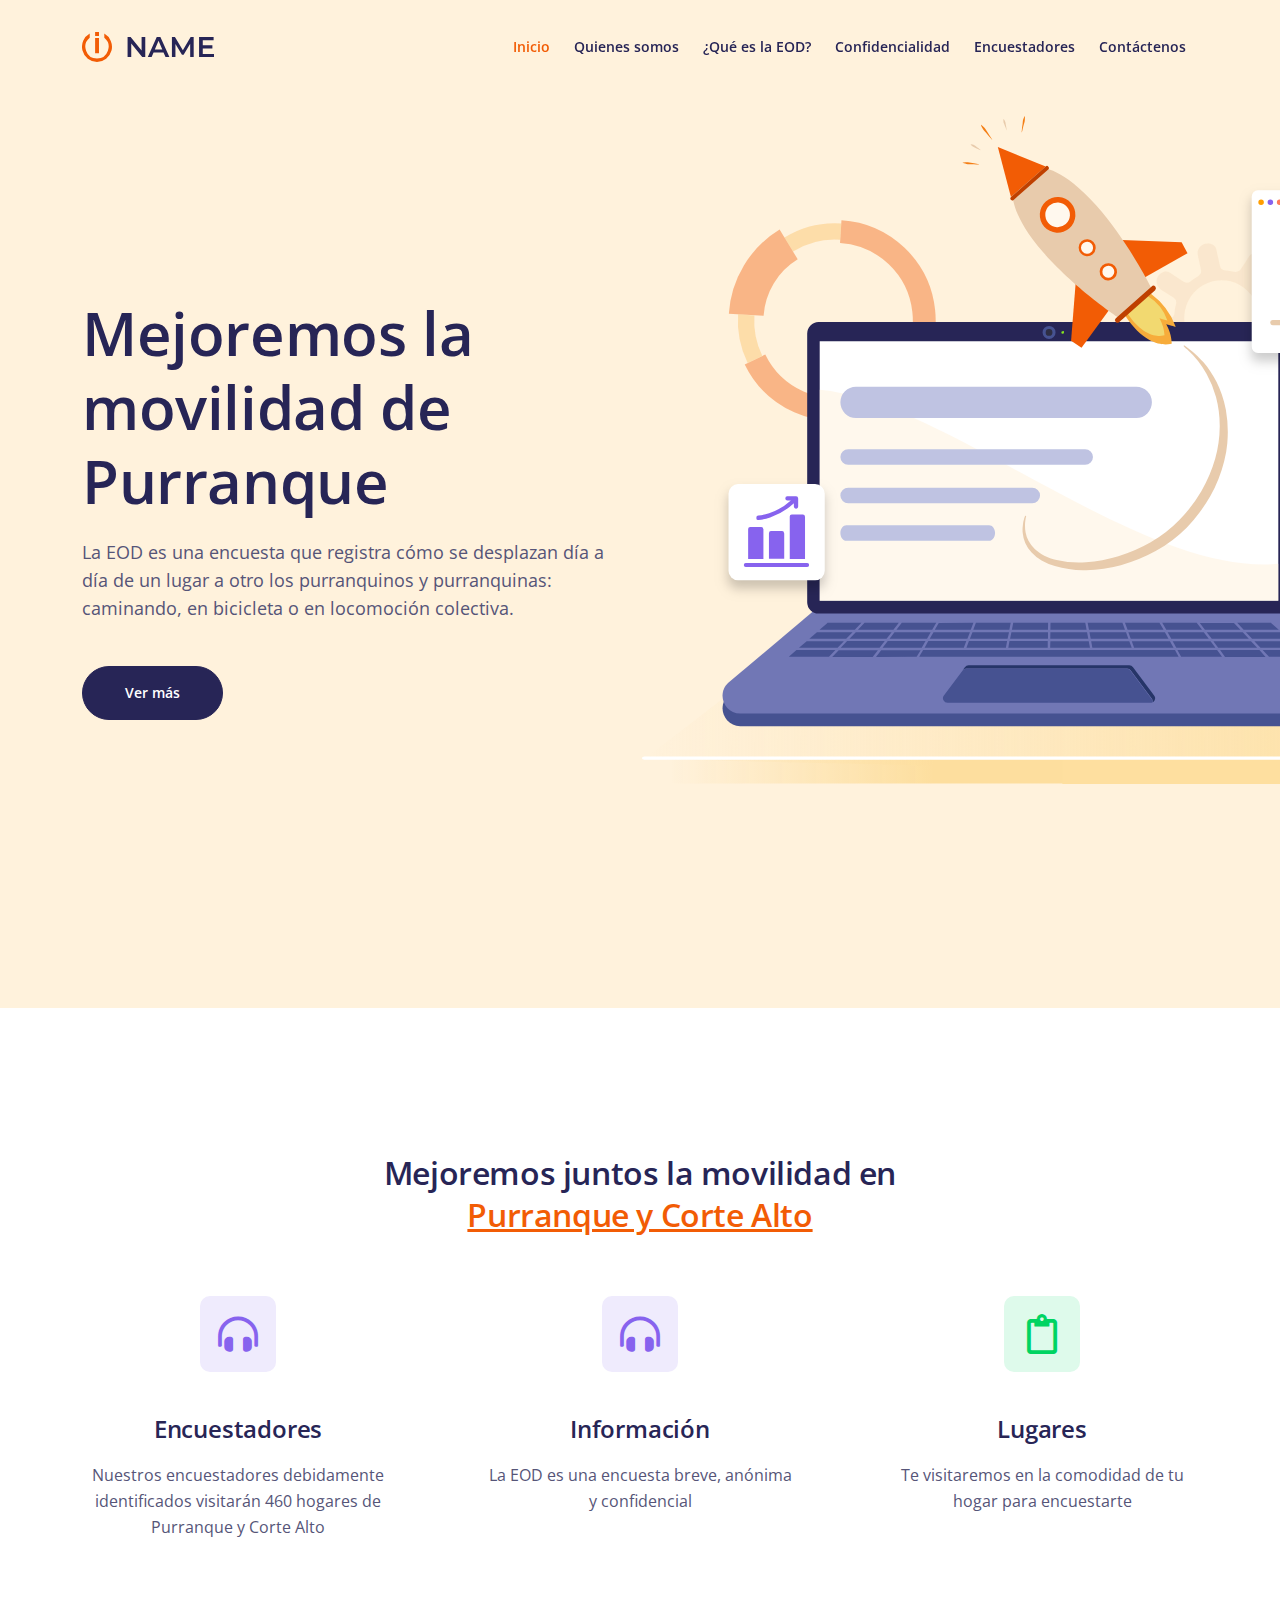
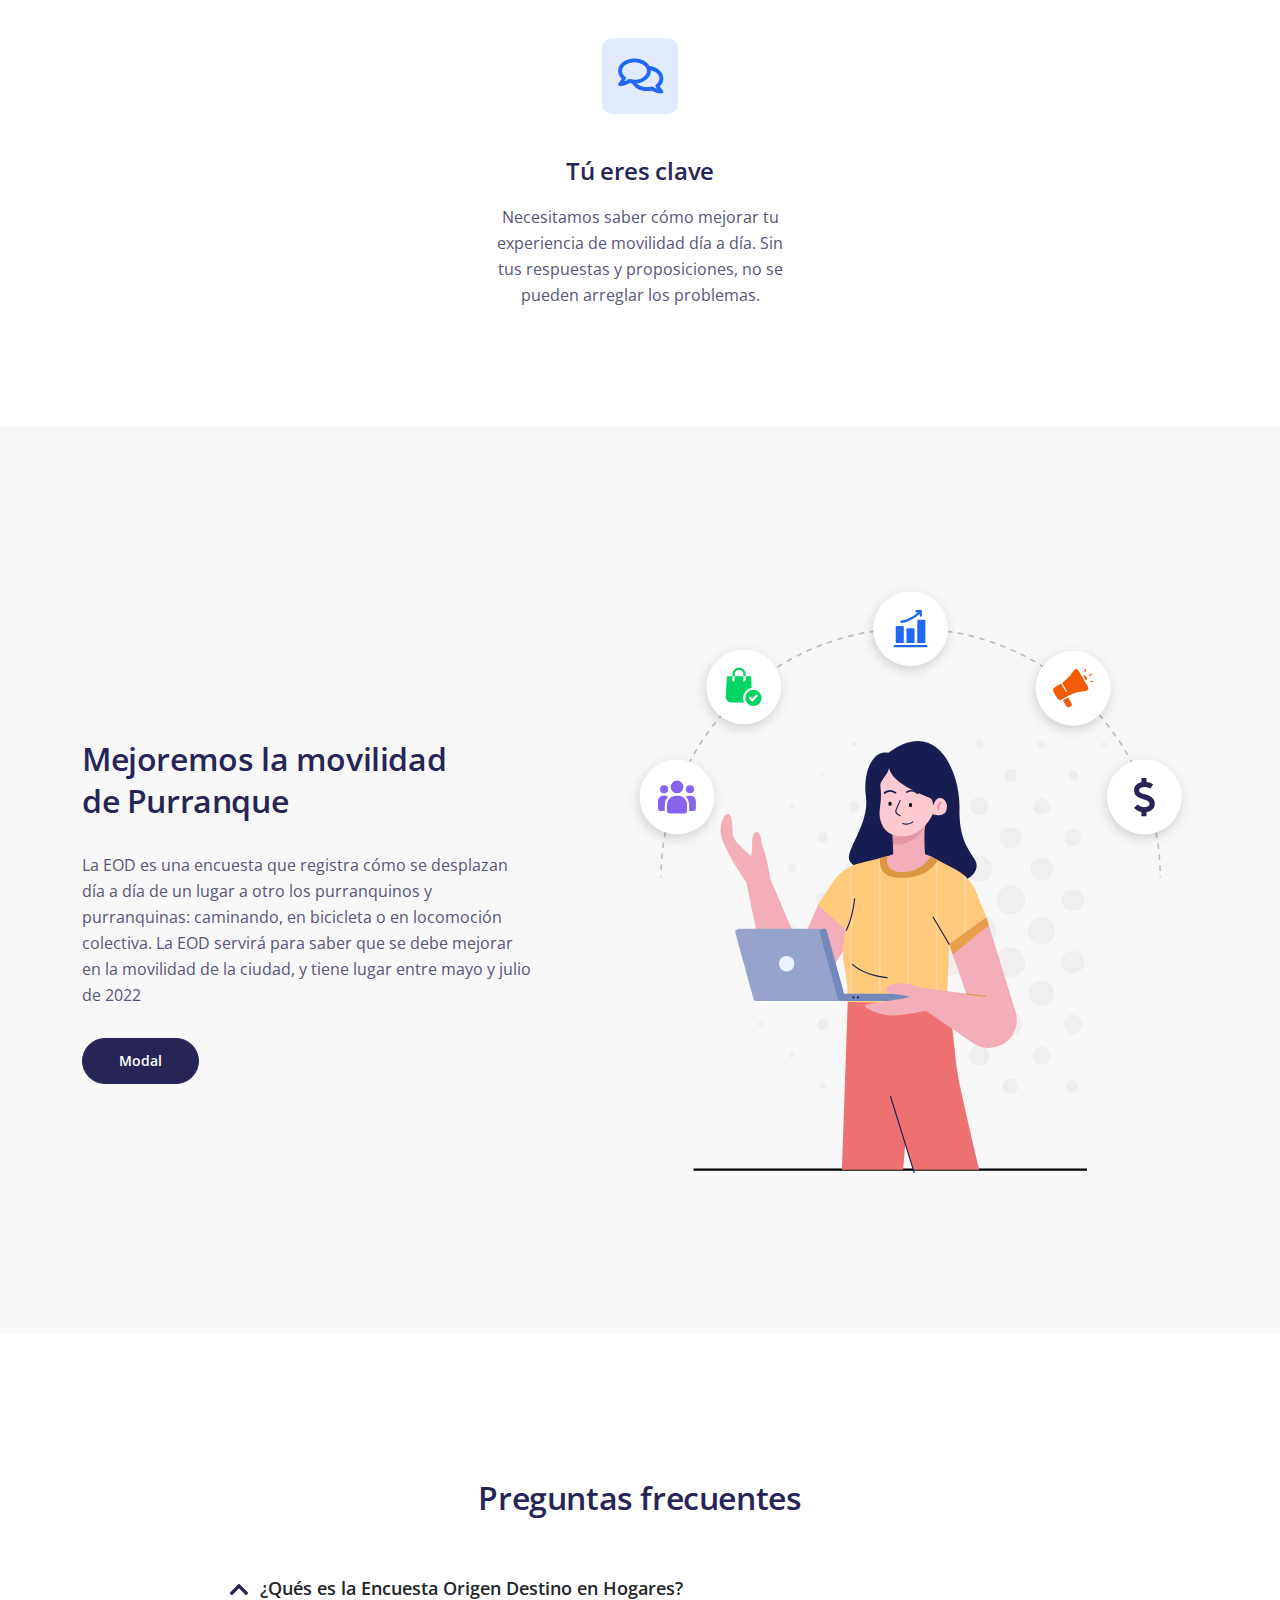
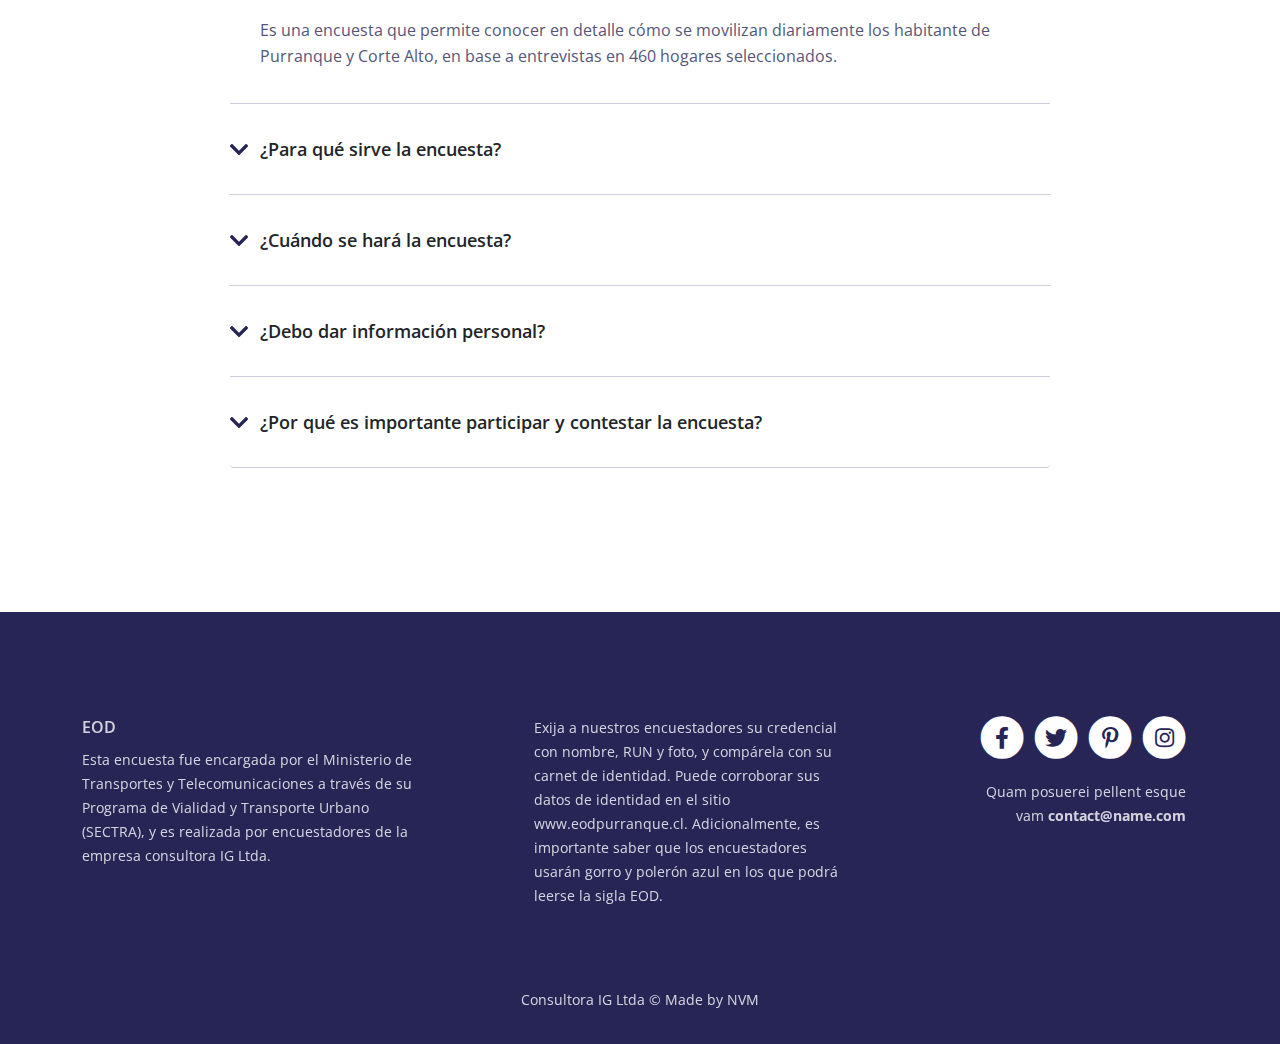
==== index.html @ 3f478d82 "init" ====
<!DOCTYPE html>
<html lang="en">
    <head>
        <meta charset="utf-8">
        <meta name="viewport" content="width=device-width, initial-scale=1, shrink-to-fit=no">
        
        <!-- SEO Meta Tags -->
        <meta name="description" content="Your description">
        <meta name="author" content="Your name">

        <!-- OG Meta Tags to improve the way the post looks when you share the page on Facebook, Twitter, LinkedIn -->
        <meta property="og:site_name" content="" /> <!-- website name -->
        <meta property="og:site" content="" /> <!-- website link -->
        <meta property="og:title" content=""/> <!-- title shown in the actual shared post -->
        <meta property="og:description" content="" /> <!-- description shown in the actual shared post -->
        <meta property="og:image" content="" /> <!-- image link, make sure it's jpg -->
        <meta property="og:url" content="" /> <!-- where do you want your post to link to -->
        <meta name="twitter:card" content="summary_large_image"> <!-- to have large image post format in Twitter -->

        <!-- Webpage Title -->
        <title>Encuesta Origen Destino Purranque Corte Alto</title>
        
        <!-- Styles -->
        <link href="https://fonts.googleapis.com/css2?family=Open+Sans:ital,wght@0,400;0,600;1,400&display=swap" rel="stylesheet">
        <link href="css/bootstrap.min.css" rel="stylesheet">
        <link href="css/fontawesome-all.min.css" rel="stylesheet">
        <link href="css/swiper.css" rel="stylesheet">
        <link href="css/styles.css" rel="stylesheet">
        
        <!-- Favicon  -->
        <link rel="icon" href="images/favicon.png">
    </head>
    <body data-bs-spy="scroll" data-bs-target="#navbarExample">
        
        <!-- Navigation -->
        <nav id="navbarExample" class="navbar navbar-expand-lg fixed-top navbar-light" aria-label="Main navigation">
            <div class="container">

                <!-- Image Logo -->
                <a class="navbar-brand logo-image" href="index.html"><img src="images/logo.svg" alt="alternative"></a> 

                <!-- Text Logo - Use this if you don't have a graphic logo -->
                <!-- <a class="navbar-brand logo-text" href="index.html">Name</a> -->

                <button class="navbar-toggler p-0 border-0" type="button" id="navbarSideCollapse" aria-label="Toggle navigation">
                    <span class="navbar-toggler-icon"></span>
                </button>

                <div class="navbar-collapse offcanvas-collapse" id="navbarsExampleDefault">
                    <ul class="navbar-nav ms-auto navbar-nav-scroll">
                        <li class="nav-item">
                            <a class="nav-link active" aria-current="page" href="#">Inicio</a>
                        </li>
                        <li class="nav-item">
                            <a class="nav-link" href="./quienes-somos.html">Quienes somos</a>
                        </li>
                        <li class="nav-item">
                            <a class="nav-link" href="./que-es-la-eod.html">¿Qué es la EOD?</a>
                        </li>
                        <li class="nav-item">
                            <a class="nav-link" href="./confidencialidad.html">Confidencialidad</a>
                        </li>
                        <li class="nav-item">
                            <a class="nav-link" href="./encuestadores.html">Encuestadores</a>
                        </li>
                        <li class="nav-item">
                            <a class="nav-link" href="./contacto.html">Contáctenos</a>
                        </li>
                    </ul>
                </div> <!-- end of navbar-collapse -->
            </div> <!-- end of container -->
        </nav> <!-- end of navbar -->
        <!-- end of navigation -->

        
        <!-- Header -->
        <header id="header" class="header">
            <div class="container">
                <div class="row">
                    <div class="col-lg-6">
                        <div class="text-container">
                            <h1 class="h1-large">Mejoremos la movilidad de Purranque</h1>
                            <p class="p-large">La EOD es una encuesta que registra cómo se desplazan día a día de un lugar a otro los purranquinos y purranquinas: caminando, en bicicleta o en locomoción colectiva.</p>
                            <a class="btn-solid-lg" href="#">Ver más</a>
                        </div> <!-- end of text-container -->
                    </div> <!-- end of col -->
                    <div class="col-lg-6">
                        <div class="image-container">
                            <img class="img-fluid" src="images/header-illustration.svg" alt="alternative">
                        </div> <!-- end of image-container -->
                    </div> <!-- end of col -->
                </div> <!-- end of row -->
            </div> <!-- end of container -->
        </header> <!-- end of header -->
        <!-- end of header -->


        <!-- Features -->
        <div id="features" class="cards-1">
            <div class="container">
                <div class="row">
                    <div class="col-lg-12">
                        <h2 class="h2-heading">Mejoremos juntos la movilidad en <span>Purranque y Corte Alto</span></h2>
                    </div> <!-- end of col -->
                </div> <!-- end of row -->
                <div class="row">
                    <div class="col-lg-12">
                        
                        <!-- Card -->
                        <div class="card">
                            <div class="card-icon">
                                <span class="fas fa-headphones-alt"></span>
                            </div>
                            <div class="card-body">
                                <h4 class="card-title">Encuestadores</h4>
                                <p>Nuestros encuestadores debidamente identificados visitarán 460 hogares de Purranque y Corte Alto</p>
                            </div>
                        </div>
                        <!-- end of card -->
                        <!-- Card -->
                        <div class="card">
                            <div class="card-icon">
                                <span class="fas fa-headphones-alt"></span>
                            </div>
                            <div class="card-body">
                                <h4 class="card-title">Información</h4>
                                <p>La EOD es una encuesta breve, anónima y confidencial</p>
                            </div>
                        </div>
                        <!-- end of card -->
                        <!-- Card -->
                        <div class="card">
                            <div class="card-icon green">
                                <span class="far fa-clipboard"></span>
                            </div>
                            <div class="card-body">
                                <h4 class="card-title">Lugares</h4>
                                <p>Te visitaremos en la comodidad de tu hogar para encuestarte</p>
                            </div>
                        </div>
                        <!-- end of card -->

                        <!-- Card -->
                        <div class="card">
                            <div class="card-icon blue">
                                <span class="far fa-comments"></span>
                            </div>
                            <div class="card-body">
                                <h4 class="card-title">Tú eres clave</h4>
                                <p>Necesitamos saber cómo mejorar tu experiencia de movilidad día a día. Sin tus respuestas y proposiciones, no se pueden arreglar los problemas.</p>
                            </div>
                        </div>
                        <!-- end of card -->

                    </div> <!-- end of col -->
                </div> <!-- end of row -->
            </div> <!-- end of container -->
        </div> <!-- end of cards-1 -->
        <!-- end of services -->


        <!-- Details 1 -->
        <div id="details" class="basic-1 bg-gray">
            <div class="container">
                <div class="row">
                    <div class="col-lg-6 col-xl-5">
                        <div class="text-container">
                            <h2>Mejoremos la movilidad de Purranque</h2>
                            <p>La EOD es una encuesta que registra cómo se desplazan día a día de un lugar a otro los purranquinos y purranquinas: caminando, en bicicleta o en locomoción colectiva. La EOD servirá para saber que se debe mejorar en la movilidad de la ciudad, y tiene lugar entre mayo y julio de 2022</p>
                            <a class="btn-solid-reg" data-bs-toggle="modal" data-bs-target="#staticBackdrop">Modal</a>
                        </div> <!-- end of text-container -->
                    </div> <!-- end of col -->
                    <div class="col-lg-6 col-xl-7">
                        <div class="image-container">
                            <img class="img-fluid" src="images/details-1.svg" alt="alternative">
                        </div> <!-- end of image-container -->
                    </div> <!-- end of col -->
                </div> <!-- end of row -->
            </div> <!-- end of container -->
        </div> <!-- end of basic-1 -->
        <!-- end of details 1 -->


        <!-- Questions -->
        <div class="accordion-1">
            <div class="container">
                <div class="row">
                    <div class="col-lg-12">
                        <h2 class="h2-heading">Preguntas frecuentes</h2>
                    </div> <!-- end of col -->
                </div> <!-- end of row -->   
                <div class="row">
                    <div class="col-lg-12">
                        <div class="accordion" id="accordionExample">
                            
                            <!-- Accordion Item -->
                            <div class="accordion-item">
                                <h2 class="accordion-header" id="headingOne">
                                    <button class="accordion-button" type="button" data-bs-toggle="collapse" data-bs-target="#collapseOne" aria-expanded="true" aria-controls="collapseOne">¿Qués es la Encuesta Origen Destino en Hogares?</button>
                                </h2>
                                <div id="collapseOne" class="accordion-collapse collapse show" aria-labelledby="headingOne" data-bs-parent="#accordionExample">
                                    <div class="accordion-body">Es una encuesta que permite conocer en detalle cómo se movilizan diariamente los habitante de Purranque y Corte Alto, en base a entrevistas en 460 hogares seleccionados.</div>
                                </div>
                            </div>
                            <!-- end of accordion-item -->

                            <!-- Accordion Item -->
                            <div class="accordion-item">
                                <h2 class="accordion-header" id="headingTwo">
                                    <button class="accordion-button collapsed" type="button" data-bs-toggle="collapse" data-bs-target="#collapseTwo" aria-expanded="false" aria-controls="collapseTwo">¿Para qué sirve la encuesta?</button>
                                </h2>
                                <div id="collapseTwo" class="accordion-collapse collapse" aria-labelledby="headingTwo" data-bs-parent="#accordionExample">
                                    <div class="accordion-body">Al saber cómo se movilizan purranquinos y purranquinas y los problemas que enfrentan a diario, se podrán definir proyectos de movilidad que mejorarán sustantivamente dicha experiencia, desde ciclovías, nuevas señalizaciones y mejores espacios para la circulación peatonal, hasta mejoras en el transporte público y privado.</div>
                                </div>
                            </div>
                            <!-- end of accordion-item -->

                            <!-- Accordion Item -->
                            <div class="accordion-item">
                                <h2 class="accordion-header" id="headingThree">
                                    <button class="accordion-button collapsed" type="button" data-bs-toggle="collapse" data-bs-target="#collapseThree" aria-expanded="false" aria-controls="collapseThree">¿Cuándo se hará la encuesta?</button>
                                </h2>
                                <div id="collapseThree" class="accordion-collapse collapse" aria-labelledby="headingThree" data-bs-parent="#accordionExample">
                                    <div class="accordion-body">La EOD-H se lleva a cabo en Purranque y Corte Alto desde mayo a julio de 2022.</div>
                                </div>
                            </div>

                            <div class="accordion-item">
                                <h2 class="accordion-header" id="headingFour">
                                    <button class="accordion-button collapsed" type="button" data-bs-toggle="collapse" data-bs-target="#collapseFour" aria-expanded="false" aria-controls="collapseFour">¿Debo dar información personal?</button>
                                </h2>
                                <div id="collapseFour" class="accordion-collapse collapse" aria-labelledby="headingFour" data-bs-parent="#accordionExample">
                                    <div class="accordion-body">La información que te pediremos es una identificación básica y nos centraremos en la forma en que te movilizas en la ciudad. Toda esta información es confidencial, y podemos garantizarte - ya que lo hemos hecho antes en muchas ciudades chilenas - el completo anonimato de los datos finales agregados y la no identificación de ninguna persona.</div>
                                </div>
                            </div>

                            <div class="accordion-item">
                                <h2 class="accordion-header" id="headingFive">
                                    <button class="accordion-button collapsed" type="button" data-bs-toggle="collapse" data-bs-target="#collapseFive" aria-expanded="false" aria-controls="collapseFive">¿Por qué es importante participar y contestar la encuesta?</button>
                                </h2>
                                <div id="collapseFive" class="accordion-collapse collapse" aria-labelledby="headingFive" data-bs-parent="#accordionExample">
                                    <div class="accordion-body">Porque sin la información precisa que nos darán los hogares purranquinos, es imposible establecer cuáles son los proyectos adecuados para una efectiva mejora de la movilidad en la ciudad.</div>
                                </div>
                            </div>
                            <!-- end of accordion-item -->

                        </div> <!-- end of accordion -->
                    </div> <!-- end of col -->
                </div> <!-- end of row -->
            </div> <!-- end of container -->
        </div> <!-- end of accordion-1 -->
        <!-- end of questions -->


        <!-- Footer -->
        <div class="footer">
            <div class="container">
                <div class="row">
                    <div class="col-lg-12">
                        <div class="footer-col first">
                            <h6>EOD</h6>
                            <p class="p-small">Esta encuesta fue encargada por el Ministerio de Transportes y Telecomunicaciones a través de su Programa de Vialidad y Transporte Urbano (SECTRA), y es realizada por encuestadores de la empresa consultora IG Ltda.</p>
                        </div> <!-- end of footer-col -->
                        <div class="footer-col second">
                            <p class="p-small">Exija a nuestros encuestadores su credencial con nombre, RUN y foto, y compárela con su carnet de identidad. Puede corroborar sus datos de identidad en el sitio www.eodpurranque.cl. Adicionalmente, es importante saber que los encuestadores usarán gorro y polerón azul en los que podrá leerse la sigla EOD.</p>
                        </div> <!-- end of footer-col -->
                        <div class="footer-col third">
                            <span class="fa-stack">
                                <a href="#your-link">
                                    <i class="fas fa-circle fa-stack-2x"></i>
                                    <i class="fab fa-facebook-f fa-stack-1x"></i>
                                </a>
                            </span>
                            <span class="fa-stack">
                                <a href="#your-link">
                                    <i class="fas fa-circle fa-stack-2x"></i>
                                    <i class="fab fa-twitter fa-stack-1x"></i>
                                </a>
                            </span>
                            <span class="fa-stack">
                                <a href="#your-link">
                                    <i class="fas fa-circle fa-stack-2x"></i>
                                    <i class="fab fa-pinterest-p fa-stack-1x"></i>
                                </a>
                            </span>
                            <span class="fa-stack">
                                <a href="#your-link">
                                    <i class="fas fa-circle fa-stack-2x"></i>
                                    <i class="fab fa-instagram fa-stack-1x"></i>
                                </a>
                            </span>
                            <p class="p-small">Quam posuerei pellent esque vam <a href="mailto:contact@name.com"><strong>contact@name.com</strong></a></p>
                        </div> <!-- end of footer-col -->
                    </div> <!-- end of col -->
                </div> <!-- end of row -->
            </div> <!-- end of container -->
        </div> <!-- end of footer -->  
        <!-- end of footer -->


        <!-- Copyright -->
        <div class="copyright">
            <div class="container">
                <div class="row">
                    <div class="col-lg-12">
                        <p class="p-small">Consultora IG Ltda © Made by NVM</p>
                    </div> <!-- end of col -->
                </div> <!-- enf of row -->
            </div> <!-- end of container -->
        </div> <!-- end of copyright --> 
        <!-- end of copyright -->
        

        <!-- Back To Top Button -->
        <button onclick="topFunction()" id="myBtn">
            <img src="images/up-arrow.png" alt="alternative">
        </button>
        <!-- end of back to top button -->
            
        <!-- Scripts -->
        <script src="js/bootstrap.min.js"></script> <!-- Bootstrap framework -->
        <script src="js/swiper.min.js"></script> <!-- Swiper for image and text sliders -->
        <script src="js/purecounter.min.js"></script> <!-- Purecounter counter for statistics numbers -->
        <script src="js/replaceme.min.js"></script> <!-- ReplaceMe for rotating text -->
        <script src="js/scripts.js"></script> <!-- Custom scripts -->
    </body>
</html>
---- css/styles.css ----
/* Description: Master CSS file */

/*****************************************
Table Of Contents:
- General Styles
- Navigation
- Header
- Features
- Details 1
- Details Modal
- Details 2
- Testimonials
- Invitation
- Pricing
- Questions
- Footer
- Copyright
- Back To Top Button
- Extra Pages
- Media Queries
******************************************/

/*****************************************
Colors:
- Backgrounds - light gray #f9f8f8
- Buttons - navy blue #272556
- Buttons - orange #f25c05
- Headings text - navy blue #272556
- Body text - dark gray #565578
******************************************/


/**************************/
/*     General Styles     */
/**************************/
body,
html {
    width: 100%;
	height: 100%;
}

body, p {
	color: #565578; 
	font: 400 1rem/1.625rem "Open Sans", sans-serif;
}

h1 {
	color: #272556;
	font-weight: 600;
	font-size: 2.5rem;
	line-height: 3.25rem;
	letter-spacing: -0.4px;
}

h2 {
	color: #272556;
	font-weight: 600;
	font-size: 2rem;
	line-height: 2.625rem;
	letter-spacing: -0.4px;
}

h3 {
	color: #272556;
	font-weight: 600;
	font-size: 1.75rem;
	line-height: 2.25rem;
	letter-spacing: -0.2px;
}

h4 {
	color: #272556;
	font-weight: 600;
	font-size: 1.5rem;
	line-height: 2.125rem;
	letter-spacing: -0.2px;
}

h5 {
	color: #272556;
	font-weight: 600;
	font-size: 1.25rem;
	line-height: 1.625rem;
}

h6 {
	color: #272556;
	font-weight: 600;
	font-size: 1rem;
	line-height: 1.375rem;
}

.p-large {
	font-size: 1.125rem;
	line-height: 1.75rem;
}

.p-small {
	font-size: 0.875rem;
	line-height: 1.5rem;
}

.testimonial-text {
	font-style: italic;
}

.testimonial-author {
	font-weight: 600;
	font-size: 1.125rem;
	line-height: 1.625rem;
}

.li-space-lg li {
	margin-bottom: 0.5rem;
}

a {
	color: #565578;
	text-decoration: underline;
}

a:hover {
	color: #565578;
	text-decoration: underline;
}

.no-line {
	text-decoration: none;
}

.no-line:hover {
	text-decoration: none;
}

.blue {
	color: #6168ff;
}

.bg-gray {
	background-color: #f9f8f8;
}

.btn-solid-reg {
	display: inline-block;
	padding: 1.375rem 2.25rem 1.375rem 2.25rem;
	border: 1px solid #272556;
	border-radius: 30px;
	background-color: #272556;
	color: #ffffff;
	font-weight: 600;
	font-size: 0.875rem;
	line-height: 0;
	text-decoration: none;
	transition: all 0.2s;
}

.btn-solid-reg:hover {
	background-color: transparent;
	color: #272556; /* needs to stay here because of the color property of a tag */
	text-decoration: none;
}

.btn-solid-lg {
	display: inline-block;
	padding: 1.625rem 2.625rem 1.625rem 2.625rem;
	border: 1px solid #272556;
	border-radius: 30px;
	background-color: #272556;
	color: #ffffff;
	font-weight: 600;
	font-size: 0.875rem;
	line-height: 0;
	text-decoration: none;
	transition: all 0.2s;
}

.btn-solid-lg:hover {
	background-color: transparent;
	color: #272556; /* needs to stay here because of the color property of a tag */
	text-decoration: none;
}

.btn-solid-sm {
	display: inline-block;
	padding: 1rem 1.5rem 1rem 1.5rem;
	border: 1px solid #272556;
	border-radius: 30px;
	background-color: #272556;
	color: #ffffff;
	font-weight: 600;
	font-size: 0.875rem;
	line-height: 0;
	text-decoration: none;
	transition: all 0.2s;
}

.btn-solid-sm:hover {
	background-color: transparent;
	color: #272556; /* needs to stay here because of the color property of a tag */
	text-decoration: none;
}

.btn-outline-reg {
	display: inline-block;
	padding: 1.375rem 2.25rem 1.375rem 2.25rem;
	border: 1px solid #f25c05;
	border-radius: 30px;
	background-color: transparent;
	color: #f25c05;
	font-weight: 600;
	font-size: 0.875rem;
	line-height: 0;
	text-decoration: none;
	transition: all 0.2s;
}

.btn-outline-reg:hover {
	background-color: #f25c05;
	color: #ffffff;
	text-decoration: none;
}

.btn-outline-lg {
	display: inline-block;
	padding: 1.625rem 2.625rem 1.625rem 2.625rem;
	border: 1px solid #f25c05;
	border-radius: 30px;
	background-color: transparent;
	color: #f25c05;
	font-weight: 600;
	font-size: 0.875rem;
	line-height: 0;
	text-decoration: none;
	transition: all 0.2s;
}

.btn-outline-lg:hover {
	background-color: #565578;
	color: #ffffff;
	text-decoration: none;
}

.btn-outline-sm {
	display: inline-block;
	padding: 1rem 1.5rem 1rem 1.5rem;
	border: 1px solid #f25c05;
	border-radius: 30px;
	background-color: transparent;
	color: #f25c05;
	font-weight: 600;
	font-size: 0.875rem;
	line-height: 0;
	text-decoration: none;
	transition: all 0.2s;
}

.btn-outline-sm:hover {
	background-color: #f25c05;
	color: #ffffff;
	text-decoration: none;
}

.form-floating label {
	margin-left: 0.5rem;
	color: #72719b;
}

.form-floating .form-control {
	padding-left: 1.25rem;
}

.form-control-submit-button {
	display: inline-block;
	width: 100%;
	height: 3.25rem;
	border: 1px solid #f25c05;
	border-radius: 30px;
	background-color: #f25c05;
	color: #ffffff;
	font-weight: 600;
	font-size: 0.875rem;
	line-height: 0;
	cursor: pointer;
	transition: all 0.2s;
}

.form-control-submit-button:hover {
	border: 1px solid #f25c05;
	background-color: transparent;
	color: #f25c05;
}

/* Fade Animation For Rotating Text - ReplaceMe  */
@-webkit-keyframes fadeIn {
	from {
		opacity: 0;
	}
	to {
		opacity: 1;
	}
}

@keyframes fadeIn {
	from {
		opacity: 0;
	}
	to {
		opacity: 1;
	}
}

.fadeIn {
	-webkit-animation: fadeIn 0.6s;
	animation: fadeIn 0.6s;
}

@-webkit-keyframes fadeOut {
	from {
		opacity: 1;
	}
	to {
		opacity: 0;
	}
}

@keyframes fadeOut {
	from {
		opacity: 1;
	}
	to {
		opacity: 0;
	}
}
/* end of fade animation for rotating text - replaceme */


/**********************/
/*     Navigation     */
/**********************/
.navbar {
	background-color: #fff2dc;
	font-weight: 600;
	font-size: 0.875rem;
	line-height: 0.875rem;
}

.navbar .navbar-brand {
	padding-top: 0.25rem;
	padding-bottom: 0.25rem;
}

.navbar .logo-image img {
    width: 132px;
	height: 30px;
}

.navbar .logo-text {
	color: #272556;
	font-weight: 600;
	font-size: 1.875rem;
	line-height: 1rem;
	text-decoration: none;
}

.offcanvas-collapse {
	position: fixed;
	top: 3.25rem; /* adjusts the height between the top of the page and the offcanvas menu */
	bottom: 0;
	left: 100%;
	width: 100%;
	padding-right: 1rem;
	padding-left: 1rem;
	overflow-y: auto;
	visibility: hidden;
	background-color: #fff2dc;
	transition: visibility .3s ease-in-out, -webkit-transform .3s ease-in-out;
	transition: transform .3s ease-in-out, visibility .3s ease-in-out;
	transition: transform .3s ease-in-out, visibility .3s ease-in-out, -webkit-transform .3s ease-in-out;
}

.offcanvas-collapse.open {
	visibility: visible;
	-webkit-transform: translateX(-100%);
	transform: translateX(-100%);
}

.navbar .navbar-nav {
	margin-top: 0.75rem;
	margin-bottom: 0.5rem;
}

.navbar .nav-item .nav-link {
	padding-top: 0.625rem;
	padding-bottom: 0.625rem;
	color: #272556;
	text-decoration: none;
	transition: all 0.2s ease;
}

.navbar .nav-item.dropdown.show .nav-link,
.navbar .nav-item .nav-link:hover,
.navbar .nav-item .nav-link.active {
	color: #f25c05;
}

/* Dropdown Menu */
.navbar .dropdown .dropdown-menu {
	animation: fadeDropdown 0.2s; /* required for the fade animation */
}

@keyframes fadeDropdown {
    0% {
        opacity: 0;
    }

    100% {
        opacity: 1;
	}
}

.navbar .dropdown-menu {
	margin-top: 0.25rem;
	margin-bottom: 0.25rem;
	border: none;
	background-color: #fff2dc;
}

.navbar .dropdown-item {
	padding-top: 0.625rem;
	padding-bottom: 0.625rem;
	color: #272556;
	font-weight: 600;
	font-size: 0.875rem;
	line-height: 0.875rem;
	text-decoration: none;
}

.navbar .dropdown-item:hover {
	background-color: #fff2dc;
	color: #f25c05;
}

.navbar .dropdown-divider {
	width: 100%;
	height: 1px;
	margin: 0.5rem auto 0.5rem auto;
	border: none;
	background-color: #d1d1d1;
}
/* end of dropdown menu */

.navbar .navbar-toggler {
	padding: 0;
	border: none;
	font-size: 1.25rem;
}


/******************/
/*     Header     */
/******************/
.header {
	padding-top: 8rem;
	padding-bottom: 9rem;
	background-color: #fff2dc;
	text-align: center;
}

.header .h1-large {
	margin-bottom: 1.25rem;
}

.header .replace-me {
	color: #f25c05;
}

.header .replace-me span {
	text-decoration: underline;
}

.header .p-large {
	margin-bottom: 2.75rem;
}

.header .btn-solid-lg {
	display: block;
	margin-bottom: 1.75rem;
}

.header .text-container {
	margin-bottom: 5rem;
}


/********************/
/*     Features     */
/********************/
.cards-1 {
	padding-top: 9rem;
	padding-bottom: 1.25em;
	text-align: center;
}

.cards-1 .h2-heading {
	margin-bottom: 3.75rem;
}

.cards-1 .h2-heading span {
	color: #f25c05;
	text-decoration: underline;
}

.cards-1 .card {
	margin-bottom: 5rem;
	border: none;
	background-color: transparent;
}

.cards-1 .card-icon {
	width: 76px;
	height: 76px;
	margin-right: auto;
	margin-bottom: 2.5rem;
	margin-left: auto;
	border-radius: 10px;
	background-color: #efebfd;
}

.cards-1 .card-icon .fas,
.cards-1 .card-icon .far {
	color: #8763ee;
	font-size: 2.5rem;
	line-height: 76px;
}

.cards-1 .card-icon.green {
	background-color: #defaeb;
}

.cards-1 .card-icon.green .fas,
.cards-1 .card-icon.green .far {
	color: #00d462;
}

.cards-1 .card-icon.blue {
	background-color: #e2ebfd;
}

.cards-1 .card-icon.blue .fas,
.cards-1 .card-icon.blue .far {
	color: #1f68f3;
}

.cards-1 .card-body {
	padding: 0;
}

.cards-1 .card-title {
	margin-bottom: 1rem;
}

.cards-1 .card-body p {
	margin-bottom: 1.125rem;
}


/*********************/
/*     Details 1     */
/*********************/
.basic-1 {
	padding-top: 9.5rem;
	padding-bottom: 10rem;
}

.basic-1 .text-container {
	margin-bottom: 4rem;
}

.basic-1 h2 {
	margin-bottom: 1.875rem;
}

.basic-1 p {
	margin-bottom: 1.875rem;
}

.basic-1 .btn-solid-reg {
	cursor: pointer;
}


/*************************/
/*     Details Modal     */
/*************************/
.modal-dialog {
	max-width: 1150px;
	margin-right: 1rem;
	margin-left: 1rem;
	pointer-events: all;
}

.modal-content {
	padding: 2.75rem 1.25rem;
}

.modal-content .btn-close {
	position: absolute;
	right: 10px;
	top: 10px;
}

.modal-content .image-container {
	margin-bottom: 3rem;
}

.modal-content img {
	border-radius: 6px;
}

.modal-content h3 {
	margin-bottom: 0.5rem;
}

.modal-content hr {
	width: 44px;
	margin-top: 0.125rem;
	margin-bottom: 1.25rem;
	margin-left: 0;
	height: 2px;
	border: none;
	background-color: #53575a;
}

.modal-content h4 {
	margin-top: 2rem;
	margin-bottom: 0.625rem;
}

.modal-content .list-unstyled {
	margin-bottom: 2rem;
}

.modal-content .list-unstyled .fas {
	font-size: 0.75rem;
	line-height: 1.75rem;
}

.modal-content .list-unstyled .flex-grow-1 {
	margin-left: 0.5rem;
}

.modal-content .btn-solid-reg {
	margin-right: 0.5rem;
}

.modal-content .btn-outline-reg {
	cursor: pointer;
}


/*********************/
/*     Details 2     */
/*********************/
.basic-2 {
	padding-top: 9.5rem;
	padding-bottom: 9rem;
}

.basic-2 .image-container {
	margin-bottom: 5rem;
}

.basic-2 h2 {
	margin-bottom: 1.875rem;
}

.basic-2 .list-unstyled .fas {
	font-size: 0.375rem;
	line-height: 1.625rem;
}

.basic-2 .list-unstyled .flex-grow-1 {
	margin-left: 0.5rem;
}


/************************/
/*     Testimonials     */
/************************/
.slider-1 {
	padding-top: 9.25rem;
	padding-bottom: 9.75rem;
}

.slider-1 .section-title {
	text-align: center;
}

.slider-1 .h2-heading {
	margin-bottom: 3rem;
	text-align: center;
}

.slider-1 .slider-container {
	position: relative;
}

.slider-1 .swiper-container {
	position: static;
	width: 86%;
	text-align: center;
}

.slider-1 .swiper-button-prev:focus,
.slider-1 .swiper-button-next:focus {
	/* even if you can't see it chrome you can see it on mobile device */
	outline: none;
}

.slider-1 .swiper-button-prev {
	left: -12px;
	background-image: url("data:image/svg+xml;charset=utf-8,%3Csvg%20xmlns%3D'http%3A%2F%2Fwww.w3.org%2F2000%2Fsvg'%20viewBox%3D'0%200%2028%2044'%3E%3Cpath%20d%3D'M0%2C22L22%2C0l2.1%2C2.1L4.2%2C22l19.9%2C19.9L22%2C44L0%2C22L0%2C22L0%2C22z'%20fill%3D'%23707375'%2F%3E%3C%2Fsvg%3E");
	background-size: 18px 28px;
}

.slider-1 .swiper-button-next {
	right: -12px;
	background-image: url("data:image/svg+xml;charset=utf-8,%3Csvg%20xmlns%3D'http%3A%2F%2Fwww.w3.org%2F2000%2Fsvg'%20viewBox%3D'0%200%2028%2044'%3E%3Cpath%20d%3D'M27%2C22L27%2C22L5%2C44l-2.1-2.1L22.8%2C22L2.9%2C2.1L5%2C0L27%2C22L27%2C22z'%20fill%3D'%23707375'%2F%3E%3C%2Fsvg%3E");
	background-size: 18px 28px;
}

.slider-1 .card {
	position: relative;
	border: none;
	background-color: transparent;
}

.slider-1 .card-image {
	width: 80px;
	height: 80px;
	margin-right: auto;
	margin-bottom: 1.25rem;
	margin-left: auto;
	border-radius: 50%;
}

.slider-1 .card-body {
	padding: 0;
}

.slider-1 .testimonial-text {
	margin-bottom: 1rem;
}

.slider-1 .testimonial-author {
	margin-bottom: 0;
	color: #181c3b;
}


/**********************/
/*     Invitation     */
/**********************/
.basic-3 {
	padding-top: 9rem;
	padding-bottom: 9rem;
	background-color: #272556;
	text-align: center;
}

.basic-3 h4 {
	margin-bottom: 2.375rem;
	color: #ffffff;
}

.basic-3 .btn-outline-lg {
	border-color: #ffffff;
	color: #ffffff;
}

.basic-3 .btn-outline-lg:hover {
	background-color: #ffffff;
	color: #272556;
}


/*******************/
/*     Pricing     */
/*******************/
.cards-2 {
	padding-top: 9rem;
	padding-bottom: 5.25em;
}

.cards-2 .h2-heading {
	margin-bottom: 3.75rem;
	text-align: center;
}

.cards-2 .card {
	margin-bottom: 5rem;
	padding: 4rem 1rem;
	border: 1px solid #9fa3ae;
	border-radius: 20px;
	background-color: #ffffff;
	text-align: center;
}

.cards-2 .card-body {
	padding: 0;
}

.cards-2 .card-title {
	margin-bottom: 2rem;
}

.cards-2 .card-title .decoration-lines {
	width: 30px;
	margin-bottom: 0.25rem;
}

.cards-2 .card-title .decoration-lines.flipped {
	transform: scaleX(-1);
}

.cards-2 .card-title span {
	margin-right: 0.75rem;
	margin-left: 0.75rem;
	color: #272556;
	font-weight: 600;
	font-size: 1.75rem;
	line-height: 2rem;
	letter-spacing: -0.2px;
}

.cards-2 .card-body .list-unstyled {
	margin-bottom: 3rem;
}

.cards-2 .card-body .list-unstyled li {
	margin-bottom: 0.625rem;
}

.cards-2 .card-body .price {
	margin-bottom: 3rem;
	color: #272556;
	font-weight: 600;
	font-size: 3.5rem;
	line-height: 2rem;
	letter-spacing: -0.2px;
}

.cards-2 .card-body .price span {
	font-weight: 400;
	font-size: 1rem;
	line-height: 0;
}


/*********************/
/*     Questions     */
/*********************/
.accordion-1 {
	padding-top: 9rem;
	padding-bottom: 9rem;
}

.accordion-1 .h2-heading {
	margin-bottom: 1.5rem;
	text-align: center;
}

.accordion-1 .accordion-item {
	padding-bottom: 1rem;
	border: none;
	border-bottom: 1px solid #cdcedd;
}

.accordion-1 .accordion-header {
	width: 100%;
}

.accordion-1 .accordion-button {
	width: auto;
	padding-top: 2rem;
	padding-left: 0;
	background: none;
	box-shadow: none;
	font-weight: 600;
	font-size: 1.15rem;
	line-height: 1.625rem;
}

.accordion-1 .accordion-button:not(.collapsed) {
	color: #212529;
}

.accordion-1 .accordion-button::after,
.accordion-1 .accordion-button:not(.collapsed)::after {
	display: none;
}

.accordion-1 .accordion-button:not(.collapsed)::before {
	background-image: url("data:image/svg+xml;charset=UTF-8,%3csvg xmlns='http://www.w3.org/2000/svg' viewBox='0 0 436.686 265.011'%3e%3cdefs%3e%3cstyle%3e.cls-1%7bfill:%23272556;%7d%3c/style%3e%3c/defs%3e%3ctitle%3echevron-down-solid-1%3c/title%3e%3cpath class='cls-1' d='M201.373,257.982L7.03,63.638a24,24,0,0,1,0-33.941L29.7,7.03a24,24,0,0,1,33.9-.04L218.344,161.011,373.089,6.99a24,24,0,0,1,33.9.04L429.657,29.7a24,24,0,0,1,0,33.941L235.315,257.982a24,24,0,0,1-33.942,0h0Z'/%3e%3c/svg%3e");
	transform: rotate(-180deg);
}

.accordion-1 .accordion-button::before {
	align-self: flex-start;
	flex-shrink: 0;
	width: 1.125rem;
	height: 0.75rem;
	margin-top: 0.5rem;
	margin-right: 0.75rem;
	margin-left: auto;
	content: "";
	background-image: url("data:image/svg+xml;charset=UTF-8,%3csvg xmlns='http://www.w3.org/2000/svg' viewBox='0 0 436.686 265.011'%3e%3cdefs%3e%3cstyle%3e.cls-1%7bfill:%23272556;%7d%3c/style%3e%3c/defs%3e%3ctitle%3echevron-down-solid-1%3c/title%3e%3cpath class='cls-1' d='M201.373,257.982L7.03,63.638a24,24,0,0,1,0-33.941L29.7,7.03a24,24,0,0,1,33.9-.04L218.344,161.011,373.089,6.99a24,24,0,0,1,33.9.04L429.657,29.7a24,24,0,0,1,0,33.941L235.315,257.982a24,24,0,0,1-33.942,0h0Z'/%3e%3c/svg%3e");
	background-repeat: no-repeat;
	background-size: 1.125rem;
	transition: transform 0.2s ease-in-out;
}

.accordion-1 .accordion-body {
	padding-top: 0;
	padding-left: 1.875rem;
	padding-bottom: 1.125rem;
}


/******************/
/*     Footer     */
/******************/
.footer {
	padding-top: 6.5rem;
	padding-bottom: 2rem;
	background-color: #272556;
}

.footer a {
	color: #ffffff;
	text-decoration: none;
}

.footer .footer-col {
	margin-bottom: 3rem;
}

.footer h6 {
	margin-bottom: 0.625rem;
	color: #ffffff;
	opacity: 0.8;
}

.footer p,
.footer ul {
	color: #ffffff;
	opacity: 0.8;
}

.footer .li-space-lg li {
	margin-bottom: 0.375rem;
}

.footer .footer-col.third .fa-stack {
	width: 2em;
	margin-bottom: 1.25rem;
	margin-right: 0.375rem;
	font-size: 1.375rem;
}

.footer .footer-col.third .fa-stack .fa-stack-2x {
	color: #ffffff;
	transition: all 0.2s ease;
}

.footer .footer-col.third .fa-stack .fa-stack-1x {
	color: #272556;
	transition: all 0.2s ease;
}

.footer .footer-col.third .fa-stack:hover .fa-stack-2x {
	color: #272556;
}

.footer .footer-col.third .fa-stack:hover .fa-stack-1x {
	color: #ffffff;
}


/*********************/
/*     Copyright     */
/*********************/
.copyright {
	padding-bottom: 1rem;
	background-color: #272556;
	text-align: center;
}

.copyright p,
.copyright a {
	color: #ffffff;
	text-decoration: none;
}

.copyright p {
	opacity: 0.8;
}


/******************************/
/*     Back To Top Button     */
/******************************/
#myBtn {
	position: fixed; 
  	z-index: 99; 
	bottom: 20px; 
	right: 20px; 
	display: none; 
	width: 52px;
	height: 52px;
	border: none; 
	border-radius: 50%; 
	outline: none; 
	background-color: #44434a; 
	cursor: pointer; 
}

#myBtn:hover {
	background-color: #1d1d21;
}

#myBtn img {
	margin-bottom: 0.25rem;
	width: 18px;
}


/***********************/
/*     Extra Pages     */
/***********************/
.ex-header {
	padding-top: 9rem;
	padding-bottom: 5rem;
	background-color: #fff2dc;
}

.ex-basic-1 .list-unstyled .fas {
	font-size: 0.375rem;
	line-height: 1.625rem;
}

.ex-basic-1 .list-unstyled .flex-grow-1 {
	margin-left: 0.5rem;
}

.ex-basic-1 .text-box {
	padding: 1.25rem 1.25rem 0.5rem 1.25rem;
	background-color: #f9f8f8;
}

.ex-cards-1 .card {
	border: none;
	background-color: transparent;
}

.ex-cards-1 .card .fa-stack {
	width: 2em;
	font-size: 1.125rem;
}

.ex-cards-1 .card .fa-stack-2x {
	color: #f25c05;
}

.ex-cards-1 .card .fa-stack-1x {
	width: 2em;
	color: #ffffff;
	font-weight: 600;
	line-height: 2.125rem;
}

.ex-cards-1 .card .list-unstyled .flex-grow-1 {
	margin-left: 2.25rem;
}

.ex-cards-1 .card .list-unstyled .flex-grow-1 h5 {
	margin-top: 0.125rem;
	margin-bottom: 0.5rem;
}


/*************************/
/*     Media Queries     */
/*************************/	
/* Min-width 768px */
@media (min-width: 768px) {

	/* Header */
	.header {
		padding-top: 9rem;
	}

	.header .h1-large {
		font-size: 3.75rem;
		line-height: 4.625rem;
	}
	/* end of header */


	/* Extra Pages */
	.ex-basic-1 .text-box {
		padding: 1.75rem 2rem 0.875rem 2rem;
	}
	/* end of extra pages */
}
/* end of min-width 768px */


/* Min-width 992px */
@media (min-width: 992px) {
	
	/* General Styles */
	.h2-heading {
		width: 33rem;
		margin-right: auto;
		margin-left: auto;
	}

	.p-heading {
		width: 46rem;
		margin-right: auto;
		margin-left: auto;
	}
	/* end of general styles */


	/* Navigation */
	.navbar {
		padding-top: 1.75rem;
		background-color: transparent;
		box-shadow: none;
		transition: all 0.2s;
	}

	.navbar.extra-page {
		padding-top: 0.5rem;
	}

	.navbar.top-nav-collapse {
		padding-top: 0.5rem;
		padding-bottom: 0.5rem;
		background-color: #fff2dc;
	}

	.offcanvas-collapse {
		position: static;
		top: auto;
		bottom: auto;
		left: auto;
		width: auto;
		padding-right: 0;
		padding-left: 0;
		background-color: transparent;
		overflow-y: visible;
		visibility: visible;
	}

	.offcanvas-collapse.open {
		-webkit-transform: none;
		transform: none;
	}

	.navbar .navbar-nav {
		margin-top: 0;
		margin-bottom: 0;
	}
	
	.navbar .nav-item .nav-link {
		padding-right: 0.75rem;
		padding-left: 0.75rem;
	}

	.navbar .dropdown-menu {
		padding-top: 0.75rem;
		padding-bottom: 0.75rem;
		box-shadow: 0 3px 3px 1px rgba(0, 0, 0, 0.08);
	}

	.navbar .dropdown-divider {
		width: 90%;
	}

	.navbar .nav-item .btn-outline-sm {
		margin-top: 0;
		margin-left: 0.625rem;
	}
	/* end of navigation */


	/* Header */
	.header {
		padding-top: 12rem;
		padding-bottom: 12rem;
		text-align: left;
	}

	.header .text-container {
		margin-bottom: 0;
	}

	.header .btn-solid-lg {
		display: inline-block;
		margin-bottom: 0;
	}
	/* end of header */


	/* Features */
	.cards-1 .card {
		display: inline-block;
		width: 286px;
		vertical-align: top;
	}
	
	.cards-1 .card:nth-of-type(3n+2) {
		margin-right: 2rem;
		margin-left: 2rem;
	}
	/* end of features */


	/* Details 1 */
	.basic-1 .text-container {
		margin-bottom: 0;
	}
	/* end of details 1 */

	
	/* Details Modal */
	/* Stops body and navbar shift on modal open */
	body.modal-open {
		overflow-y: scroll !important;
		padding-right: 0 !important;
	}

	body.modal-open .navbar {
		padding-right: 0 !important;
	}
	/* end of stops body and navbar shift on modal open */

	.modal {
		padding-right: 0 !important;
	}

	.modal-dialog {
		margin-top: 120px;
		margin-right: auto;
		margin-left: auto;
	}
	
	.modal-content .image-container {
		margin-bottom: 0;
	}
	/* end of details modal */


	/* Details 2 */
	.basic-2 {
		padding-bottom: 10rem;
	}

	.basic-2 .image-container {
		margin-bottom: 0;
	}
	/* end of details 2 */


	/* Testimonials */
	.slider-1 .swiper-container {
		width: 92%;
	}

	.slider-1 .swiper-button-prev {
		left: -16px;
		width: 22px;
		background-size: 22px 34px;
	}
	
	.slider-1 .swiper-button-next {
		right: -16px;
		width: 22px;
		background-size: 22px 34px;
	}
	/* end of testimonials */


	/* Invitation */
	.basic-3 h4 {
		width: 44rem;
		margin-right: auto;
		margin-left: auto;
	}
	/* end of invitation */


	/* Pricing */
	.cards-2 .card {
		display: inline-block;
		width: 298px;
		vertical-align: top;
	}
	
	.cards-2 .card:nth-of-type(3n+2) {
		margin-right: 1rem;
		margin-left: 1rem;
	}
	/* end of pricing */


	/* Questions */
	.accordion-1 .accordion {
		width: 820px;
		margin-right: auto;
		margin-left: auto;
	}
	/* end of questions */
	
	
	/* Footer */
	.footer .footer-col {
		margin-bottom: 2rem;
	}

	.footer .footer-col.first {
		display: inline-block;
		width: 320px;
		margin-right: 1.75rem;
		vertical-align: top;
	}
	
	.footer .footer-col.second {
		display: inline-block;
		width: 320px;
		margin-right: 1.75rem;
		vertical-align: top;
	}
	
	.footer .footer-col.third {
		display: inline-block;
		width: 224px;
		text-align: right;
		vertical-align: top;
	}

	.footer .footer-col.third .fa-stack {
		margin-right: 0;
		margin-left: 0.375rem;
	}
	/* end of footer */


	/* Extra Pages */
	.ex-cards-1 .card {
		display: inline-block;
		width: 296px;
		vertical-align: top;
	}

	.ex-cards-1 .card:nth-of-type(3n+2) {
		margin-right: 1rem;
		margin-left: 1rem;
	}
	/* end of extra pages */
}
/* end of min-width 992px */


/* Min-width 1200px */
@media (min-width: 1200px) {
	
	/* General Styles */
	.container {
		max-width: 1140px;
	}
	/* end of general styles */
	

	/* Header */
	.header {
		overflow: hidden;
		padding-top: 18.5rem;
		padding-bottom: 18rem;
	}

	.header .image-container {
		position: relative;
	}
	
	.header .image-container img {
		position: absolute;
		top: -180px;
		left: -10px;
		width: 840px;
		max-width: none;
	}
	/* end of header */


	/* Features */
	.cards-1 .card {
		width: 310px;
	}
	
	.cards-1 .card:nth-of-type(3n+2) {
		margin-right: 5.5rem;
		margin-left: 5.5rem;
	}
	/* end of features */


	/* Details 1 */
	.basic-1 .text-container {
		margin-top: 10rem;
	}

	.basic-1 h2 {
		margin-right: 4rem;
	}

	.basic-1 .image-container {
		margin-left: 4rem;
	}
	/* end of details 1 */


	/* Details Modal */
	.modal-content {
		padding-right: 2rem;
		padding-left: 2rem;
	}
	/* end of details modal */


	/* Details 2 */
	.basic-2 .text-container {
		margin-top: 8rem;
		margin-left: 5rem;
	}

	.basic-2 h2 {
		margin-right: 4rem;
	}
	/* end of details 2 */


	/* Testimonials */
	.slider-1 .swiper-container {
		width: 96%;
	}

	.slider-1 .swiper-button-prev {
		left: -28px;
	}
	
	.slider-1 .swiper-button-next {
		right: -28px;
	}
	/* end of testimonials */


	/* Pricing */
	.cards-2 .card {
		width: 342px;
	}
	
	.cards-2 .card:nth-of-type(3n+2) {
		margin-right: 2.5rem;
		margin-left: 2.5rem;
	}
	/* end of pricing */


	/* Footer */
	.footer .footer-col.first {
		width: 352px;
		margin-right: 6rem;
	}
	
	.footer .footer-col.second {
		margin-right: 6.5rem;
	}
	
	.footer .footer-col.third {
		text-align: right;
	}
	/* end of footer */


	/* Extra Pages */
	.ex-cards-1 .card {
		width: 336px;
	}

	.ex-cards-1 .card:nth-of-type(3n+2) {
		margin-right: 2.875rem;
		margin-left: 2.875rem;
	}
	/* end of extra pages */
}
/* end of min-width 1200px */
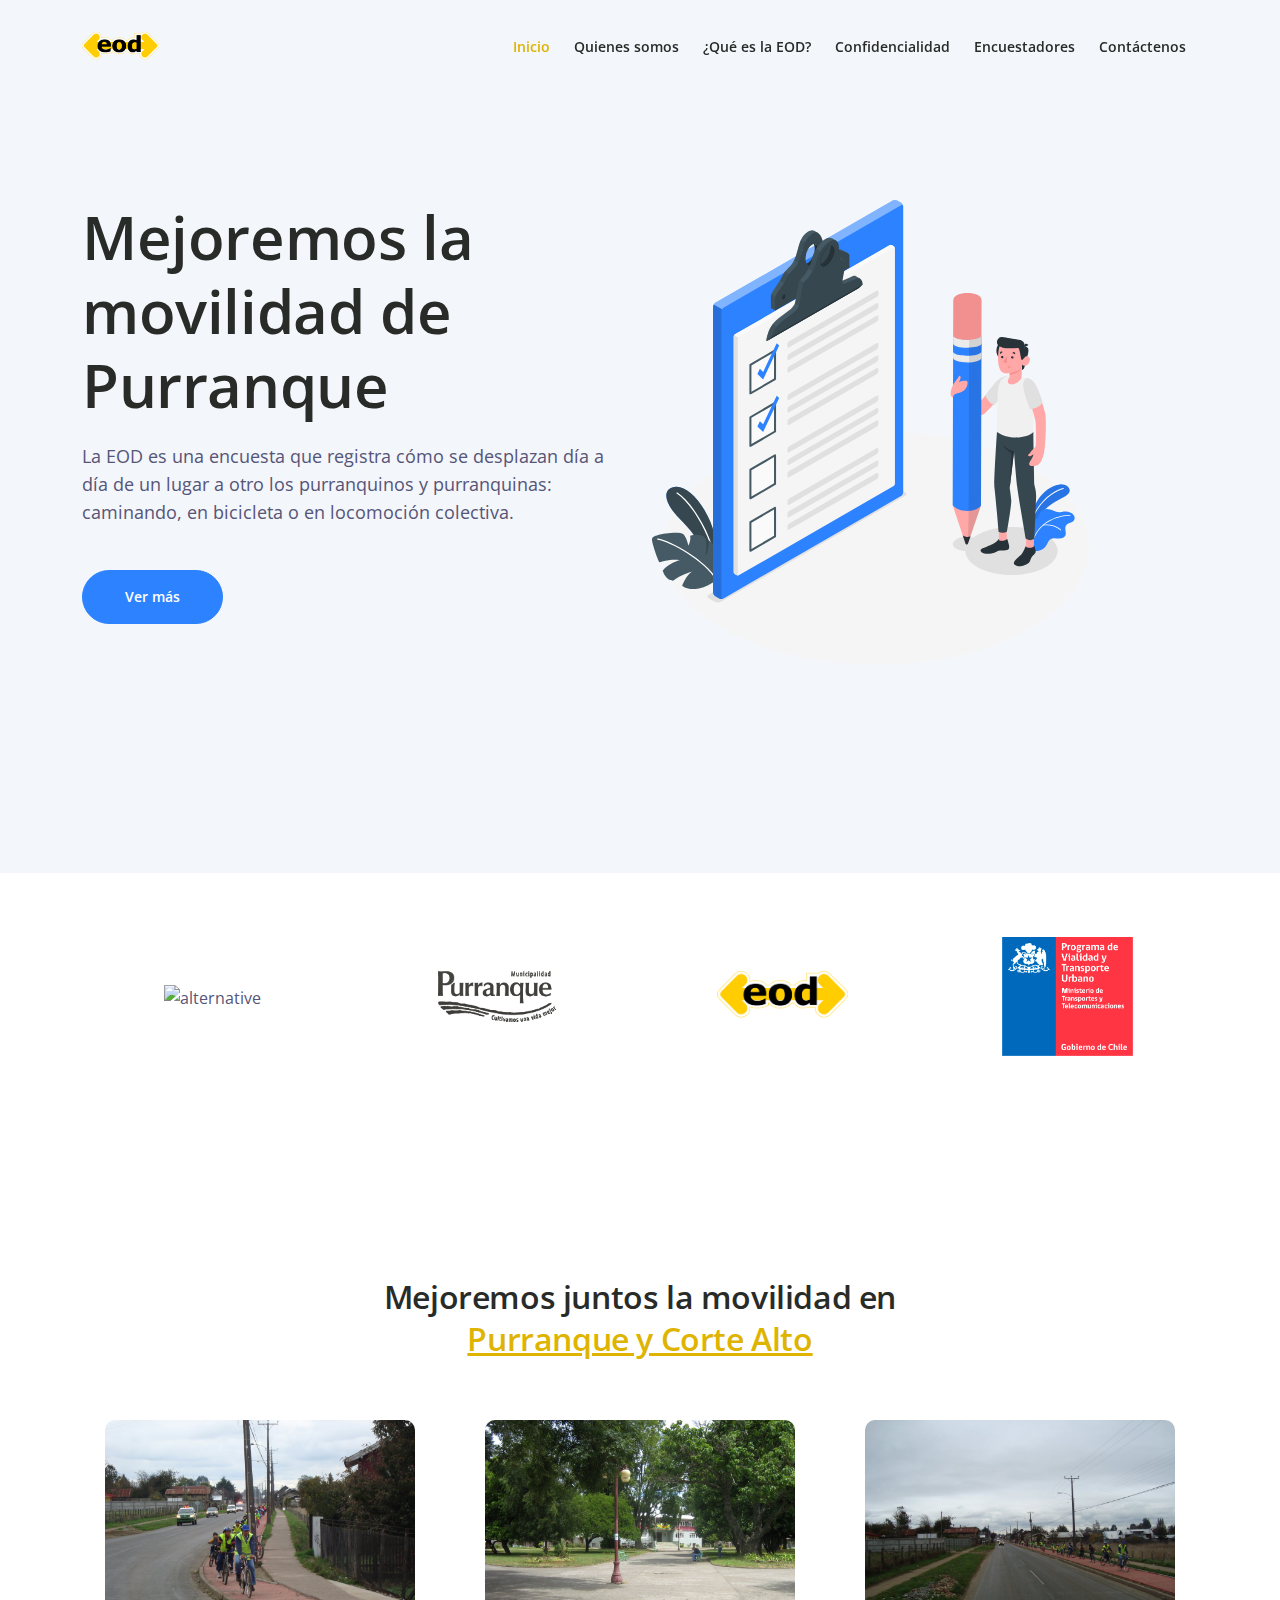
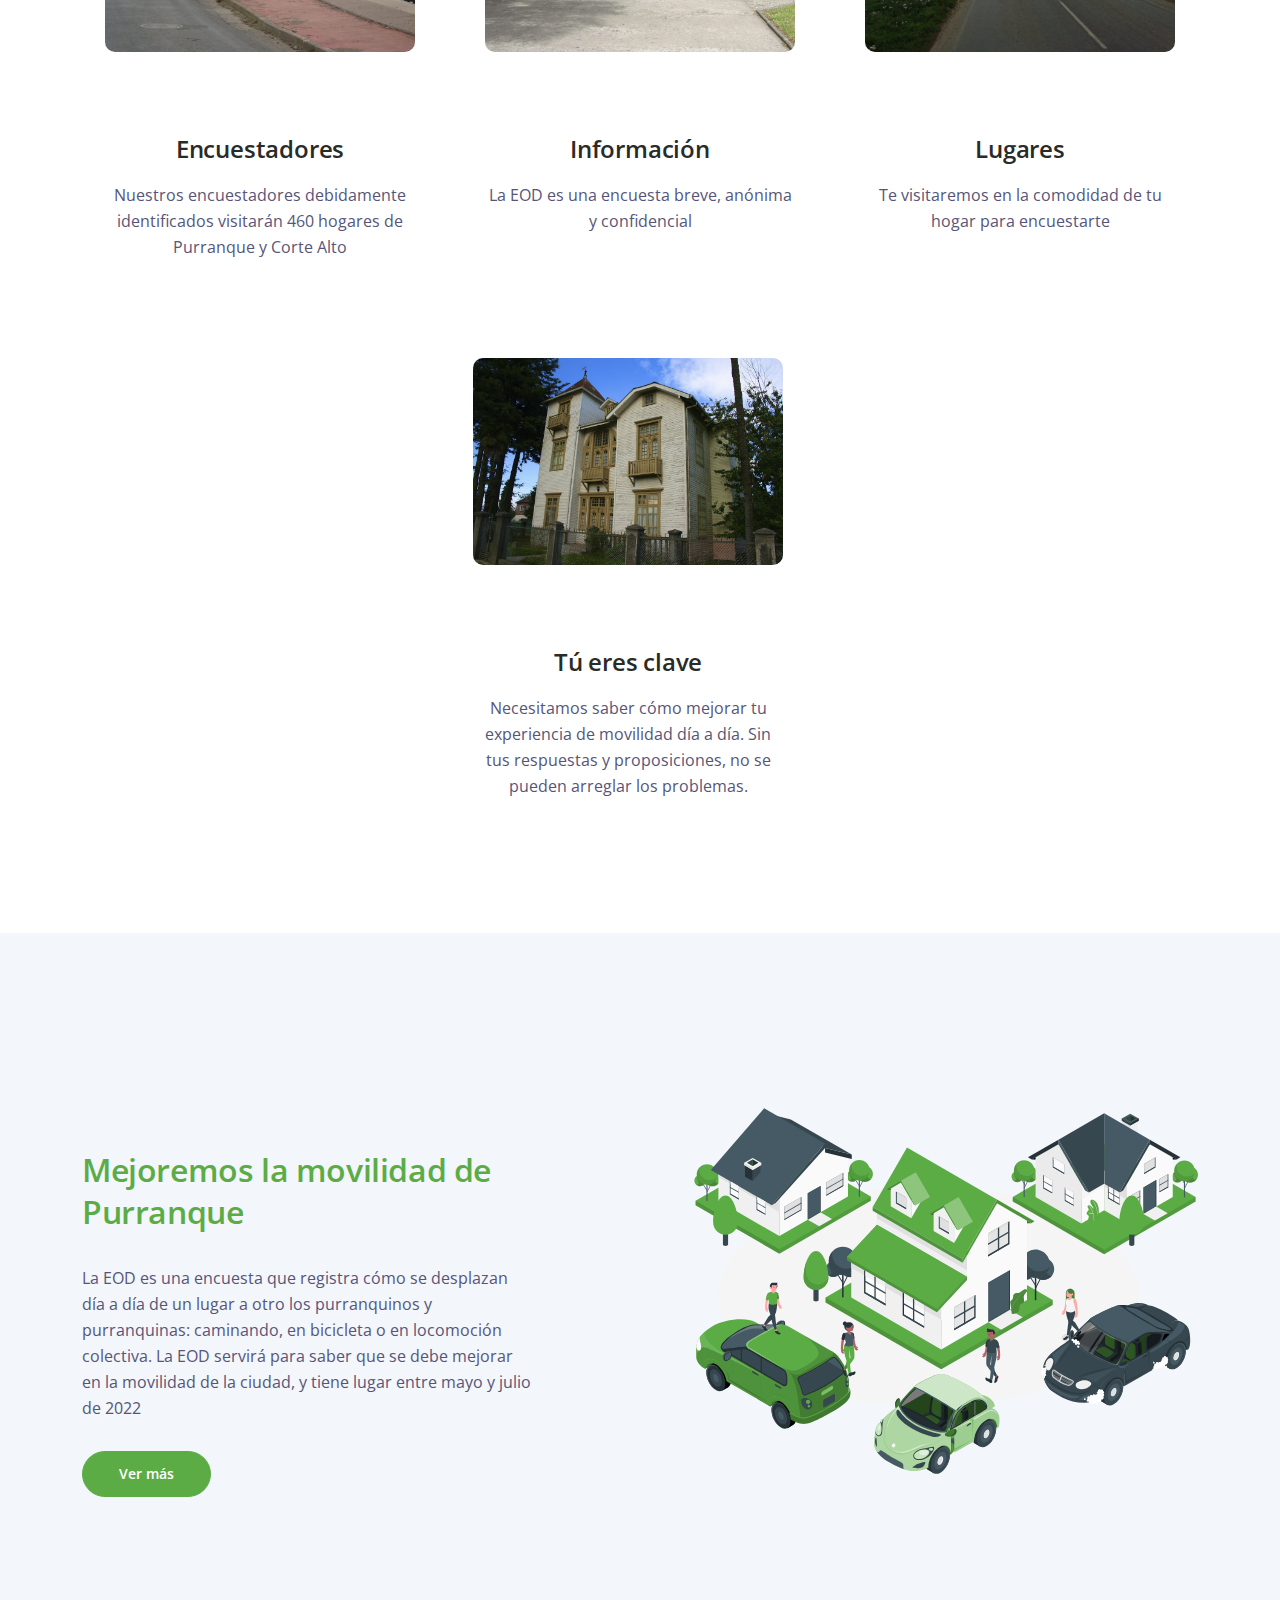
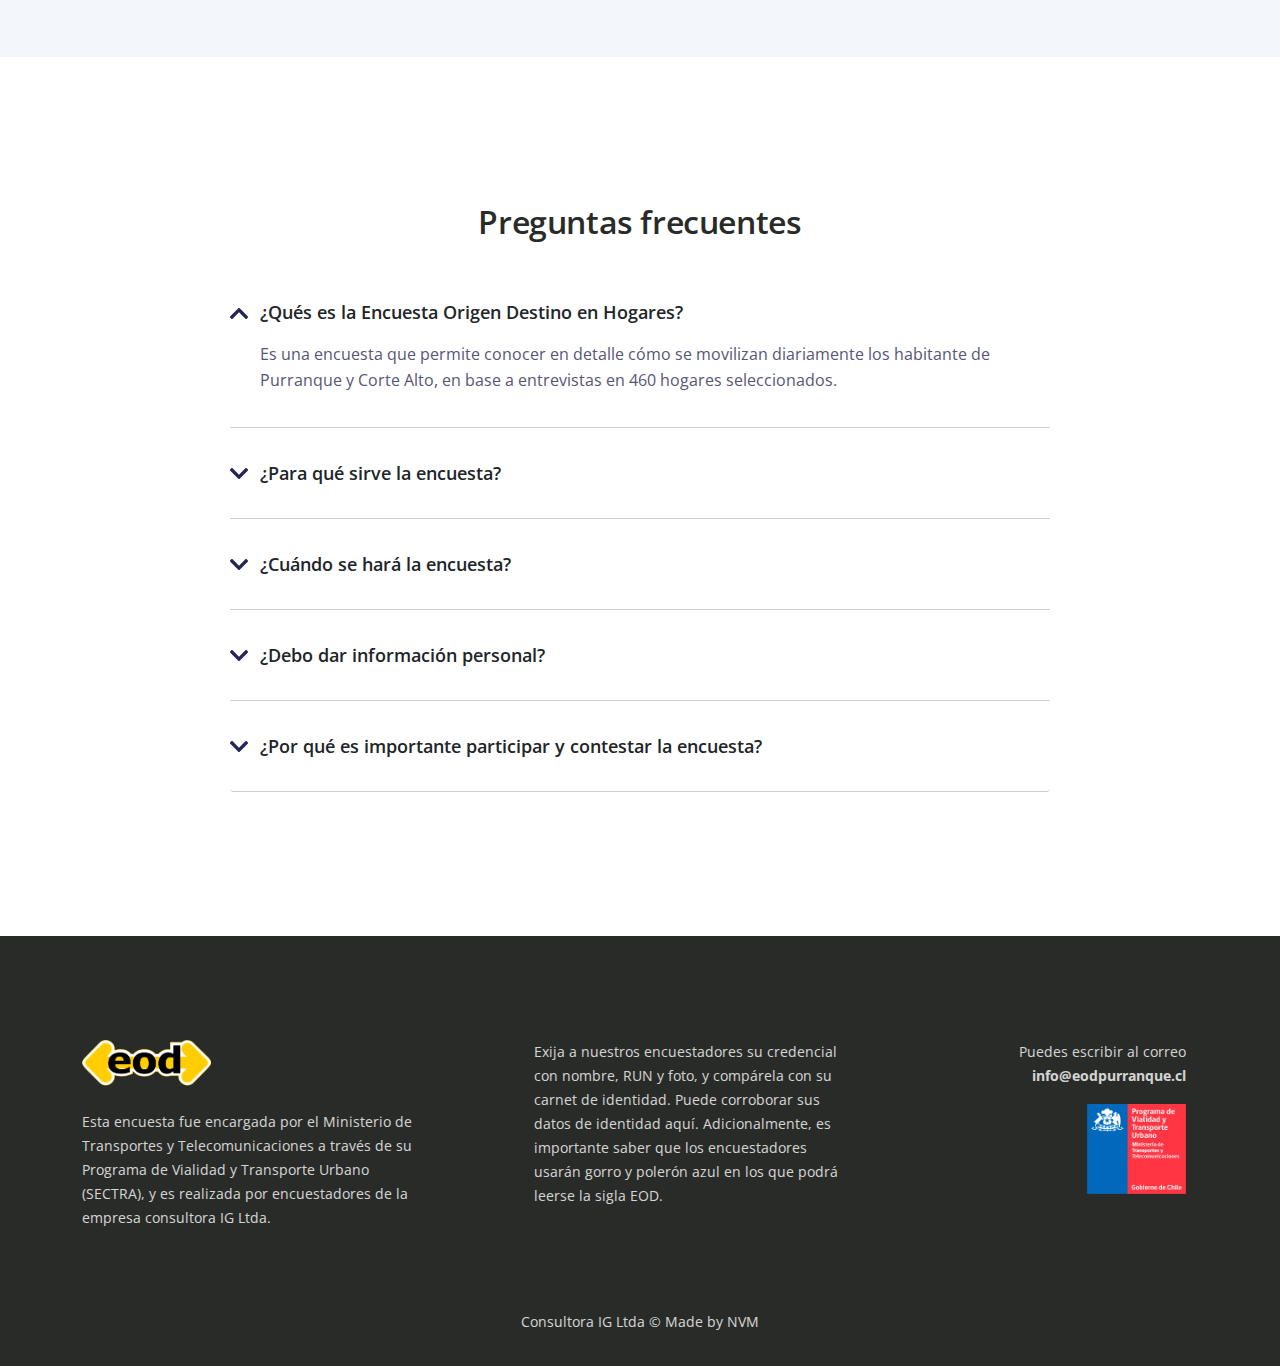
==== commit 6be67c56: "style" ====
--- a/index.html
+++ b/index.html
@@ -28,7 +28,7 @@
         <link href="css/styles.css" rel="stylesheet">
         
         <!-- Favicon  -->
-        <link rel="icon" href="images/favicon.png">
+        <link rel="icon" href="images/eod.png">
     </head>
     <body data-bs-spy="scroll" data-bs-target="#navbarExample">
         
@@ -37,7 +37,7 @@
             <div class="container">
 
                 <!-- Image Logo -->
-                <a class="navbar-brand logo-image" href="index.html"><img src="images/logo.svg" alt="alternative"></a> 
+                <a class="navbar-brand logo-image" href="index.html"><img src="images/eod.png" alt="alternative"></a> 
 
                 <!-- Text Logo - Use this if you don't have a graphic logo -->
                 <!-- <a class="navbar-brand logo-text" href="index.html">Name</a> -->
@@ -86,7 +86,7 @@
                     </div> <!-- end of col -->
                     <div class="col-lg-6">
                         <div class="image-container">
-                            <img class="img-fluid" src="images/header-illustration.svg" alt="alternative">
+                            <img class="img-fluid" src="images/amico.svg" alt="alternative">
                         </div> <!-- end of image-container -->
                     </div> <!-- end of col -->
                 </div> <!-- end of row -->
@@ -94,6 +94,46 @@
         </header> <!-- end of header -->
         <!-- end of header -->
 
+        <!-- Social proof -->
+        <div id="social-proof" class="cards-1">
+            <div class="container">
+                <div class="row">
+                    <div class="col-lg-3" style="align-self: center;">
+                        <!-- Card -->
+                        <div class="card" style="width:100%">
+                            <div class="card-icon" style="width:50%;background-color:transparent">
+                                <img class="img-fluid" src="images/escudo.png" alt="alternative">
+                            </div>    
+                        </div>
+                    </div> <!-- end of col -->
+                    <div class="col-lg-3" style="align-self: center;">
+                        <!-- Card -->
+                        <div class="card" style="width:100%">
+                            <div class="card-icon" style="width:50%;background-color:transparent">
+                                <img class="img-fluid" src="images/logo-purra-2.png" alt="alternative">
+                            </div>    
+                        </div>
+                    </div> <!-- end of col -->
+                    <div class="col-lg-3" style="align-self: center;">
+                        <!-- Card -->
+                        <div class="card" style="width:100%">
+                            <div class="card-icon" style="width:50%;background-color:transparent">
+                                <img class="img-fluid" src="images/eod.png" alt="alternative">
+                            </div>    
+                        </div>
+                    </div> <!-- end of col -->
+                    <div class="col-lg-3" style="align-self: center;">
+                        <!-- Card -->
+                        <div class="card" style="width:100%">
+                            <div class="card-icon" style="width:50%;background-color:transparent">
+                                <img class="img-fluid" src="images/gobierno.png" alt="alternative">
+                            </div>    
+                        </div>
+                    </div> <!-- end of col -->
+                </div> <!-- end of row -->
+            </div> <!-- end of container -->
+        </div> <!-- end of cards-1 -->
+        <!-- end of services -->
 
         <!-- Features -->
         <div id="features" class="cards-1">
@@ -104,12 +144,11 @@
                     </div> <!-- end of col -->
                 </div> <!-- end of row -->
                 <div class="row">
-                    <div class="col-lg-12">
-                        
+                    <div class="col-lg-4">
                         <!-- Card -->
                         <div class="card">
-                            <div class="card-icon">
-                                <span class="fas fa-headphones-alt"></span>
+                            <div class="card">
+                                <img class="img-fluid" style="border-radius:10px" src="images/2.jpg" alt="alternative">
                             </div>
                             <div class="card-body">
                                 <h4 class="card-title">Encuestadores</h4>
@@ -117,42 +156,42 @@
                             </div>
                         </div>
                         <!-- end of card -->
-                        <!-- Card -->
+                    </div>
+                    <div class="col-lg-4">
                         <div class="card">
-                            <div class="card-icon">
-                                <span class="fas fa-headphones-alt"></span>
+                            <div class="card">
+                                <img class="img-fluid" style="border-radius:10px" src="images/4.jpg" alt="alternative">
                             </div>
                             <div class="card-body">
                                 <h4 class="card-title">Información</h4>
                                 <p>La EOD es una encuesta breve, anónima y confidencial</p>
                             </div>
                         </div>
-                        <!-- end of card -->
-                        <!-- Card -->
+                    </div>
+                    <div class="col-lg-4">
                         <div class="card">
-                            <div class="card-icon green">
-                                <span class="far fa-clipboard"></span>
+                            <div class="card">
+                                <img class="img-fluid" style="border-radius:10px" src="images/3.jpg" alt="alternative">
                             </div>
                             <div class="card-body">
                                 <h4 class="card-title">Lugares</h4>
                                 <p>Te visitaremos en la comodidad de tu hogar para encuestarte</p>
                             </div>
                         </div>
-                        <!-- end of card -->
-
-                        <!-- Card -->
-                        <div class="card">
-                            <div class="card-icon blue">
-                                <span class="far fa-comments"></span>
-                            </div>
-                            <div class="card-body">
-                                <h4 class="card-title">Tú eres clave</h4>
-                                <p>Necesitamos saber cómo mejorar tu experiencia de movilidad día a día. Sin tus respuestas y proposiciones, no se pueden arreglar los problemas.</p>
-                            </div>
-                        </div>
-                        <!-- end of card -->
-
-                    </div> <!-- end of col -->
+                    </div>
+                    <div class="row">
+                        <div class="col-lg-12">
+                            <div class="card">
+                                <div class="card">
+                                    <img class="img-fluid" style="border-radius:10px" src="images/1.jpg" alt="alternative">
+                                </div>
+                                <div class="card-body">
+                                    <h4 class="card-title">Tú eres clave</h4>
+                                    <p>Necesitamos saber cómo mejorar tu experiencia de movilidad día a día. Sin tus respuestas y proposiciones, no se pueden arreglar los problemas.</p>
+                                </div>
+                            </div>
+                        </div> <!-- end of col -->
+                    </div>
                 </div> <!-- end of row -->
             </div> <!-- end of container -->
         </div> <!-- end of cards-1 -->
@@ -165,14 +204,14 @@
                 <div class="row">
                     <div class="col-lg-6 col-xl-5">
                         <div class="text-container">
-                            <h2>Mejoremos la movilidad de Purranque</h2>
-                            <p>La EOD es una encuesta que registra cómo se desplazan día a día de un lugar a otro los purranquinos y purranquinas: caminando, en bicicleta o en locomoción colectiva. La EOD servirá para saber que se debe mejorar en la movilidad de la ciudad, y tiene lugar entre mayo y julio de 2022</p>
-                            <a class="btn-solid-reg" data-bs-toggle="modal" data-bs-target="#staticBackdrop">Modal</a>
+                            <h2-green>Mejoremos la movilidad de Purranque</h2-green>
+                            <p style="margin-top: 2em;">La EOD es una encuesta que registra cómo se desplazan día a día de un lugar a otro los purranquinos y purranquinas: caminando, en bicicleta o en locomoción colectiva. La EOD servirá para saber que se debe mejorar en la movilidad de la ciudad, y tiene lugar entre mayo y julio de 2022</p>
+                            <a class="btn-solid-reg" data-bs-toggle="modal" data-bs-target="#staticBackdrop">Ver más</a>
                         </div> <!-- end of text-container -->
                     </div> <!-- end of col -->
                     <div class="col-lg-6 col-xl-7">
                         <div class="image-container">
-                            <img class="img-fluid" src="images/details-1.svg" alt="alternative">
+                            <img class="img-fluid" src="images/amico2.svg" alt="alternative">
                         </div> <!-- end of image-container -->
                     </div> <!-- end of col -->
                 </div> <!-- end of row -->
@@ -258,38 +297,19 @@
                 <div class="row">
                     <div class="col-lg-12">
                         <div class="footer-col first">
-                            <h6>EOD</h6>
+                            <ahref="index.html"><img src="images/eod.png" style="height:50px;margin-bottom:20px;" alt="alternative"></a> 
                             <p class="p-small">Esta encuesta fue encargada por el Ministerio de Transportes y Telecomunicaciones a través de su Programa de Vialidad y Transporte Urbano (SECTRA), y es realizada por encuestadores de la empresa consultora IG Ltda.</p>
                         </div> <!-- end of footer-col -->
                         <div class="footer-col second">
-                            <p class="p-small">Exija a nuestros encuestadores su credencial con nombre, RUN y foto, y compárela con su carnet de identidad. Puede corroborar sus datos de identidad en el sitio www.eodpurranque.cl. Adicionalmente, es importante saber que los encuestadores usarán gorro y polerón azul en los que podrá leerse la sigla EOD.</p>
+                            <p class="p-small">Exija a nuestros encuestadores su credencial con nombre, RUN y foto, y compárela con su carnet de identidad. Puede corroborar sus datos de identidad aquí. Adicionalmente, es importante saber que los encuestadores usarán gorro y polerón azul en los que podrá leerse la sigla EOD.</p>
                         </div> <!-- end of footer-col -->
                         <div class="footer-col third">
-                            <span class="fa-stack">
-                                <a href="#your-link">
-                                    <i class="fas fa-circle fa-stack-2x"></i>
-                                    <i class="fab fa-facebook-f fa-stack-1x"></i>
-                                </a>
-                            </span>
-                            <span class="fa-stack">
-                                <a href="#your-link">
-                                    <i class="fas fa-circle fa-stack-2x"></i>
-                                    <i class="fab fa-twitter fa-stack-1x"></i>
-                                </a>
-                            </span>
-                            <span class="fa-stack">
-                                <a href="#your-link">
-                                    <i class="fas fa-circle fa-stack-2x"></i>
-                                    <i class="fab fa-pinterest-p fa-stack-1x"></i>
-                                </a>
-                            </span>
-                            <span class="fa-stack">
-                                <a href="#your-link">
-                                    <i class="fas fa-circle fa-stack-2x"></i>
-                                    <i class="fab fa-instagram fa-stack-1x"></i>
-                                </a>
-                            </span>
-                            <p class="p-small">Quam posuerei pellent esque vam <a href="mailto:contact@name.com"><strong>contact@name.com</strong></a></p>
+                            <p class="p-small">Puedes escribir al correo <a href="mailto:contact@name.com"><strong>info@eodpurranque.cl</strong></a></p>
+                            <div class="row">
+                                <div class="col-lg-12">
+                                    <ahref="index.html"><img src="images/gobierno.png" style="height:90px;" alt="alternative"></a> 
+                                </div>
+                            </div>
                         </div> <!-- end of footer-col -->
                     </div> <!-- end of col -->
                 </div> <!-- end of row -->
--- a/css/styles.css
+++ b/css/styles.css
@@ -23,9 +23,9 @@
 /*****************************************
 Colors:
 - Backgrounds - light gray #f9f8f8
-- Buttons - navy blue #272556
-- Buttons - orange #f25c05
-- Headings text - navy blue #272556
+- Buttons - navy blue #292B28
+- Buttons - orange #deb400ff
+- Headings text - navy blue #292B28
 - Body text - dark gray #565578
 ******************************************/
 
@@ -45,7 +45,7 @@
 }
 
 h1 {
-	color: #272556;
+	color: #292B28;
 	font-weight: 600;
 	font-size: 2.5rem;
 	line-height: 3.25rem;
@@ -53,15 +53,23 @@
 }
 
 h2 {
-	color: #272556;
+	color: #292B28;
 	font-weight: 600;
 	font-size: 2rem;
 	line-height: 2.625rem;
 	letter-spacing: -0.4px;
 }
 
+h2-green {
+	color: #5cac46ff;
+	font-weight: 600;
+	font-size: 2rem;
+	line-height: 2.625rem;
+	letter-spacing: -0.4px;
+}
+
 h3 {
-	color: #272556;
+	color: #292B28;
 	font-weight: 600;
 	font-size: 1.75rem;
 	line-height: 2.25rem;
@@ -69,7 +77,7 @@
 }
 
 h4 {
-	color: #272556;
+	color: #292B28;
 	font-weight: 600;
 	font-size: 1.5rem;
 	line-height: 2.125rem;
@@ -77,14 +85,14 @@
 }
 
 h5 {
-	color: #272556;
+	color: #292B28;
 	font-weight: 600;
 	font-size: 1.25rem;
 	line-height: 1.625rem;
 }
 
 h6 {
-	color: #272556;
+	color: #292B28;
 	font-weight: 600;
 	font-size: 1rem;
 	line-height: 1.375rem;
@@ -114,6 +122,11 @@
 	margin-bottom: 0.5rem;
 }
 
+.img-fluid {
+    width: 100%;
+    /* height: auto; */
+}
+
 a {
 	color: #565578;
 	text-decoration: underline;
@@ -137,15 +150,15 @@
 }
 
 .bg-gray {
-	background-color: #f9f8f8;
+	background-color: #F3F6FA;
 }
 
 .btn-solid-reg {
 	display: inline-block;
 	padding: 1.375rem 2.25rem 1.375rem 2.25rem;
-	border: 1px solid #272556;
+	border: 1px solid #5cac46ff;
 	border-radius: 30px;
-	background-color: #272556;
+	background-color: #5cac46ff;
 	color: #ffffff;
 	font-weight: 600;
 	font-size: 0.875rem;
@@ -156,16 +169,16 @@
 
 .btn-solid-reg:hover {
 	background-color: transparent;
-	color: #272556; /* needs to stay here because of the color property of a tag */
+	color: #5cac46ff; /* needs to stay here because of the color property of a tag */
 	text-decoration: none;
 }
 
 .btn-solid-lg {
 	display: inline-block;
 	padding: 1.625rem 2.625rem 1.625rem 2.625rem;
-	border: 1px solid #272556;
+	border: 1px solid #2d82ffff;
 	border-radius: 30px;
-	background-color: #272556;
+	background-color: #2d82ffff;
 	color: #ffffff;
 	font-weight: 600;
 	font-size: 0.875rem;
@@ -176,16 +189,16 @@
 
 .btn-solid-lg:hover {
 	background-color: transparent;
-	color: #272556; /* needs to stay here because of the color property of a tag */
+	color: #2d82ffff; /* needs to stay here because of the color property of a tag */
 	text-decoration: none;
 }
 
 .btn-solid-sm {
 	display: inline-block;
 	padding: 1rem 1.5rem 1rem 1.5rem;
-	border: 1px solid #272556;
+	border: 1px solid #292B28;
 	border-radius: 30px;
-	background-color: #272556;
+	background-color: #292B28;
 	color: #ffffff;
 	font-weight: 600;
 	font-size: 0.875rem;
@@ -196,17 +209,17 @@
 
 .btn-solid-sm:hover {
 	background-color: transparent;
-	color: #272556; /* needs to stay here because of the color property of a tag */
+	color: #292B28; /* needs to stay here because of the color property of a tag */
 	text-decoration: none;
 }
 
 .btn-outline-reg {
 	display: inline-block;
 	padding: 1.375rem 2.25rem 1.375rem 2.25rem;
-	border: 1px solid #f25c05;
+	border: 1px solid #deb400ff;
 	border-radius: 30px;
 	background-color: transparent;
-	color: #f25c05;
+	color: #deb400ff;
 	font-weight: 600;
 	font-size: 0.875rem;
 	line-height: 0;
@@ -215,7 +228,7 @@
 }
 
 .btn-outline-reg:hover {
-	background-color: #f25c05;
+	background-color: #deb400ff;
 	color: #ffffff;
 	text-decoration: none;
 }
@@ -223,10 +236,10 @@
 .btn-outline-lg {
 	display: inline-block;
 	padding: 1.625rem 2.625rem 1.625rem 2.625rem;
-	border: 1px solid #f25c05;
+	border: 1px solid #deb400ff;
 	border-radius: 30px;
 	background-color: transparent;
-	color: #f25c05;
+	color: #deb400ff;
 	font-weight: 600;
 	font-size: 0.875rem;
 	line-height: 0;
@@ -243,10 +256,10 @@
 .btn-outline-sm {
 	display: inline-block;
 	padding: 1rem 1.5rem 1rem 1.5rem;
-	border: 1px solid #f25c05;
+	border: 1px solid #deb400ff;
 	border-radius: 30px;
 	background-color: transparent;
-	color: #f25c05;
+	color: #deb400ff;
 	font-weight: 600;
 	font-size: 0.875rem;
 	line-height: 0;
@@ -255,7 +268,7 @@
 }
 
 .btn-outline-sm:hover {
-	background-color: #f25c05;
+	background-color: #deb400ff;
 	color: #ffffff;
 	text-decoration: none;
 }
@@ -273,9 +286,9 @@
 	display: inline-block;
 	width: 100%;
 	height: 3.25rem;
-	border: 1px solid #f25c05;
+	border: 1px solid #deb400ff;
 	border-radius: 30px;
-	background-color: #f25c05;
+	background-color: #deb400ff;
 	color: #ffffff;
 	font-weight: 600;
 	font-size: 0.875rem;
@@ -285,9 +298,9 @@
 }
 
 .form-control-submit-button:hover {
-	border: 1px solid #f25c05;
+	border: 1px solid #deb400ff;
 	background-color: transparent;
-	color: #f25c05;
+	color: #deb400ff;
 }
 
 /* Fade Animation For Rotating Text - ReplaceMe  */
@@ -338,7 +351,7 @@
 /*     Navigation     */
 /**********************/
 .navbar {
-	background-color: #fff2dc;
+	background-color: #ffffff;
 	font-weight: 600;
 	font-size: 0.875rem;
 	line-height: 0.875rem;
@@ -350,12 +363,12 @@
 }
 
 .navbar .logo-image img {
-    width: 132px;
+    width: 100%;
 	height: 30px;
 }
 
 .navbar .logo-text {
-	color: #272556;
+	color: #292B28;
 	font-weight: 600;
 	font-size: 1.875rem;
 	line-height: 1rem;
@@ -372,7 +385,7 @@
 	padding-left: 1rem;
 	overflow-y: auto;
 	visibility: hidden;
-	background-color: #fff2dc;
+	background-color: #ffffff;
 	transition: visibility .3s ease-in-out, -webkit-transform .3s ease-in-out;
 	transition: transform .3s ease-in-out, visibility .3s ease-in-out;
 	transition: transform .3s ease-in-out, visibility .3s ease-in-out, -webkit-transform .3s ease-in-out;
@@ -392,7 +405,7 @@
 .navbar .nav-item .nav-link {
 	padding-top: 0.625rem;
 	padding-bottom: 0.625rem;
-	color: #272556;
+	color: #292B28;
 	text-decoration: none;
 	transition: all 0.2s ease;
 }
@@ -400,7 +413,7 @@
 .navbar .nav-item.dropdown.show .nav-link,
 .navbar .nav-item .nav-link:hover,
 .navbar .nav-item .nav-link.active {
-	color: #f25c05;
+	color: #deb400ff;
 }
 
 /* Dropdown Menu */
@@ -422,13 +435,13 @@
 	margin-top: 0.25rem;
 	margin-bottom: 0.25rem;
 	border: none;
-	background-color: #fff2dc;
+	background-color: #ffffff;
 }
 
 .navbar .dropdown-item {
 	padding-top: 0.625rem;
 	padding-bottom: 0.625rem;
-	color: #272556;
+	color: #292B28;
 	font-weight: 600;
 	font-size: 0.875rem;
 	line-height: 0.875rem;
@@ -436,8 +449,8 @@
 }
 
 .navbar .dropdown-item:hover {
-	background-color: #fff2dc;
-	color: #f25c05;
+	background-color: #ffffff;
+	color: #deb400ff;
 }
 
 .navbar .dropdown-divider {
@@ -445,7 +458,7 @@
 	height: 1px;
 	margin: 0.5rem auto 0.5rem auto;
 	border: none;
-	background-color: #d1d1d1;
+	background-color: #ffffff;
 }
 /* end of dropdown menu */
 
@@ -462,7 +475,7 @@
 .header {
 	padding-top: 8rem;
 	padding-bottom: 9rem;
-	background-color: #fff2dc;
+	background-color: #F3F6FA;
 	text-align: center;
 }
 
@@ -471,7 +484,7 @@
 }
 
 .header .replace-me {
-	color: #f25c05;
+	color: #deb400ff;
 }
 
 .header .replace-me span {
@@ -496,8 +509,8 @@
 /*     Features     */
 /********************/
 .cards-1 {
-	padding-top: 9rem;
-	padding-bottom: 1.25em;
+	padding-top: 4rem;
+	padding-bottom: 2.25em;
 	text-align: center;
 }
 
@@ -506,7 +519,7 @@
 }
 
 .cards-1 .h2-heading span {
-	color: #f25c05;
+	color: #deb400ff;
 	text-decoration: underline;
 }
 
@@ -518,7 +531,7 @@
 
 .cards-1 .card-icon {
 	width: 76px;
-	height: 76px;
+	
 	margin-right: auto;
 	margin-bottom: 2.5rem;
 	margin-left: auto;
@@ -764,7 +777,7 @@
 .basic-3 {
 	padding-top: 9rem;
 	padding-bottom: 9rem;
-	background-color: #272556;
+	background-color: #292B28;
 	text-align: center;
 }
 
@@ -780,7 +793,7 @@
 
 .basic-3 .btn-outline-lg:hover {
 	background-color: #ffffff;
-	color: #272556;
+	color: #292B28;
 }
 
 
@@ -826,7 +839,7 @@
 .cards-2 .card-title span {
 	margin-right: 0.75rem;
 	margin-left: 0.75rem;
-	color: #272556;
+	color: #292B28;
 	font-weight: 600;
 	font-size: 1.75rem;
 	line-height: 2rem;
@@ -843,7 +856,7 @@
 
 .cards-2 .card-body .price {
 	margin-bottom: 3rem;
-	color: #272556;
+	color: #292B28;
 	font-weight: 600;
 	font-size: 3.5rem;
 	line-height: 2rem;
@@ -933,7 +946,7 @@
 .footer {
 	padding-top: 6.5rem;
 	padding-bottom: 2rem;
-	background-color: #272556;
+	background-color: #292B28;
 }
 
 .footer a {
@@ -974,12 +987,12 @@
 }
 
 .footer .footer-col.third .fa-stack .fa-stack-1x {
-	color: #272556;
+	color: #292B28;
 	transition: all 0.2s ease;
 }
 
 .footer .footer-col.third .fa-stack:hover .fa-stack-2x {
-	color: #272556;
+	color: #292B28;
 }
 
 .footer .footer-col.third .fa-stack:hover .fa-stack-1x {
@@ -992,7 +1005,7 @@
 /*********************/
 .copyright {
 	padding-bottom: 1rem;
-	background-color: #272556;
+	background-color: #292B28;
 	text-align: center;
 }
 
@@ -1069,7 +1082,7 @@
 }
 
 .ex-cards-1 .card .fa-stack-2x {
-	color: #f25c05;
+	color: #deb400ff;
 }
 
 .ex-cards-1 .card .fa-stack-1x {
@@ -1149,7 +1162,7 @@
 	.navbar.top-nav-collapse {
 		padding-top: 0.5rem;
 		padding-bottom: 0.5rem;
-		background-color: #fff2dc;
+		background-color: #ffffff;
 	}
 
 	.offcanvas-collapse {
@@ -1219,7 +1232,7 @@
 	.cards-1 .card {
 		display: inline-block;
 		width: 286px;
-		vertical-align: top;
+		/*vertical-align: top;*/
 	}
 	
 	.cards-1 .card:nth-of-type(3n+2) {
@@ -1388,8 +1401,8 @@
 	/* Header */
 	.header {
 		overflow: hidden;
-		padding-top: 18.5rem;
-		padding-bottom: 18rem;
+		padding-top: 12.5rem;
+		padding-bottom: 13rem;
 	}
 
 	.header .image-container {
@@ -1397,11 +1410,7 @@
 	}
 	
 	.header .image-container img {
-		position: absolute;
-		top: -180px;
-		left: -10px;
-		width: 840px;
-		max-width: none;
+		width: 80%;
 	}
 	/* end of header */
 
@@ -1420,7 +1429,7 @@
 
 	/* Details 1 */
 	.basic-1 .text-container {
-		margin-top: 10rem;
+		margin-top: 4rem;
 	}
 
 	.basic-1 h2 {
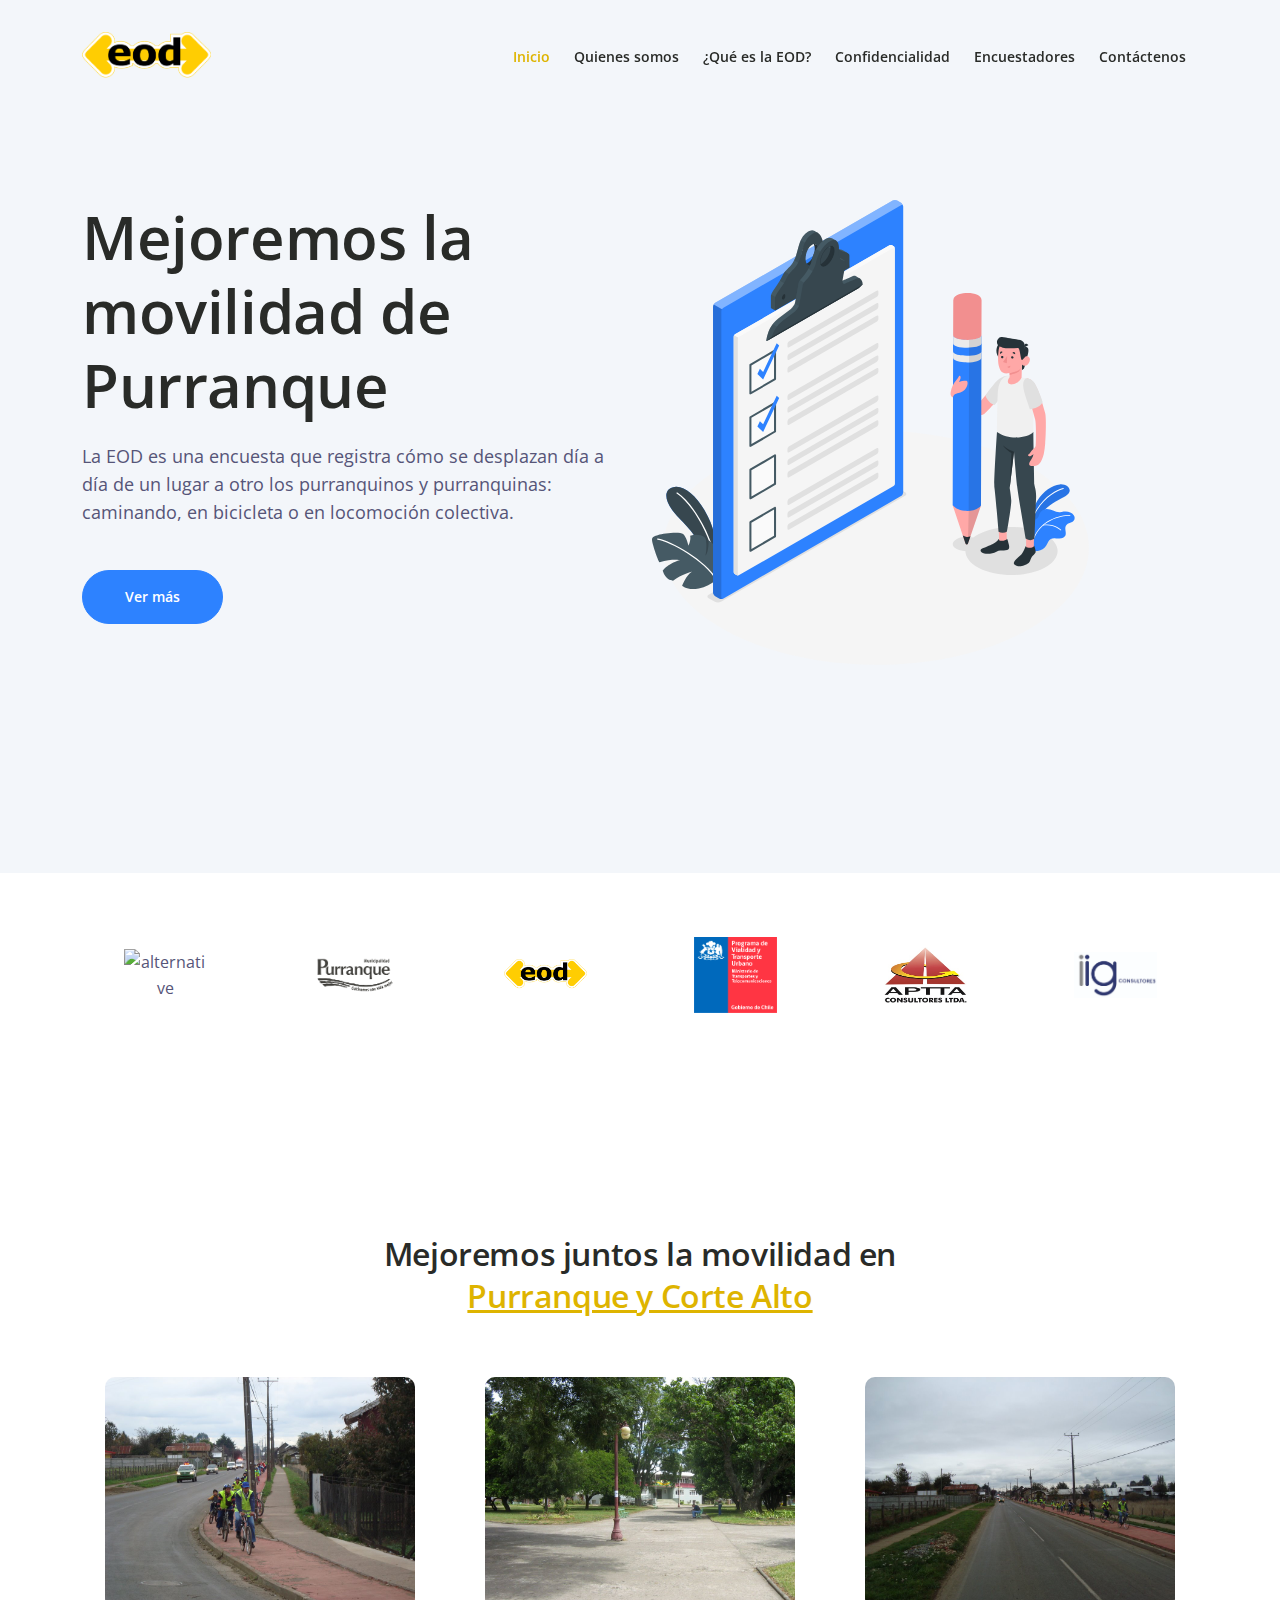
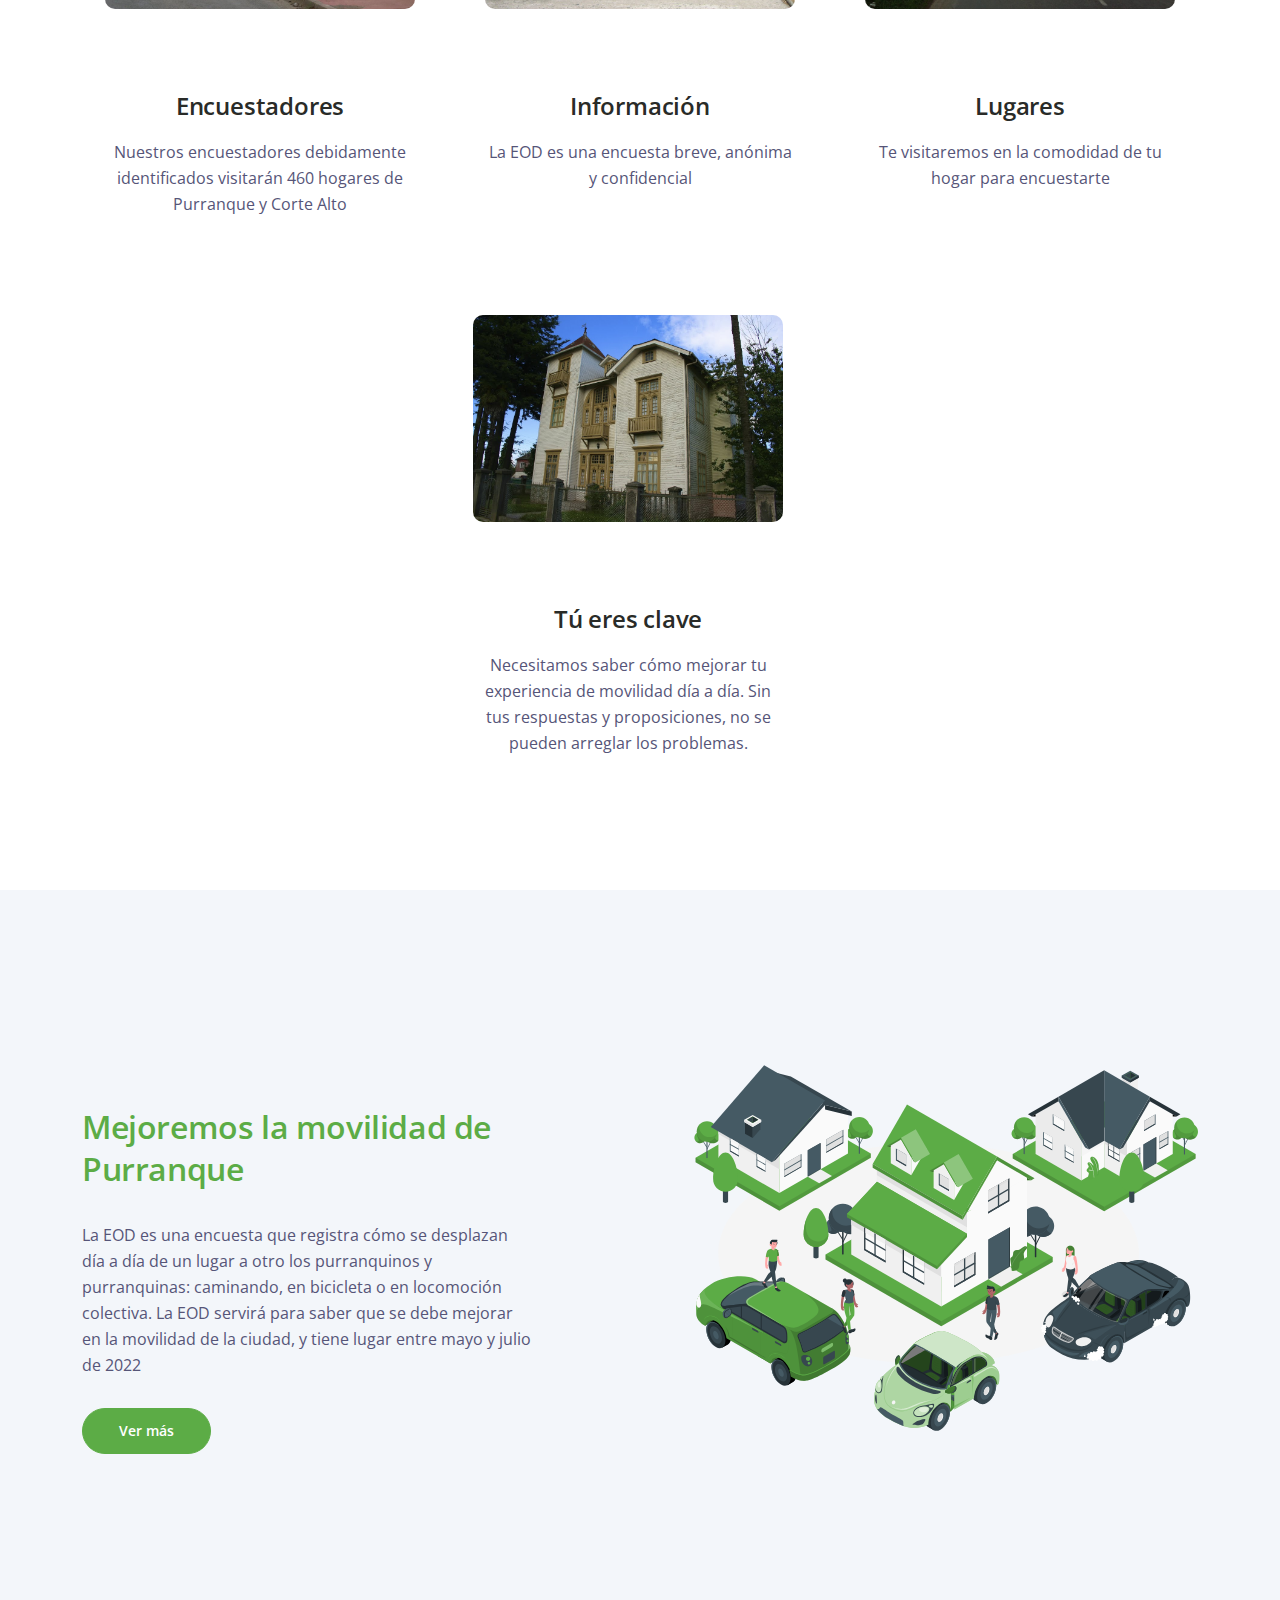
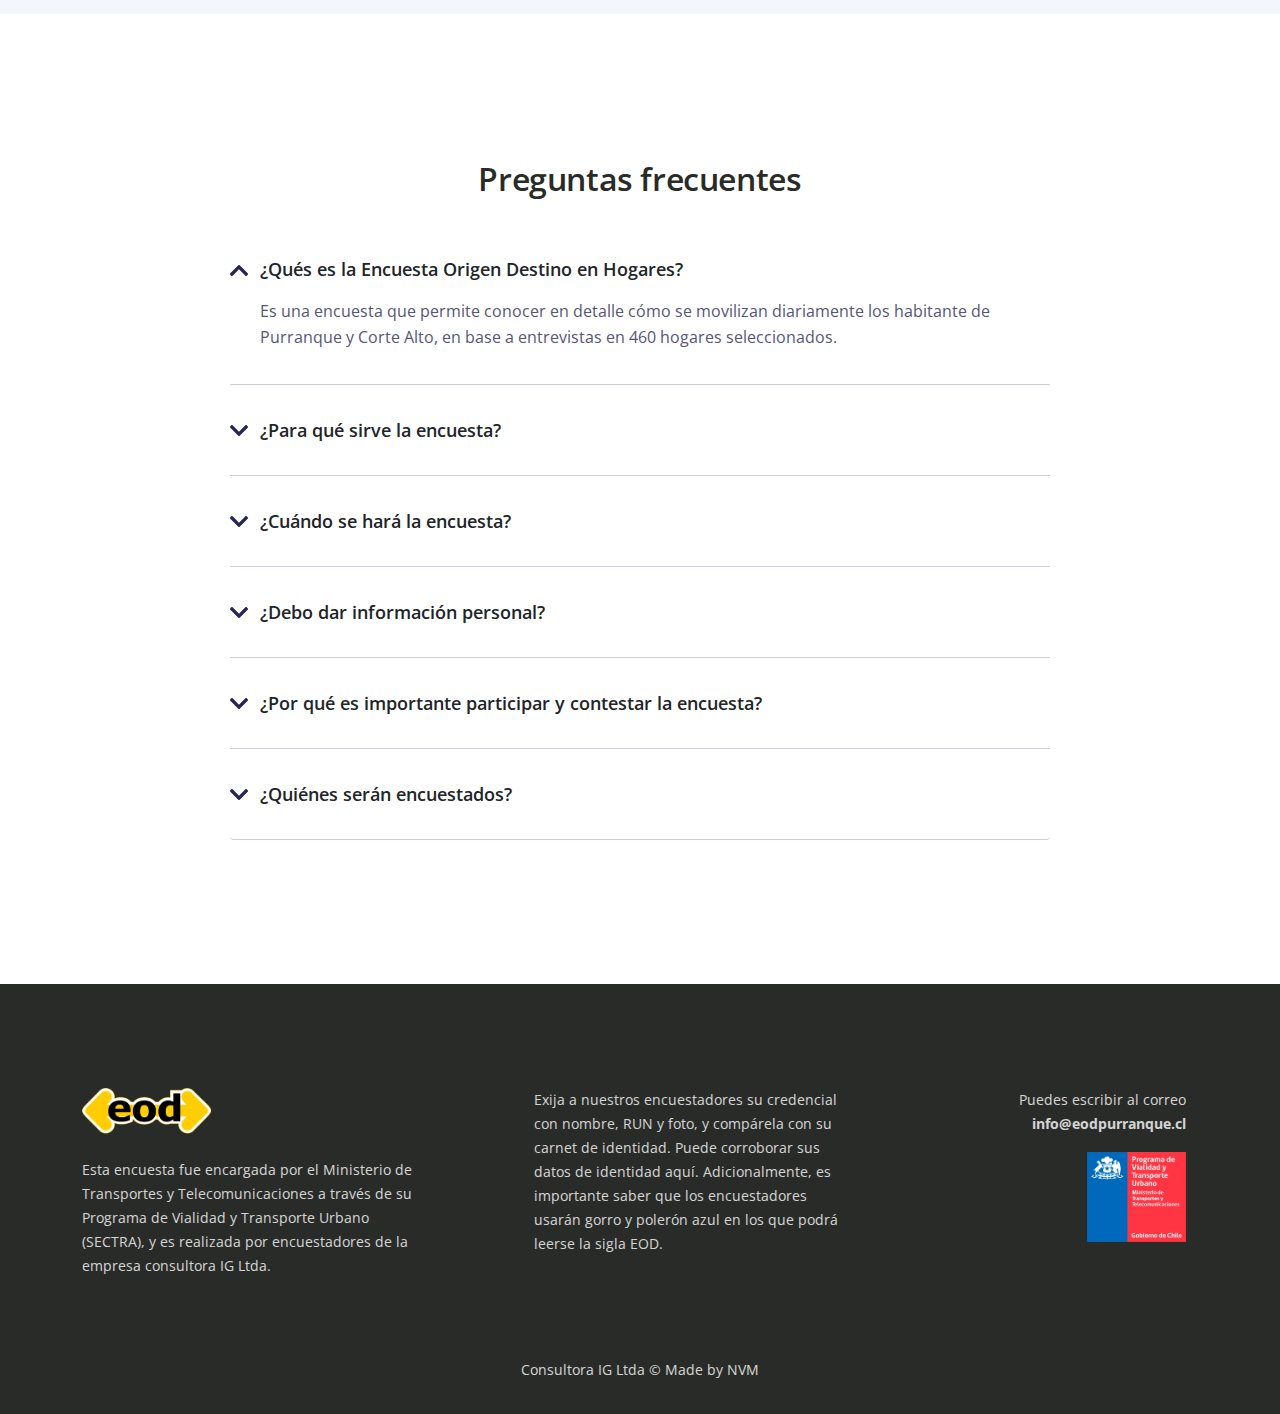
==== commit 481ed226: "changes" ====
--- a/index.html
+++ b/index.html
@@ -16,6 +16,8 @@
         <meta property="og:image" content="" /> <!-- image link, make sure it's jpg -->
         <meta property="og:url" content="" /> <!-- where do you want your post to link to -->
         <meta name="twitter:card" content="summary_large_image"> <!-- to have large image post format in Twitter -->
+        
+
 
         <!-- Webpage Title -->
         <title>Encuesta Origen Destino Purranque Corte Alto</title>
@@ -81,7 +83,7 @@
                         <div class="text-container">
                             <h1 class="h1-large">Mejoremos la movilidad de Purranque</h1>
                             <p class="p-large">La EOD es una encuesta que registra cómo se desplazan día a día de un lugar a otro los purranquinos y purranquinas: caminando, en bicicleta o en locomoción colectiva.</p>
-                            <a class="btn-solid-lg" href="#">Ver más</a>
+                            <a class="btn-solid-lg" href="#features">Ver más</a>
                         </div> <!-- end of text-container -->
                     </div> <!-- end of col -->
                     <div class="col-lg-6">
@@ -98,7 +100,7 @@
         <div id="social-proof" class="cards-1">
             <div class="container">
                 <div class="row">
-                    <div class="col-lg-3" style="align-self: center;">
+                    <div class="col-lg-2" style="align-self: center;">
                         <!-- Card -->
                         <div class="card" style="width:100%">
                             <div class="card-icon" style="width:50%;background-color:transparent">
@@ -106,7 +108,7 @@
                             </div>    
                         </div>
                     </div> <!-- end of col -->
-                    <div class="col-lg-3" style="align-self: center;">
+                    <div class="col-lg-2" style="align-self: center;">
                         <!-- Card -->
                         <div class="card" style="width:100%">
                             <div class="card-icon" style="width:50%;background-color:transparent">
@@ -114,7 +116,7 @@
                             </div>    
                         </div>
                     </div> <!-- end of col -->
-                    <div class="col-lg-3" style="align-self: center;">
+                    <div class="col-lg-2" style="align-self: center;">
                         <!-- Card -->
                         <div class="card" style="width:100%">
                             <div class="card-icon" style="width:50%;background-color:transparent">
@@ -122,11 +124,27 @@
                             </div>    
                         </div>
                     </div> <!-- end of col -->
-                    <div class="col-lg-3" style="align-self: center;">
+                    <div class="col-lg-2" style="align-self: center;">
                         <!-- Card -->
                         <div class="card" style="width:100%">
                             <div class="card-icon" style="width:50%;background-color:transparent">
                                 <img class="img-fluid" src="images/gobierno.png" alt="alternative">
+                            </div>    
+                        </div>
+                    </div> <!-- end of col -->
+                    <div class="col-lg-2" style="align-self: center;">
+                        <!-- Card -->
+                        <div class="card" style="width:100%">
+                            <div class="card-icon" style="width:50%;background-color:transparent">
+                                <img class="img-fluid" src="images/aptta.jpg" alt="alternative">
+                            </div>    
+                        </div>
+                    </div> <!-- end of col -->
+                    <div class="col-lg-2" style="align-self: center;">
+                        <!-- Card -->
+                        <div class="card" style="width:100%">
+                            <div class="card-icon" style="width:50%;background-color:transparent">
+                                <img class="img-fluid" src="images/ig.jpg" alt="alternative">
                             </div>    
                         </div>
                     </div> <!-- end of col -->
@@ -206,7 +224,8 @@
                         <div class="text-container">
                             <h2-green>Mejoremos la movilidad de Purranque</h2-green>
                             <p style="margin-top: 2em;">La EOD es una encuesta que registra cómo se desplazan día a día de un lugar a otro los purranquinos y purranquinas: caminando, en bicicleta o en locomoción colectiva. La EOD servirá para saber que se debe mejorar en la movilidad de la ciudad, y tiene lugar entre mayo y julio de 2022</p>
-                            <a class="btn-solid-reg" data-bs-toggle="modal" data-bs-target="#staticBackdrop">Ver más</a>
+                            <a class="btn-solid-reg" href="#accordion-1">Ver más</a>
+                            
                         </div> <!-- end of text-container -->
                     </div> <!-- end of col -->
                     <div class="col-lg-6 col-xl-7">
@@ -221,7 +240,7 @@
 
 
         <!-- Questions -->
-        <div class="accordion-1">
+        <div class="accordion-1" id="accordion-1">
             <div class="container">
                 <div class="row">
                     <div class="col-lg-12">
@@ -279,6 +298,15 @@
                                 </h2>
                                 <div id="collapseFive" class="accordion-collapse collapse" aria-labelledby="headingFive" data-bs-parent="#accordionExample">
                                     <div class="accordion-body">Porque sin la información precisa que nos darán los hogares purranquinos, es imposible establecer cuáles son los proyectos adecuados para una efectiva mejora de la movilidad en la ciudad.</div>
+                                </div>
+                            </div>
+
+                            <div class="accordion-item">
+                                <h2 class="accordion-header" id="headingSix">
+                                    <button class="accordion-button collapsed" type="button" data-bs-toggle="collapse" data-bs-target="#collapseSix" aria-expanded="false" aria-controls="collapseSix">¿Quiénes serán encuestados?</button>
+                                </h2>
+                                <div id="collapseSix" class="accordion-collapse collapse" aria-labelledby="headingSix" data-bs-parent="#accordionExample">
+                                    <div class="accordion-body">La elección de los hogares a encuestar es aleatoria o al azar.</div>
                                 </div>
                             </div>
                             <!-- end of accordion-item -->
@@ -301,7 +329,7 @@
                             <p class="p-small">Esta encuesta fue encargada por el Ministerio de Transportes y Telecomunicaciones a través de su Programa de Vialidad y Transporte Urbano (SECTRA), y es realizada por encuestadores de la empresa consultora IG Ltda.</p>
                         </div> <!-- end of footer-col -->
                         <div class="footer-col second">
-                            <p class="p-small">Exija a nuestros encuestadores su credencial con nombre, RUN y foto, y compárela con su carnet de identidad. Puede corroborar sus datos de identidad aquí. Adicionalmente, es importante saber que los encuestadores usarán gorro y polerón azul en los que podrá leerse la sigla EOD.</p>
+                            <p class="p-small">Exija a nuestros encuestadores su credencial con nombre, RUN y foto, y compárela con su carnet de identidad. Puede corroborar sus datos de identidad <a href="./encuestadores.html">aquí</a>. Adicionalmente, es importante saber que los encuestadores usarán gorro y polerón azul en los que podrá leerse la sigla EOD.</p>
                         </div> <!-- end of footer-col -->
                         <div class="footer-col third">
                             <p class="p-small">Puedes escribir al correo <a href="mailto:contact@name.com"><strong>info@eodpurranque.cl</strong></a></p>
@@ -323,7 +351,7 @@
             <div class="container">
                 <div class="row">
                     <div class="col-lg-12">
-                        <p class="p-small">Consultora IG Ltda © Made by NVM</p>
+                        <p class="p-small">Consultora IG Ltda © Made by <a href="https://nicolasvegam.github.io/">NVM</a></p>
                     </div> <!-- end of col -->
                 </div> <!-- enf of row -->
             </div> <!-- end of container -->
--- a/css/styles.css
+++ b/css/styles.css
@@ -364,7 +364,7 @@
 
 .navbar .logo-image img {
     width: 100%;
-	height: 30px;
+	height: 50px;
 }
 
 .navbar .logo-text {
@@ -1054,7 +1054,7 @@
 .ex-header {
 	padding-top: 9rem;
 	padding-bottom: 5rem;
-	background-color: #fff2dc;
+	background-color: #F3F6FA;
 }
 
 .ex-basic-1 .list-unstyled .fas {
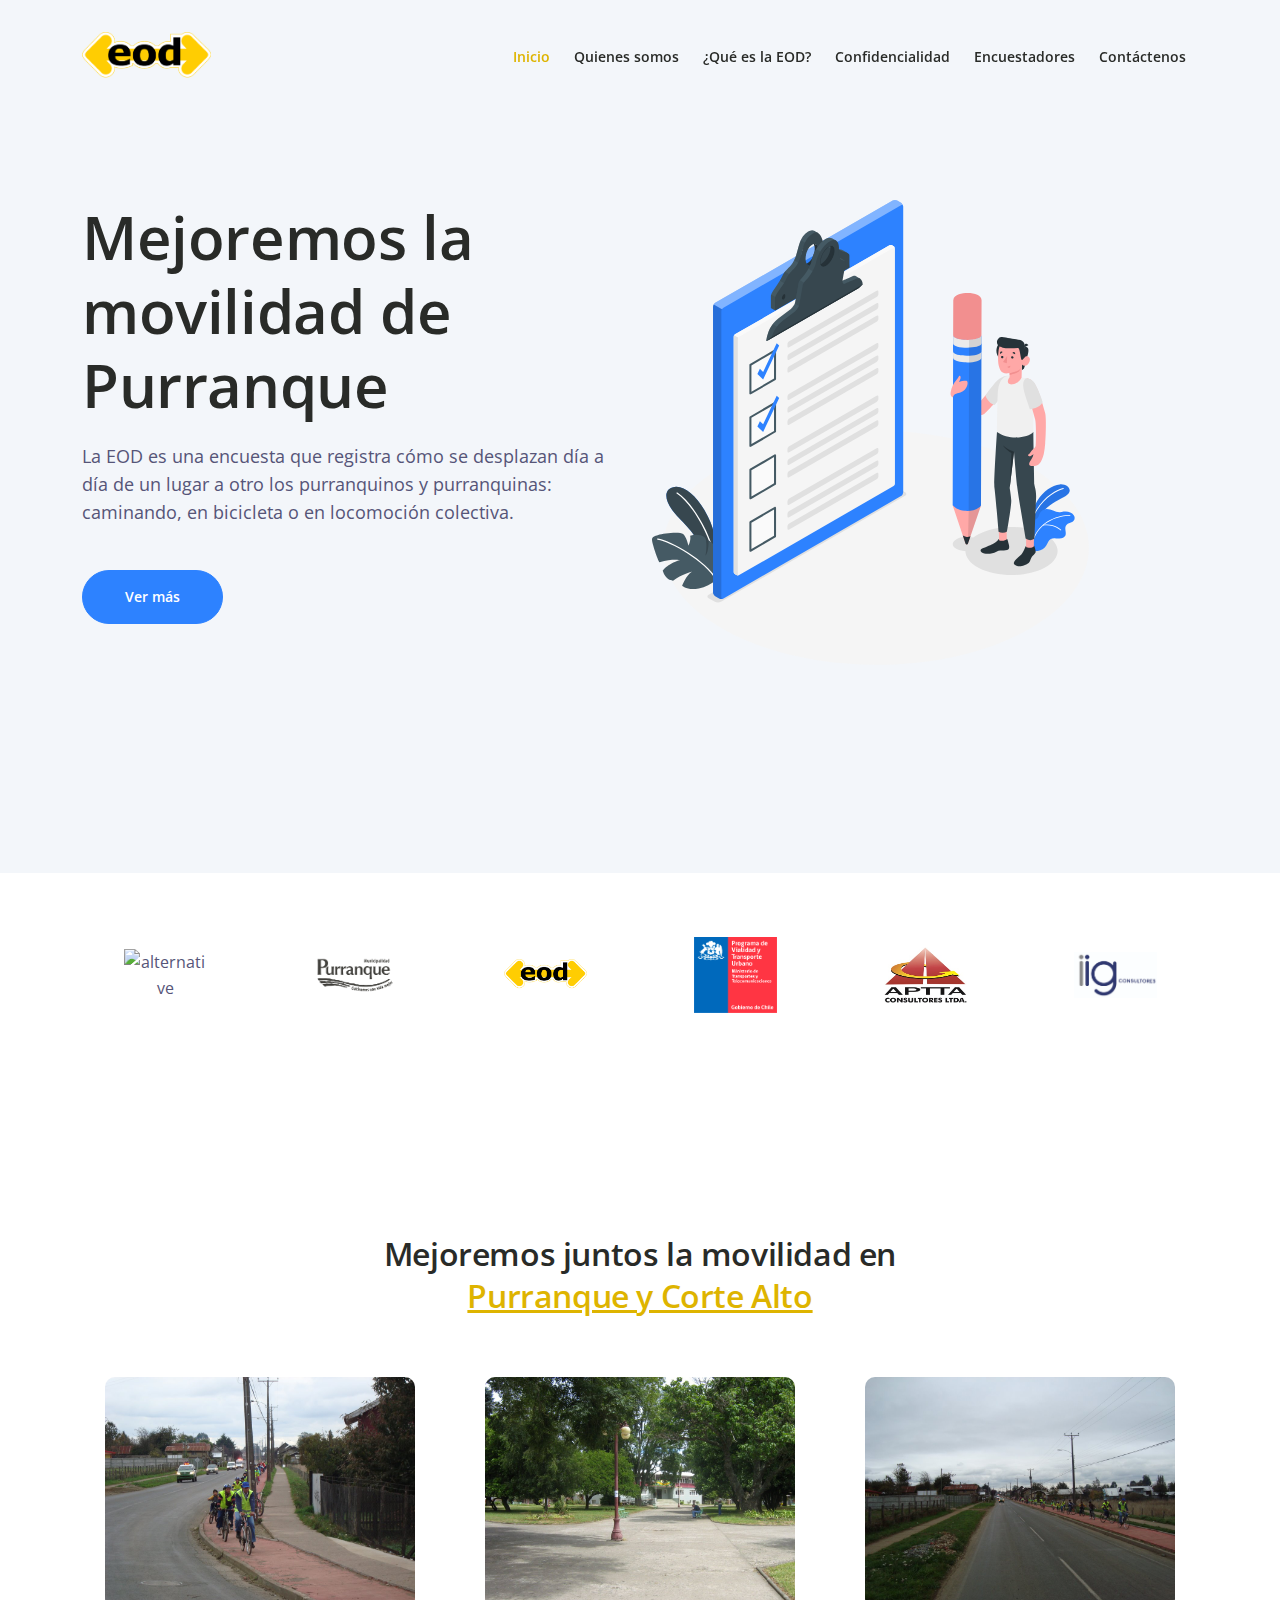
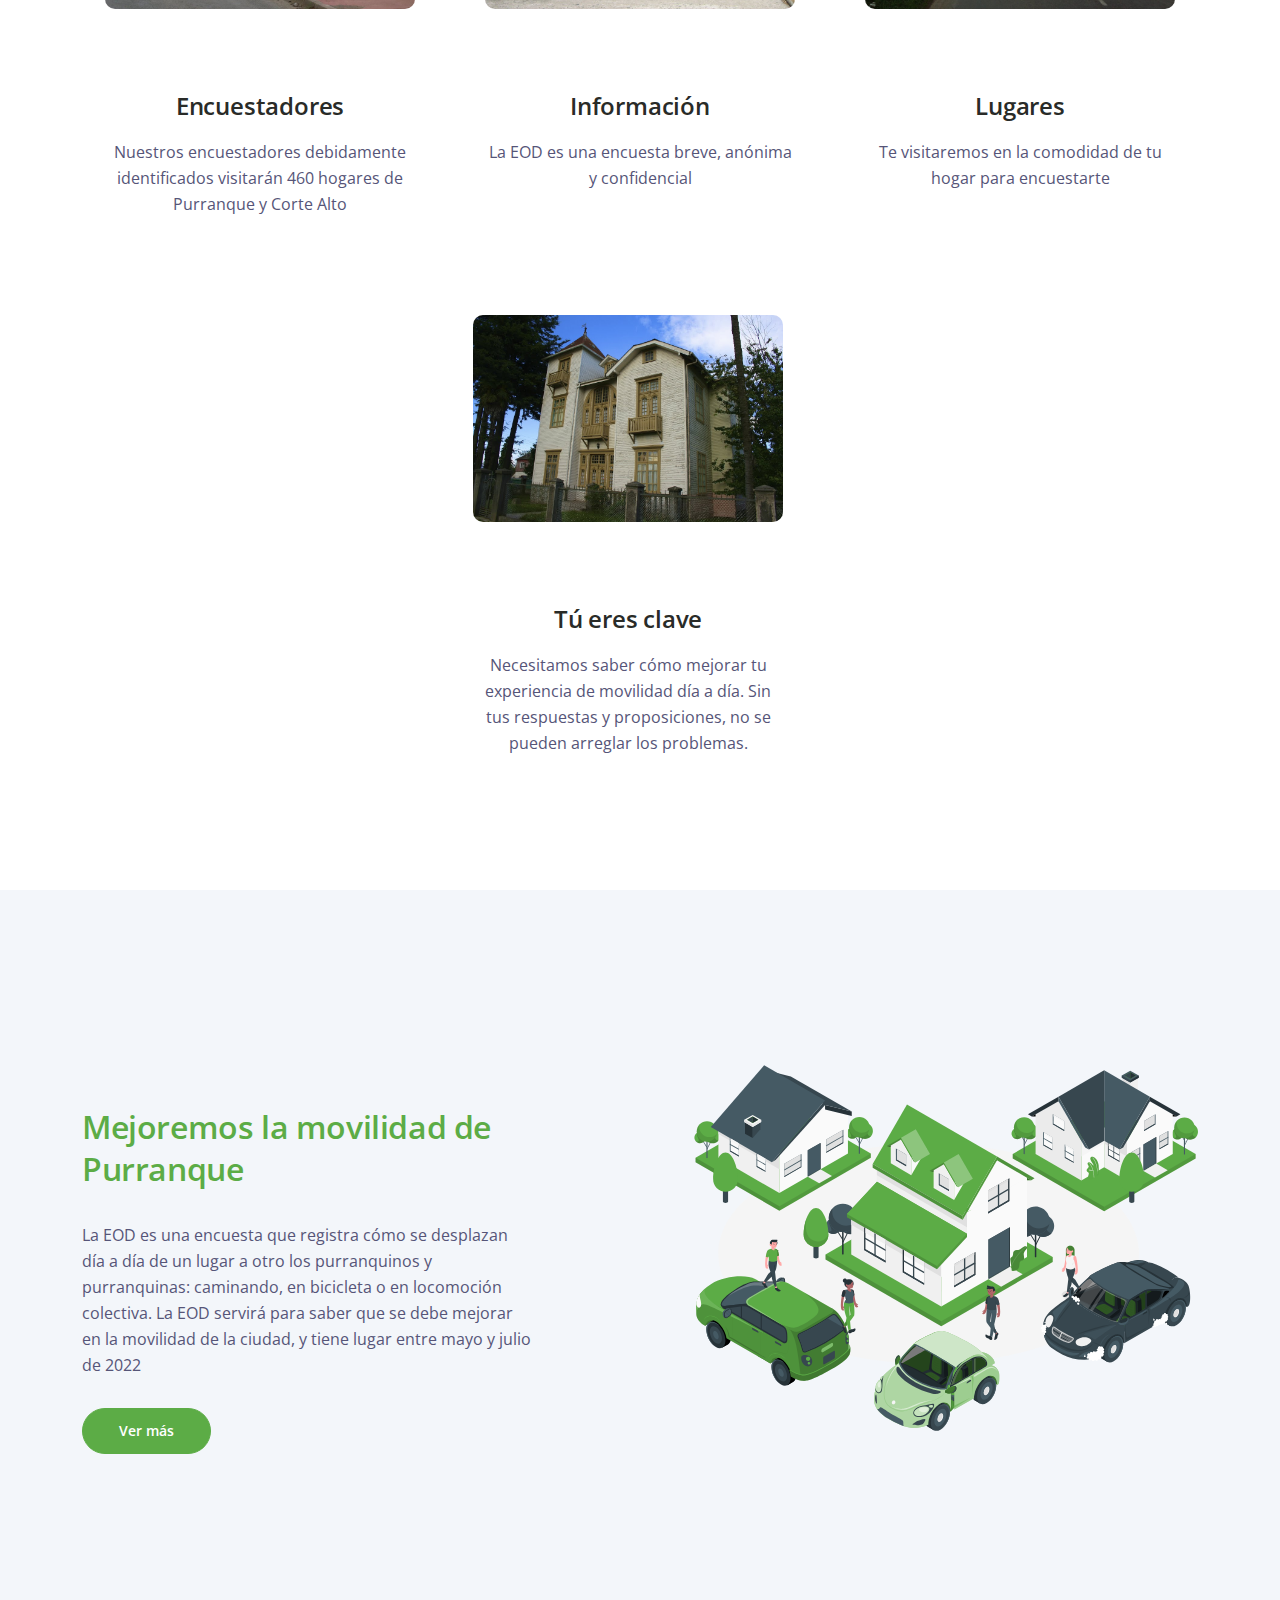
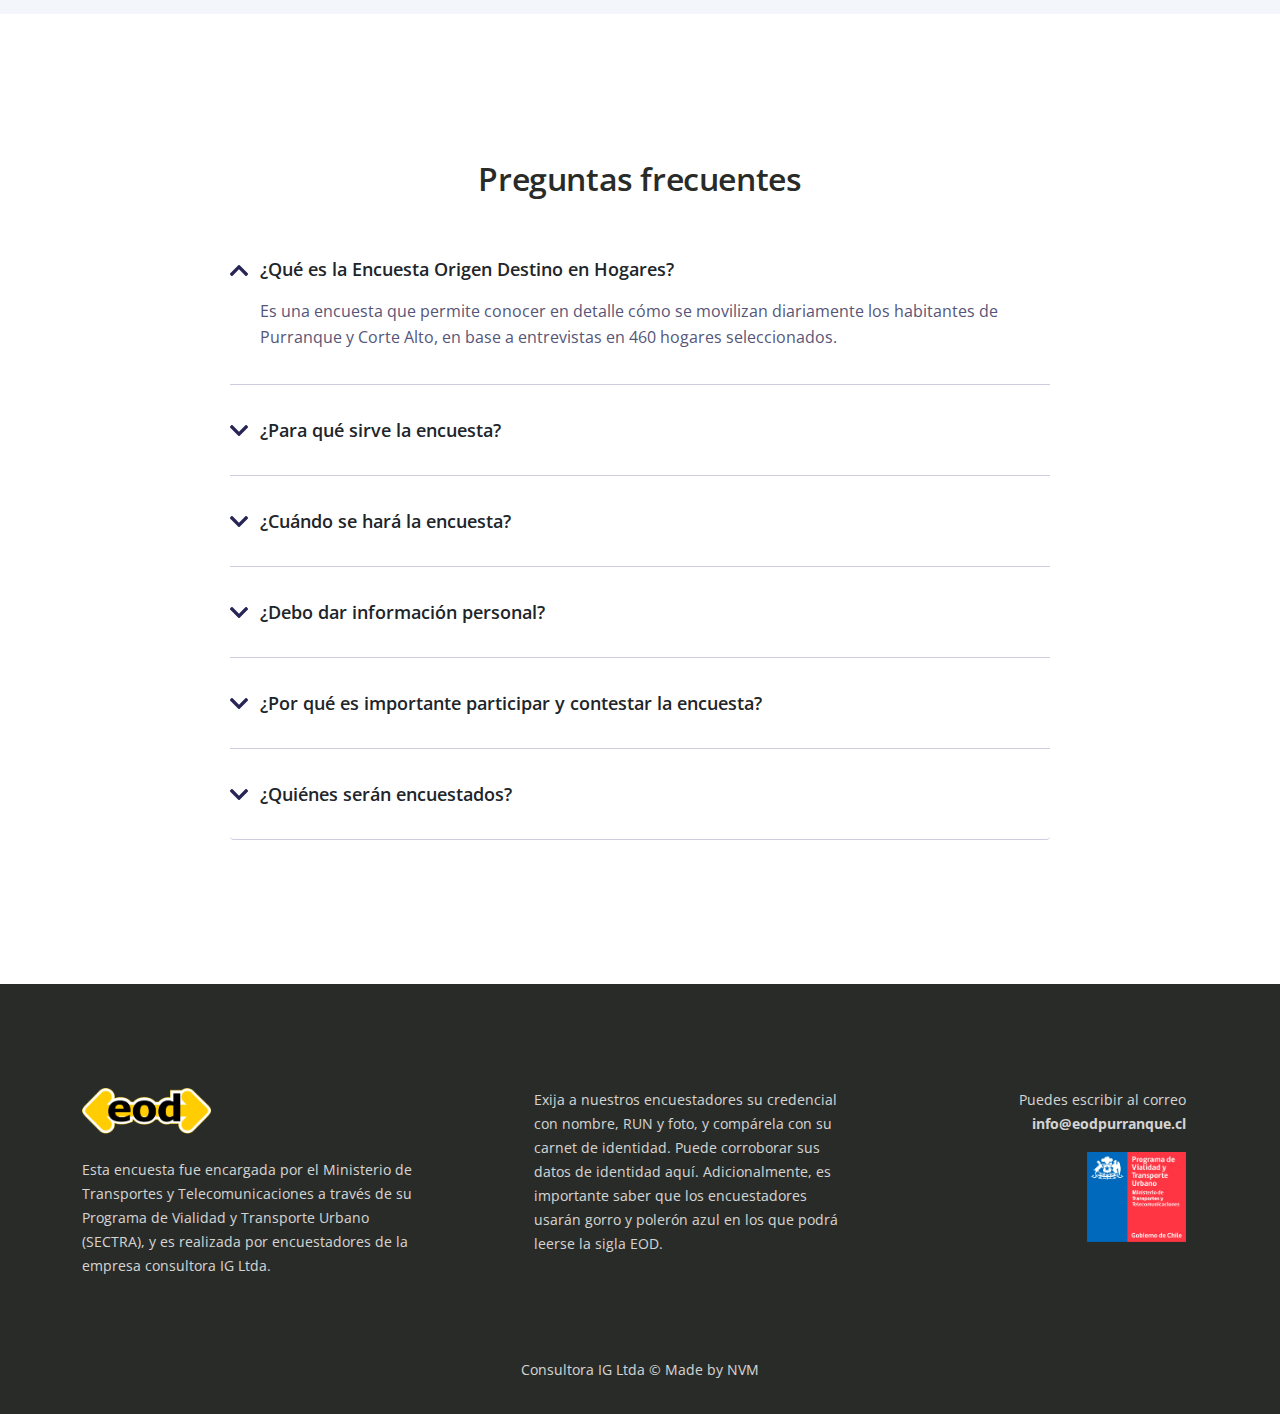
==== commit 09e1c93d: "errores ortograficos" ====
--- a/index.html
+++ b/index.html
@@ -254,10 +254,10 @@
                             <!-- Accordion Item -->
                             <div class="accordion-item">
                                 <h2 class="accordion-header" id="headingOne">
-                                    <button class="accordion-button" type="button" data-bs-toggle="collapse" data-bs-target="#collapseOne" aria-expanded="true" aria-controls="collapseOne">¿Qués es la Encuesta Origen Destino en Hogares?</button>
+                                    <button class="accordion-button" type="button" data-bs-toggle="collapse" data-bs-target="#collapseOne" aria-expanded="true" aria-controls="collapseOne">¿Qué es la Encuesta Origen Destino en Hogares?</button>
                                 </h2>
                                 <div id="collapseOne" class="accordion-collapse collapse show" aria-labelledby="headingOne" data-bs-parent="#accordionExample">
-                                    <div class="accordion-body">Es una encuesta que permite conocer en detalle cómo se movilizan diariamente los habitante de Purranque y Corte Alto, en base a entrevistas en 460 hogares seleccionados.</div>
+                                    <div class="accordion-body">Es una encuesta que permite conocer en detalle cómo se movilizan diariamente los habitantes de Purranque y Corte Alto, en base a entrevistas en 460 hogares seleccionados.</div>
                                 </div>
                             </div>
                             <!-- end of accordion-item -->
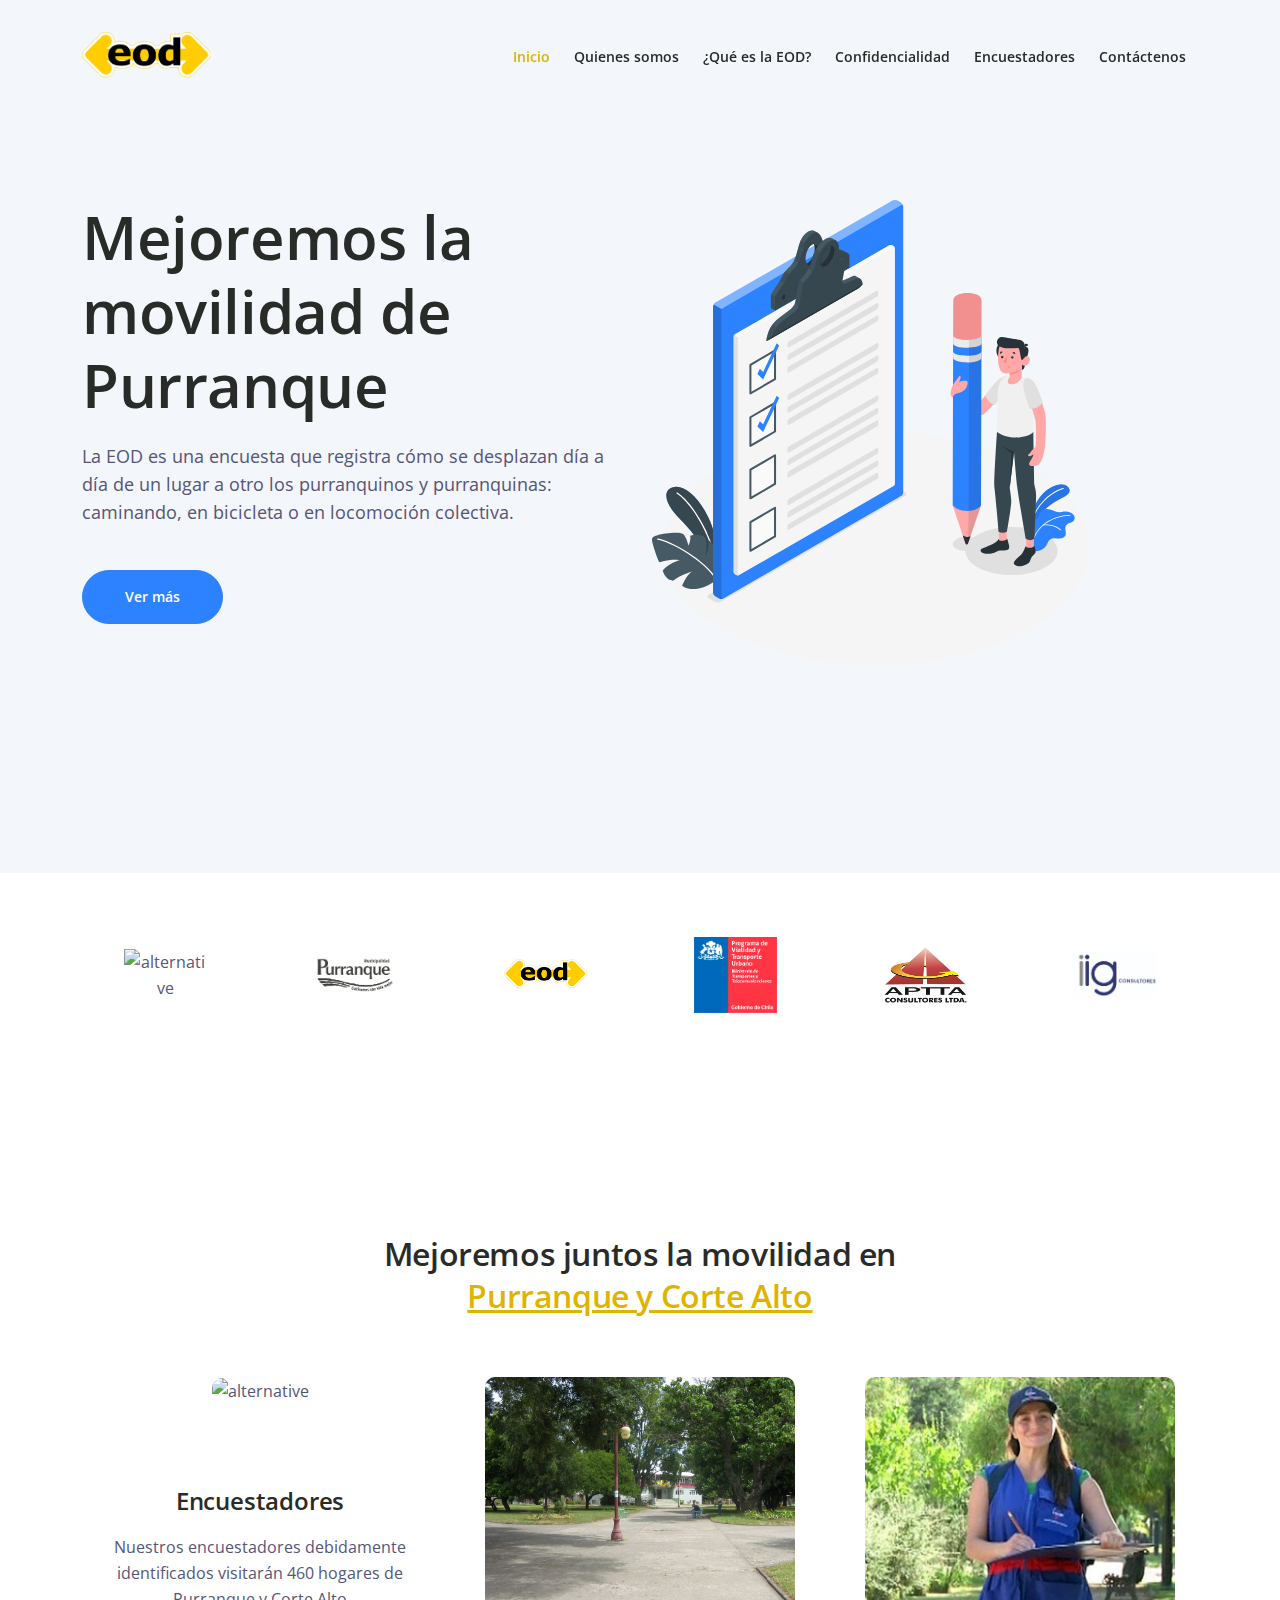
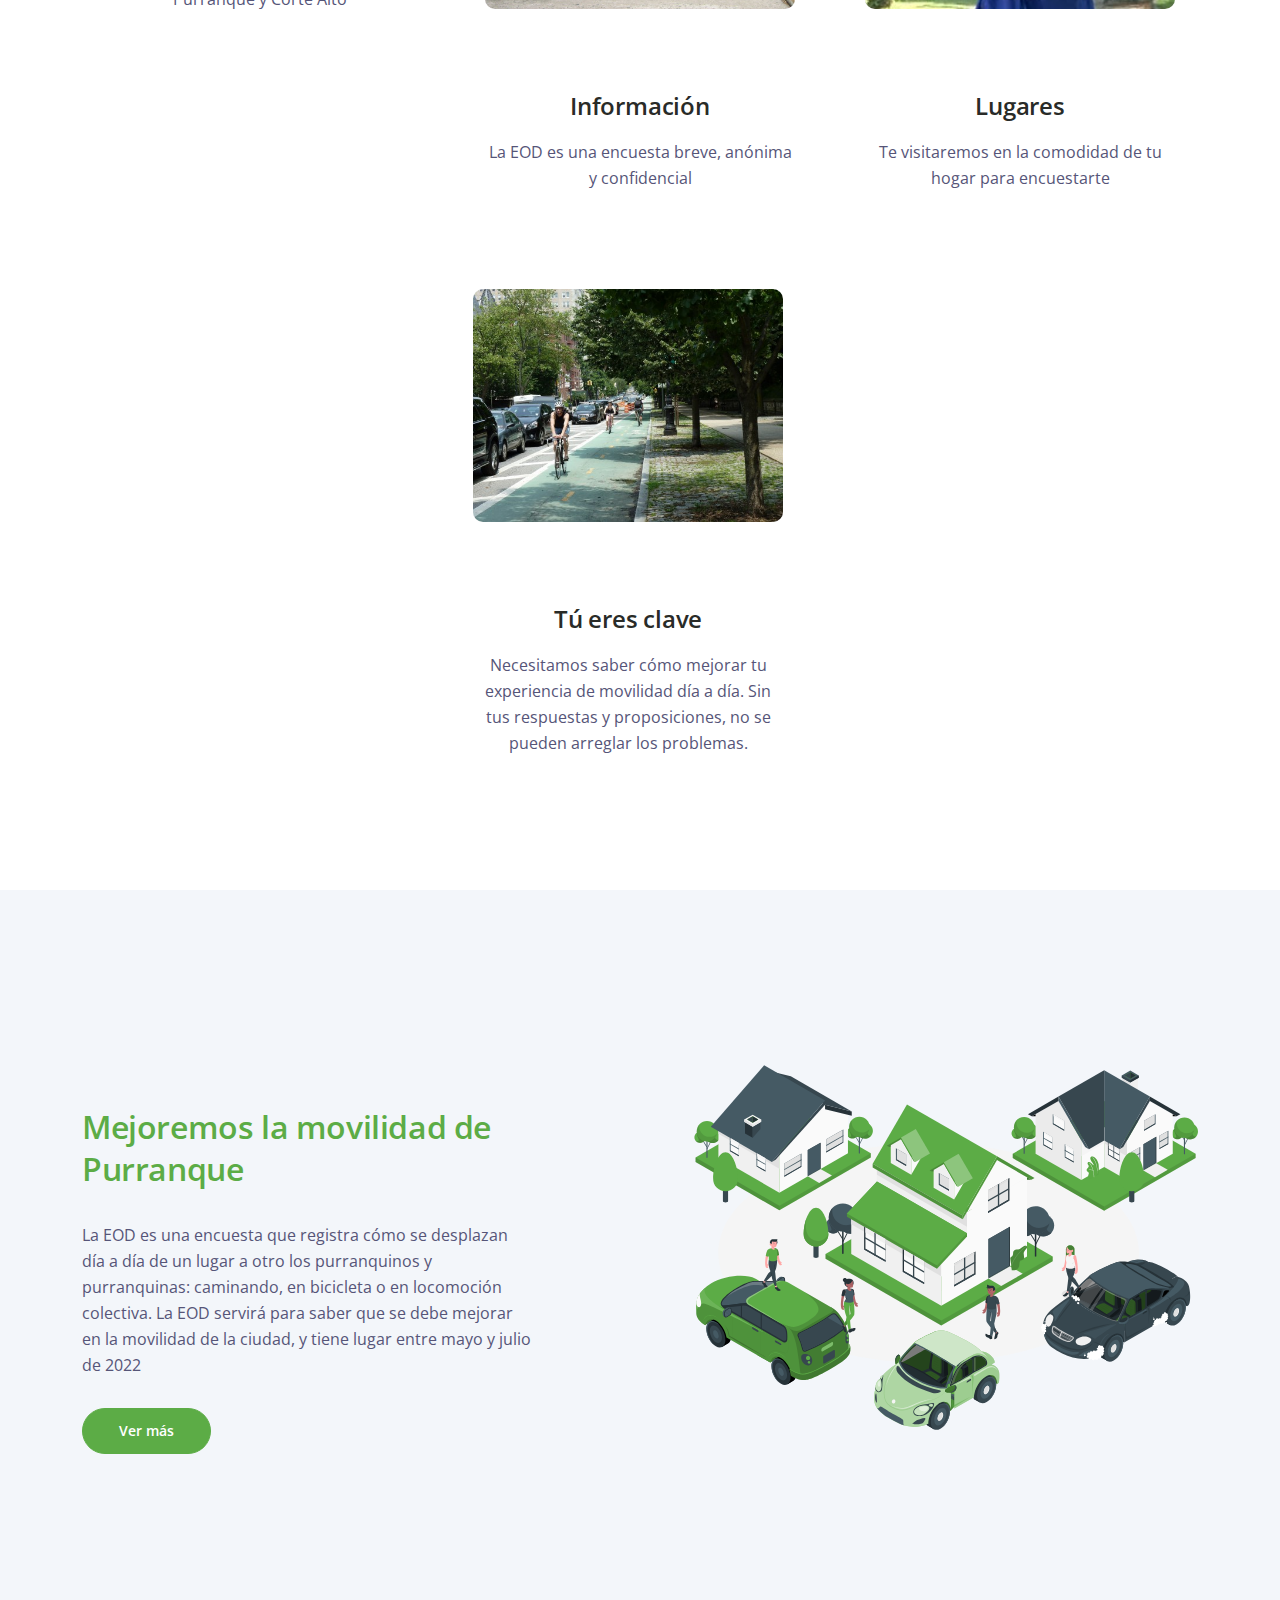
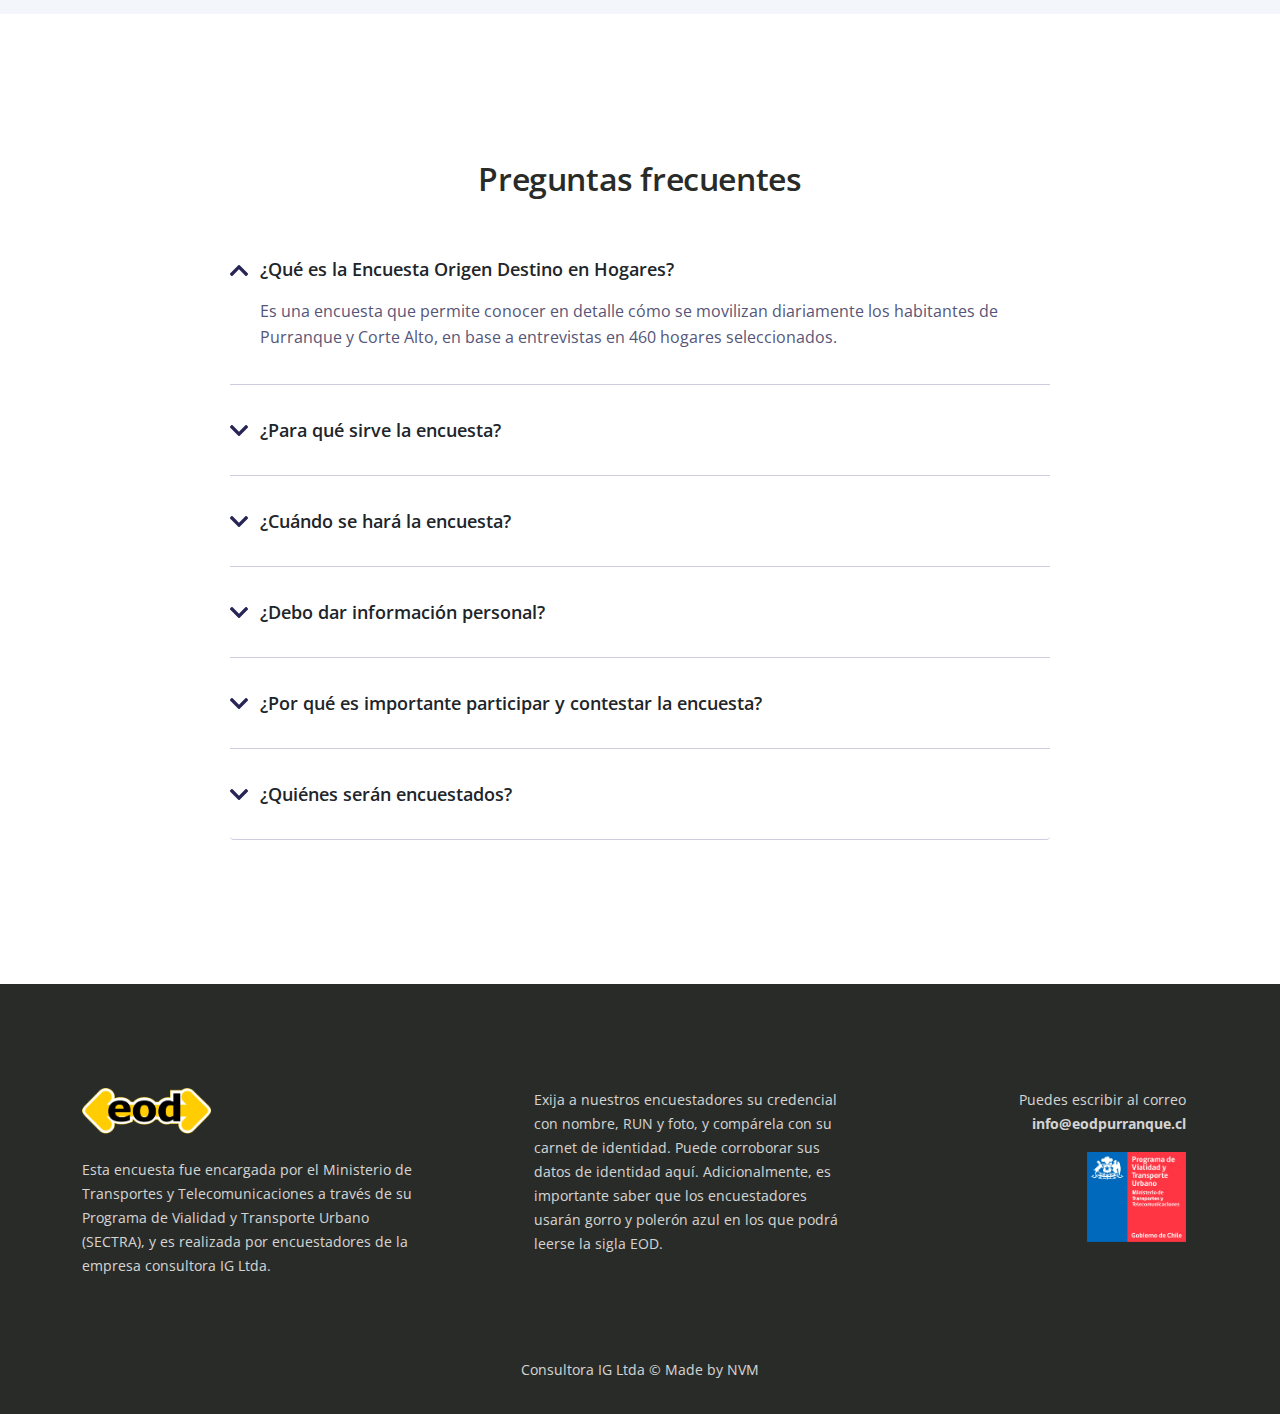
==== commit 54278c39: "fotos" ====
--- a/index.html
+++ b/index.html
@@ -166,7 +166,7 @@
                         <!-- Card -->
                         <div class="card">
                             <div class="card">
-                                <img class="img-fluid" style="border-radius:10px" src="images/2.jpg" alt="alternative">
+                                <img class="img-fluid" style="border-radius:10px" src="images/encuesta.png" alt="alternative">
                             </div>
                             <div class="card-body">
                                 <h4 class="card-title">Encuestadores</h4>
@@ -189,7 +189,7 @@
                     <div class="col-lg-4">
                         <div class="card">
                             <div class="card">
-                                <img class="img-fluid" style="border-radius:10px" src="images/3.jpg" alt="alternative">
+                                <img class="img-fluid" style="border-radius:10px" src="images/sonrie.jpg" alt="alternative">
                             </div>
                             <div class="card-body">
                                 <h4 class="card-title">Lugares</h4>
@@ -201,7 +201,7 @@
                         <div class="col-lg-12">
                             <div class="card">
                                 <div class="card">
-                                    <img class="img-fluid" style="border-radius:10px" src="images/1.jpg" alt="alternative">
+                                    <img class="img-fluid" style="border-radius:10px" src="images/ciclovia.jpg" alt="alternative">
                                 </div>
                                 <div class="card-body">
                                     <h4 class="card-title">Tú eres clave</h4>
--- a/css/styles.css
+++ b/css/styles.css
@@ -52,6 +52,14 @@
 	letter-spacing: -0.4px;
 }
 
+h1-white {
+	color: #ffffff;
+	font-weight: 600;
+	font-size: 2.5rem;
+	line-height: 3.25rem;
+	letter-spacing: -0.4px;
+}
+
 h2 {
 	color: #292B28;
 	font-weight: 600;
@@ -1054,7 +1062,7 @@
 .ex-header {
 	padding-top: 9rem;
 	padding-bottom: 5rem;
-	background-color: #F3F6FA;
+	background-color: #1f68f3;
 }
 
 .ex-basic-1 .list-unstyled .fas {
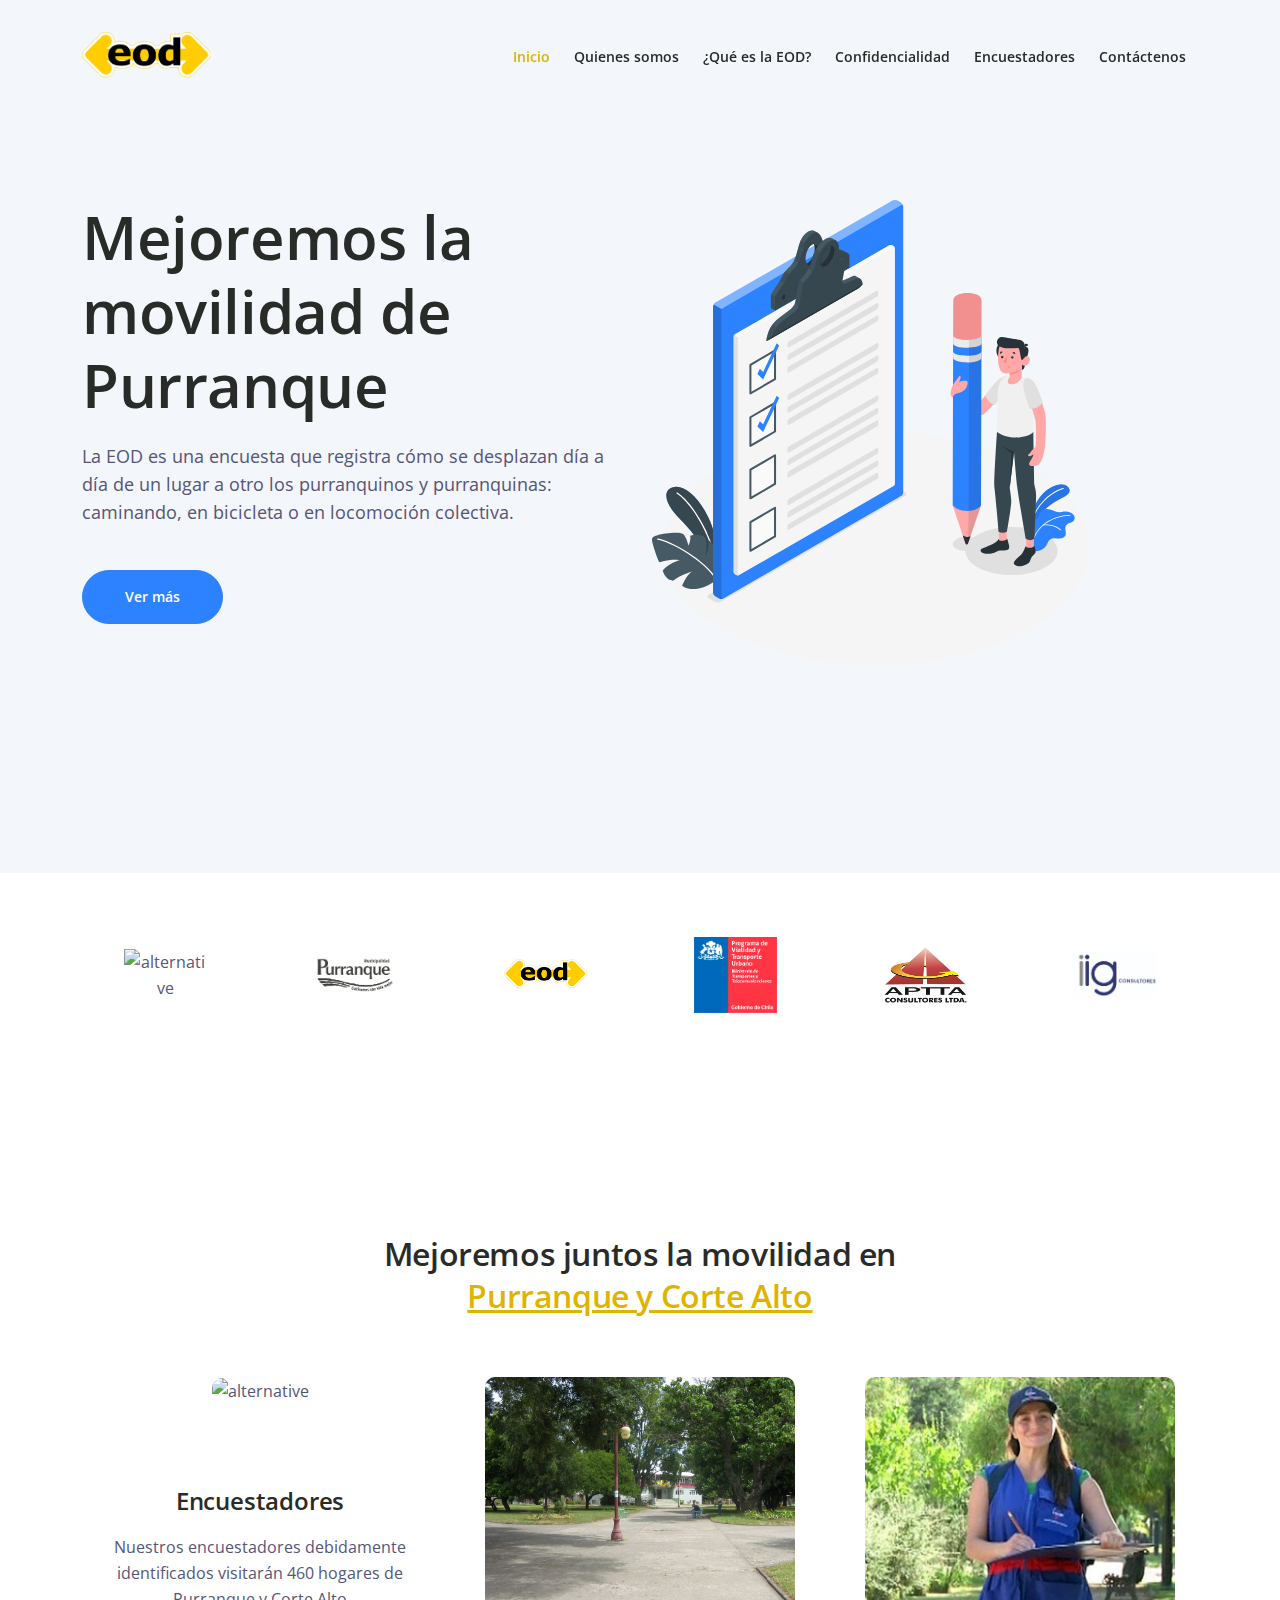
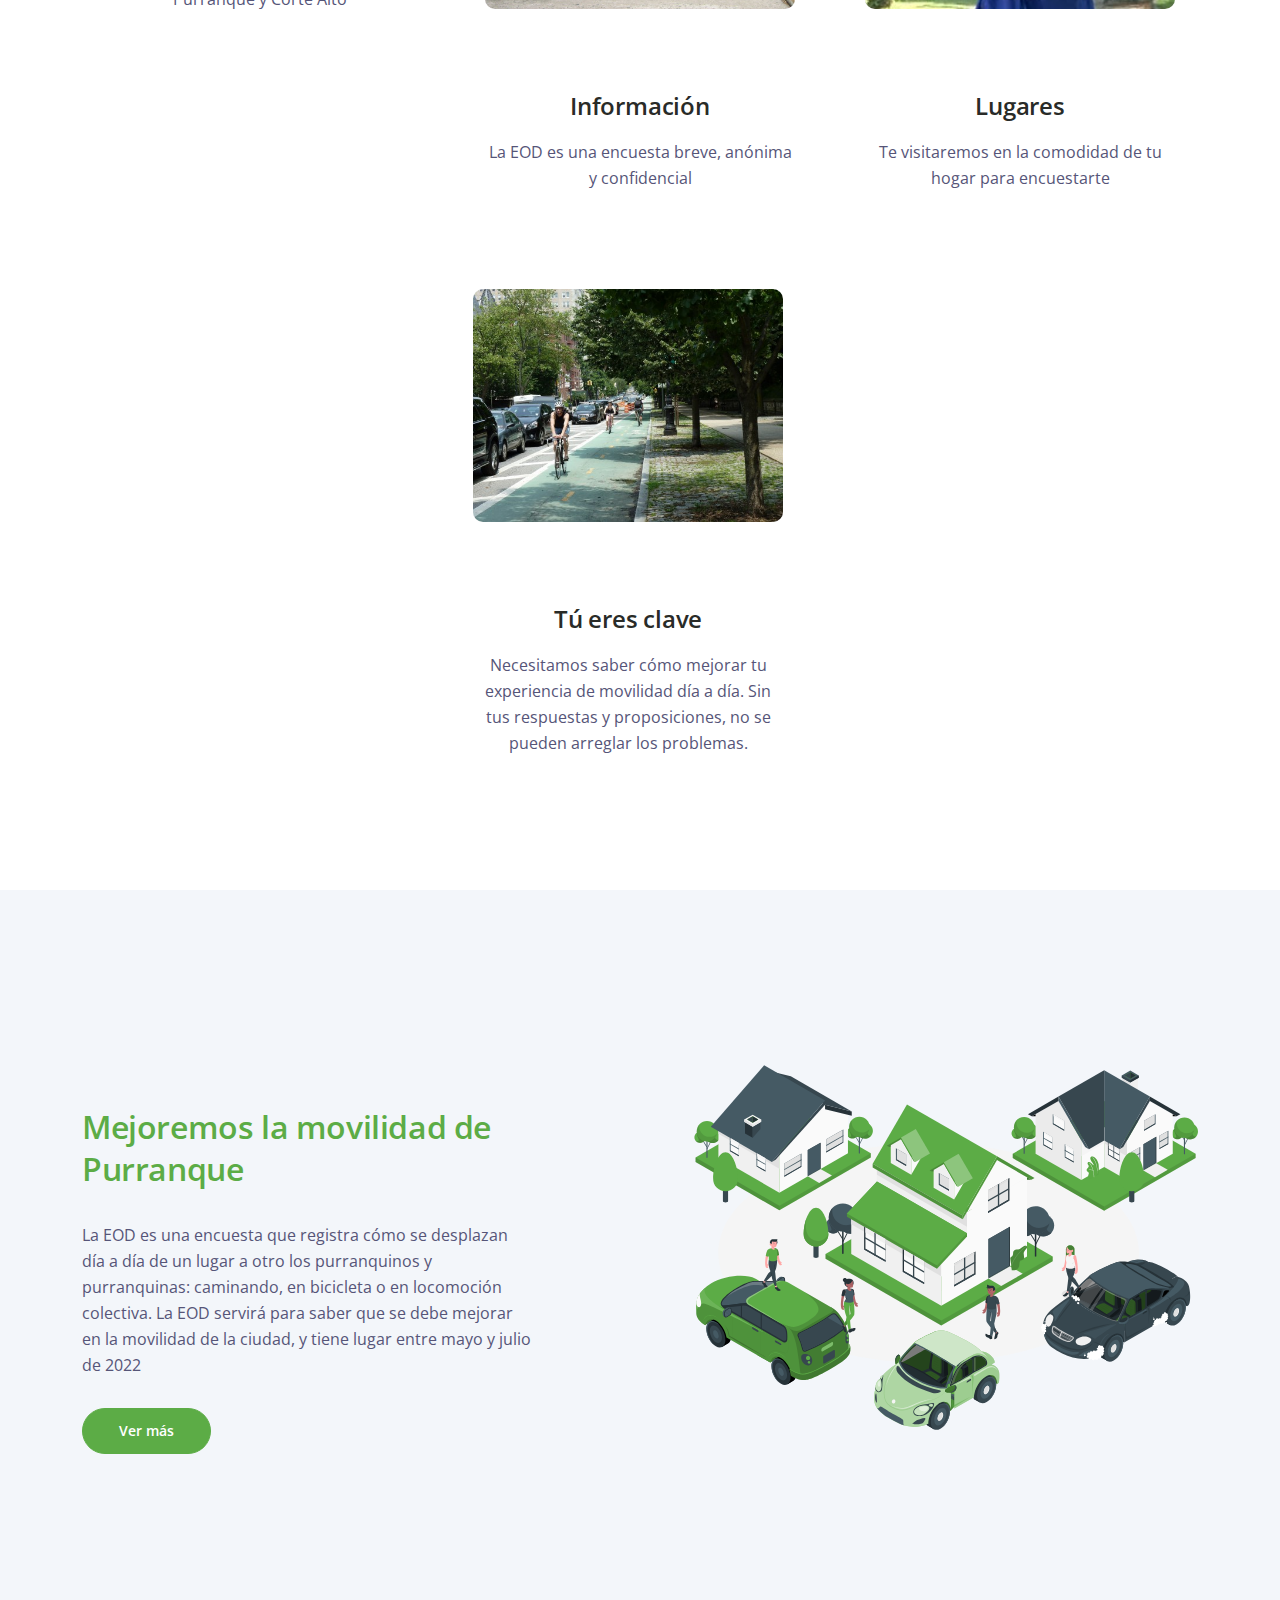
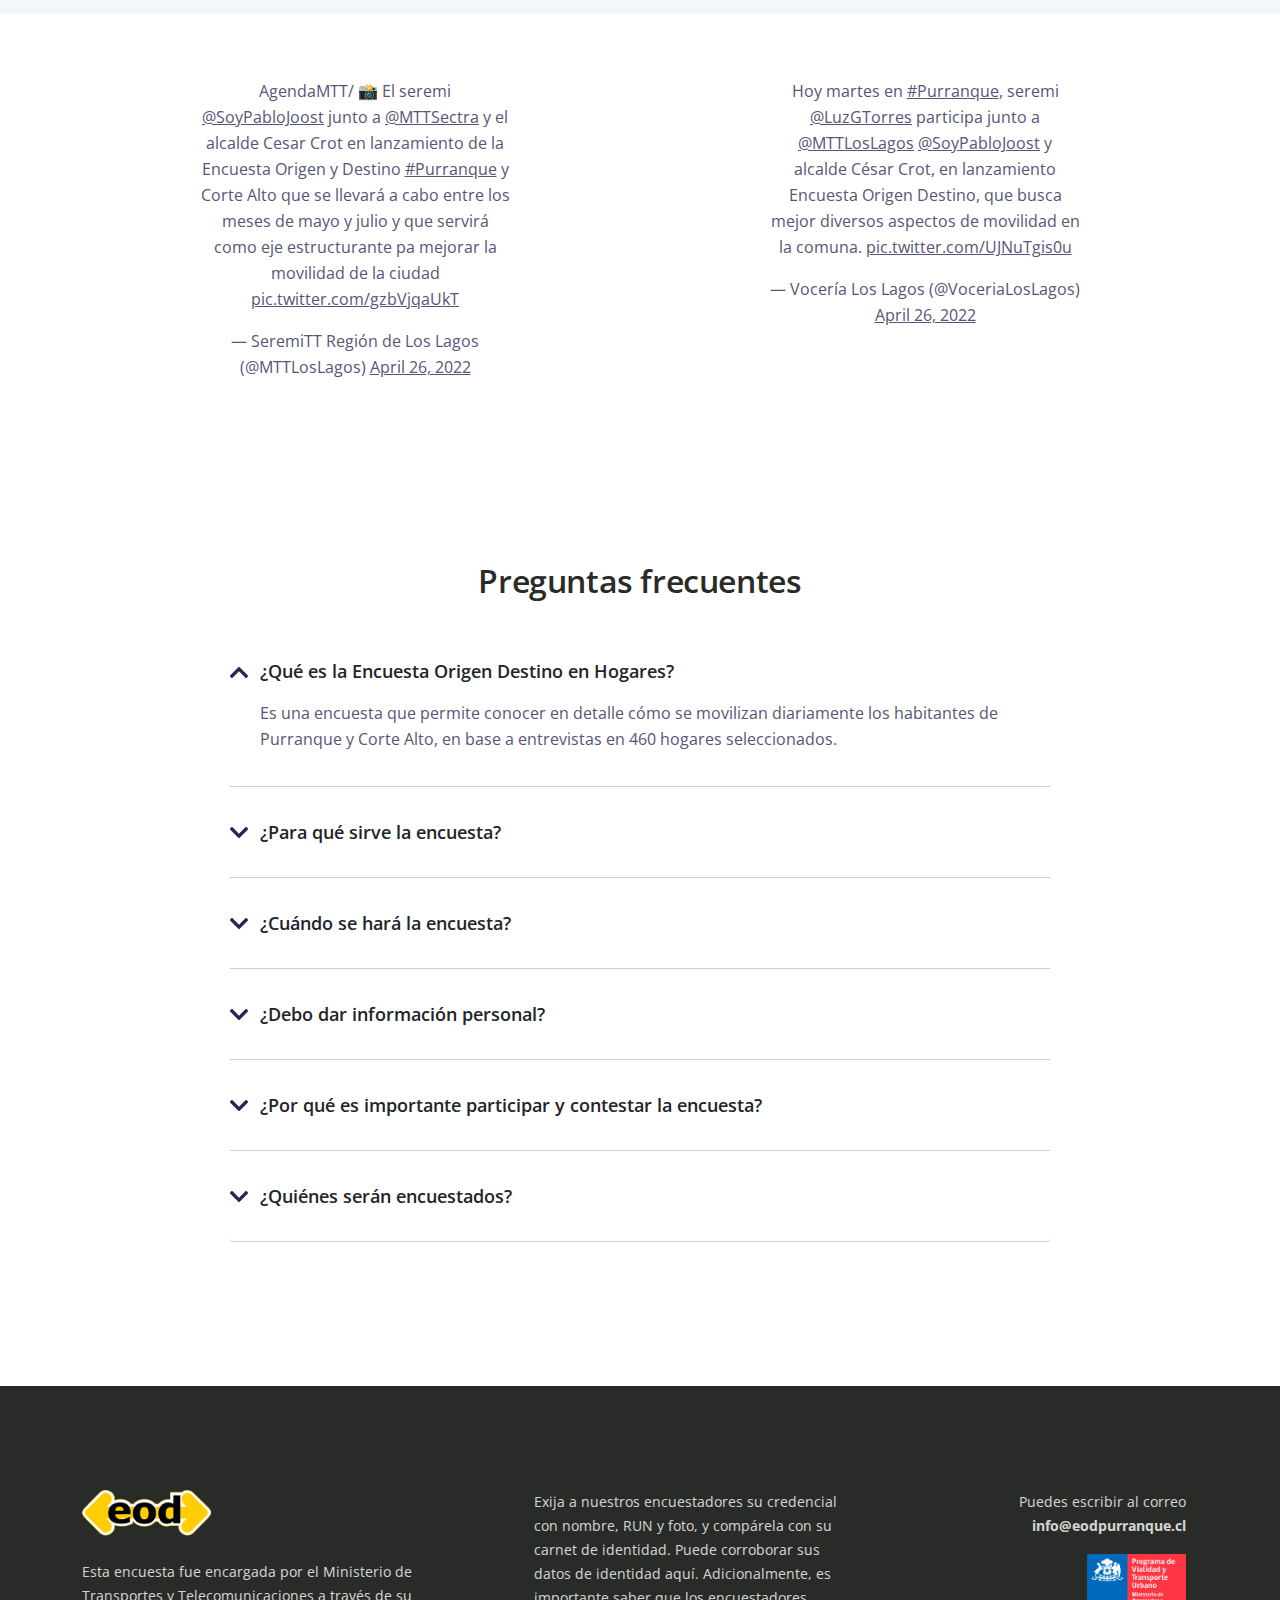
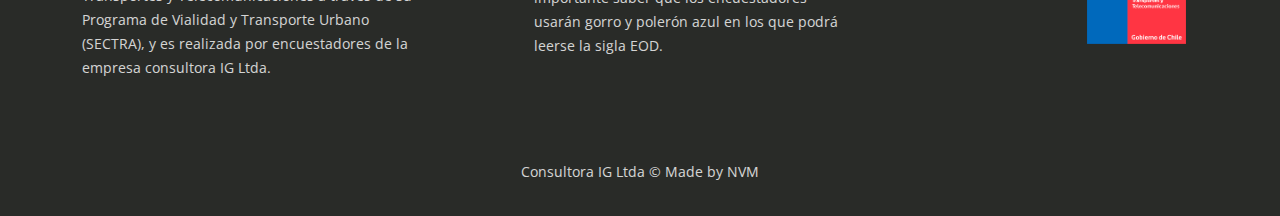
==== commit 648405dc: "twitter" ====
--- a/index.html
+++ b/index.html
@@ -238,6 +238,26 @@
         </div> <!-- end of basic-1 -->
         <!-- end of details 1 -->
 
+        <!-- Features -->
+        <div id="twitters" class="cards-1">
+            <div class="container">
+                <div class="row">
+                    <div class="col-lg-6">
+                        <!-- Card -->
+                        <div class="card">
+                            <blockquote class="twitter-tweet"><p lang="es" dir="ltr">AgendaMTT/ 📸 El seremi <a href="https://twitter.com/SoyPabloJoost?ref_src=twsrc%5Etfw">@SoyPabloJoost</a> junto a <a href="https://twitter.com/MTTSectra?ref_src=twsrc%5Etfw">@MTTSectra</a> y el alcalde Cesar Crot en lanzamiento de la Encuesta Origen y Destino <a href="https://twitter.com/hashtag/Purranque?src=hash&amp;ref_src=twsrc%5Etfw">#Purranque</a> y Corte Alto que se llevará a cabo entre los meses de mayo y julio y que servirá como eje estructurante pa mejorar la movilidad de la ciudad <a href="https://t.co/gzbVjqaUkT">pic.twitter.com/gzbVjqaUkT</a></p>&mdash; SeremiTT Región de Los Lagos (@MTTLosLagos) <a href="https://twitter.com/MTTLosLagos/status/1518999949597233152?ref_src=twsrc%5Etfw">April 26, 2022</a></blockquote> <script async src="https://platform.twitter.com/widgets.js" charset="utf-8"></script>
+                        </div>
+                        <!-- end of card -->
+                    </div>
+                    <div class="col-lg-6">
+                        <div class="card">
+                            <blockquote class="twitter-tweet"><p lang="es" dir="ltr">Hoy martes en <a href="https://twitter.com/hashtag/Purranque?src=hash&amp;ref_src=twsrc%5Etfw">#Purranque</a>, seremi <a href="https://twitter.com/LuzGTorres?ref_src=twsrc%5Etfw">@LuzGTorres</a> participa junto a <a href="https://twitter.com/MTTLosLagos?ref_src=twsrc%5Etfw">@MTTLosLagos</a> <a href="https://twitter.com/SoyPabloJoost?ref_src=twsrc%5Etfw">@SoyPabloJoost</a> y alcalde César Crot, en lanzamiento Encuesta Origen Destino, que busca mejor diversos aspectos de movilidad en la comuna. <a href="https://t.co/UJNuTgis0u">pic.twitter.com/UJNuTgis0u</a></p>&mdash; Vocería Los Lagos (@VoceriaLosLagos) <a href="https://twitter.com/VoceriaLosLagos/status/1518995515517677569?ref_src=twsrc%5Etfw">April 26, 2022</a></blockquote> <script async src="https://platform.twitter.com/widgets.js" charset="utf-8"></script>
+                        </div>
+                    </div>
+                </div> <!-- end of row -->
+            </div> <!-- end of container -->
+        </div> <!-- end of cards-1 -->
+        <!-- end of services -->
 
         <!-- Questions -->
         <div class="accordion-1" id="accordion-1">
--- a/css/styles.css
+++ b/css/styles.css
@@ -882,7 +882,7 @@
 /*     Questions     */
 /*********************/
 .accordion-1 {
-	padding-top: 9rem;
+	padding-top: 3rem;
 	padding-bottom: 9rem;
 }
 
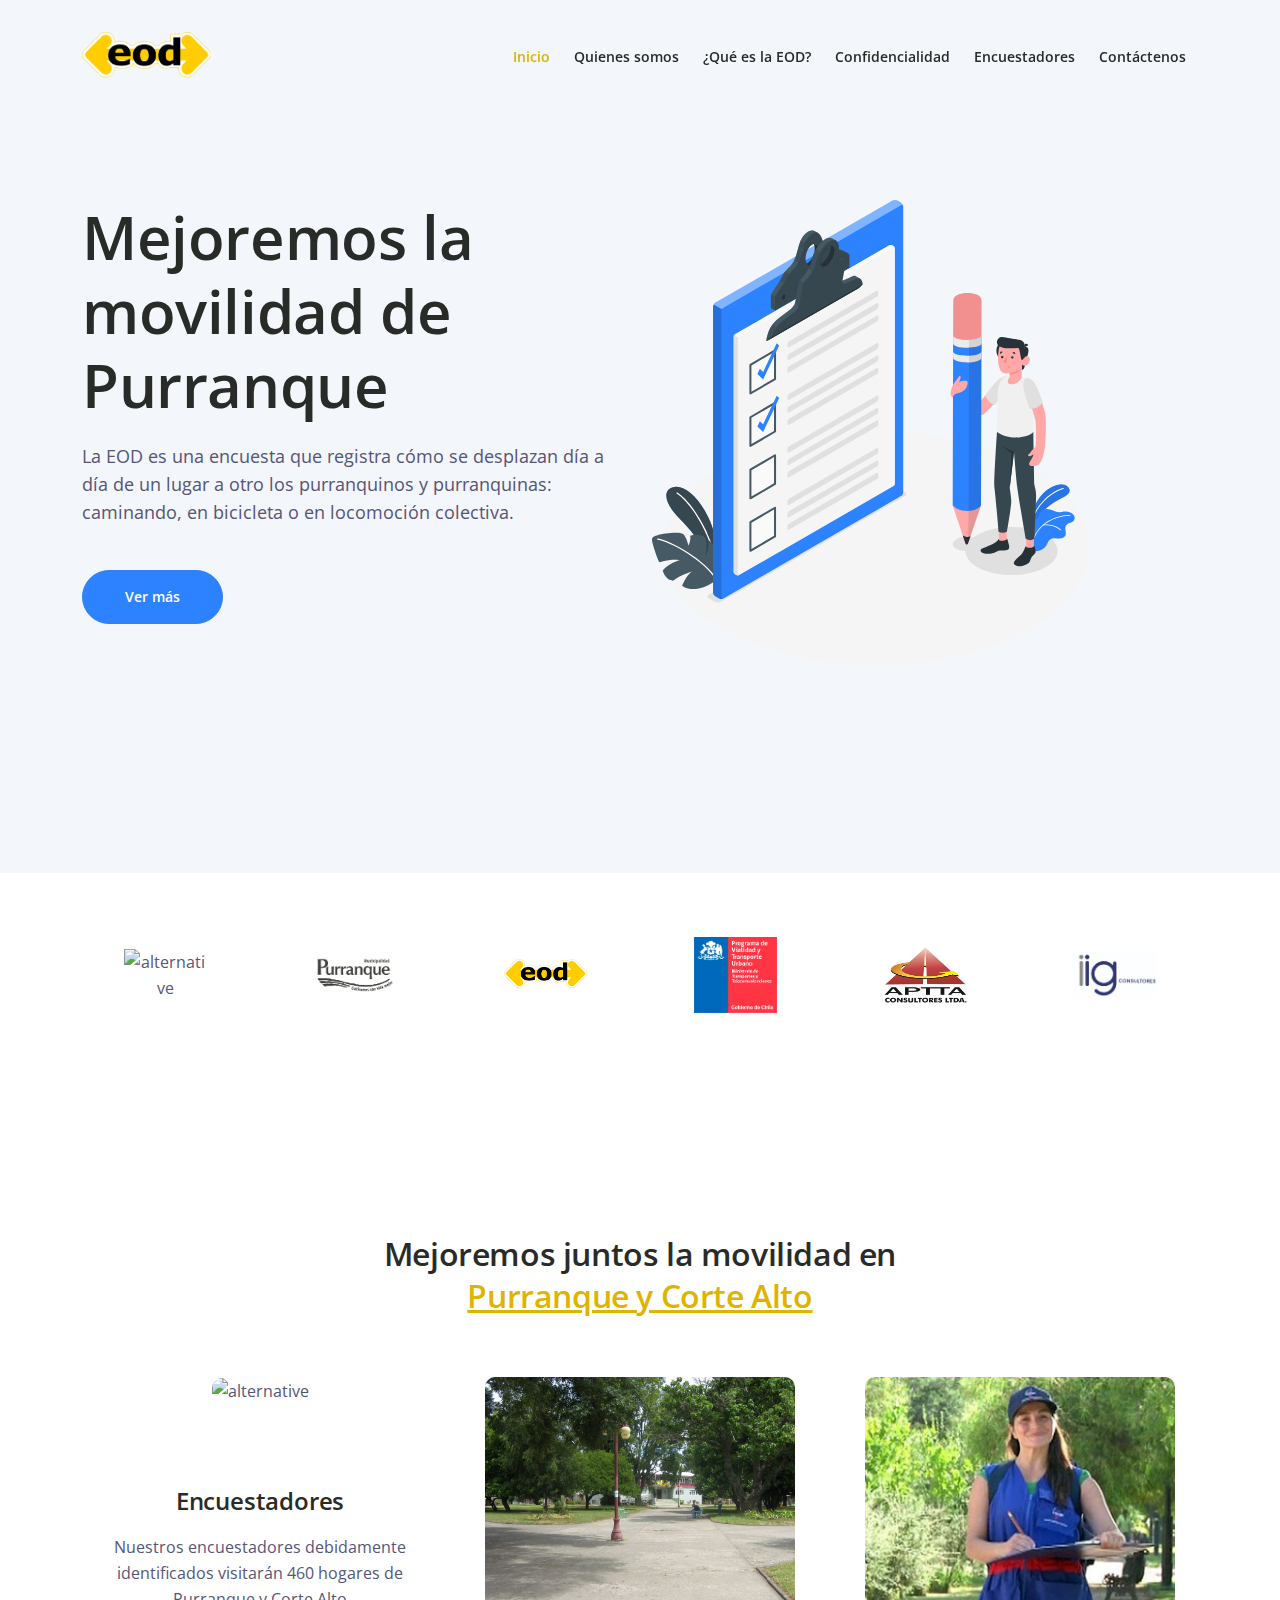
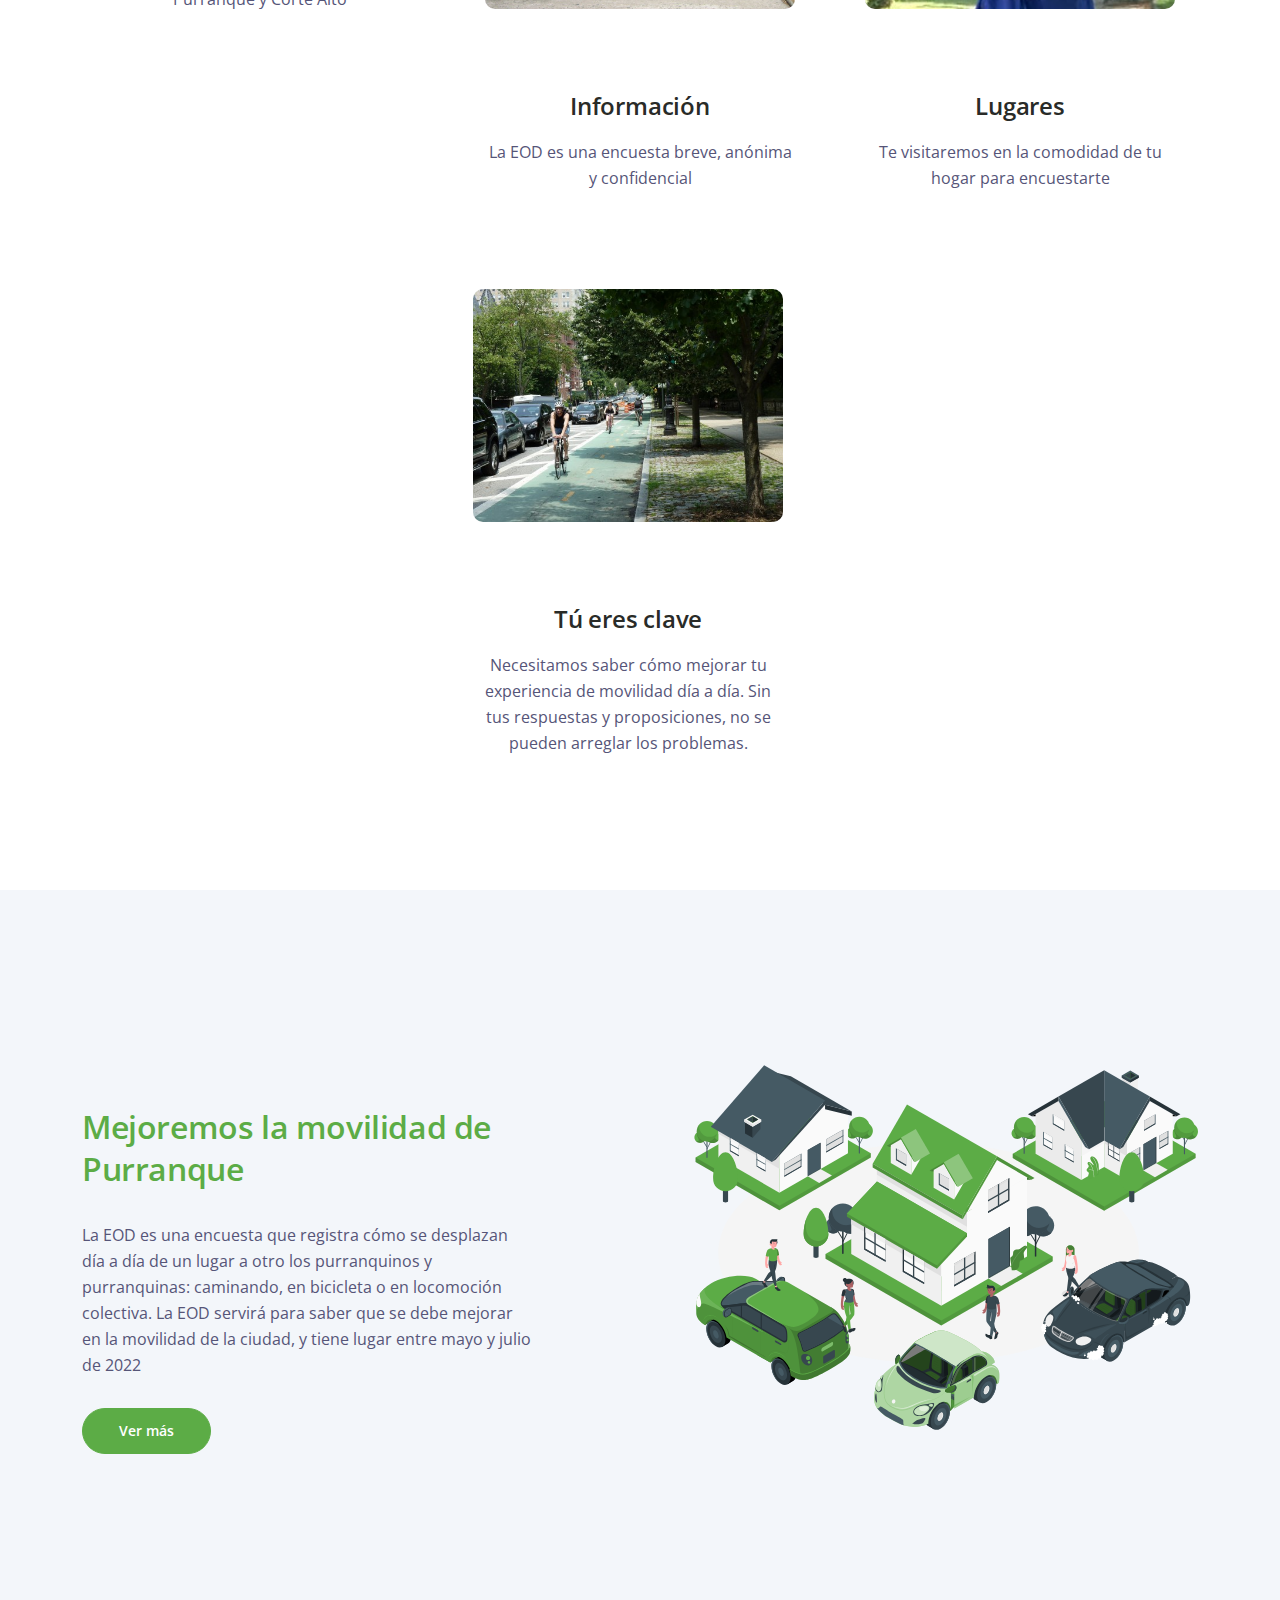
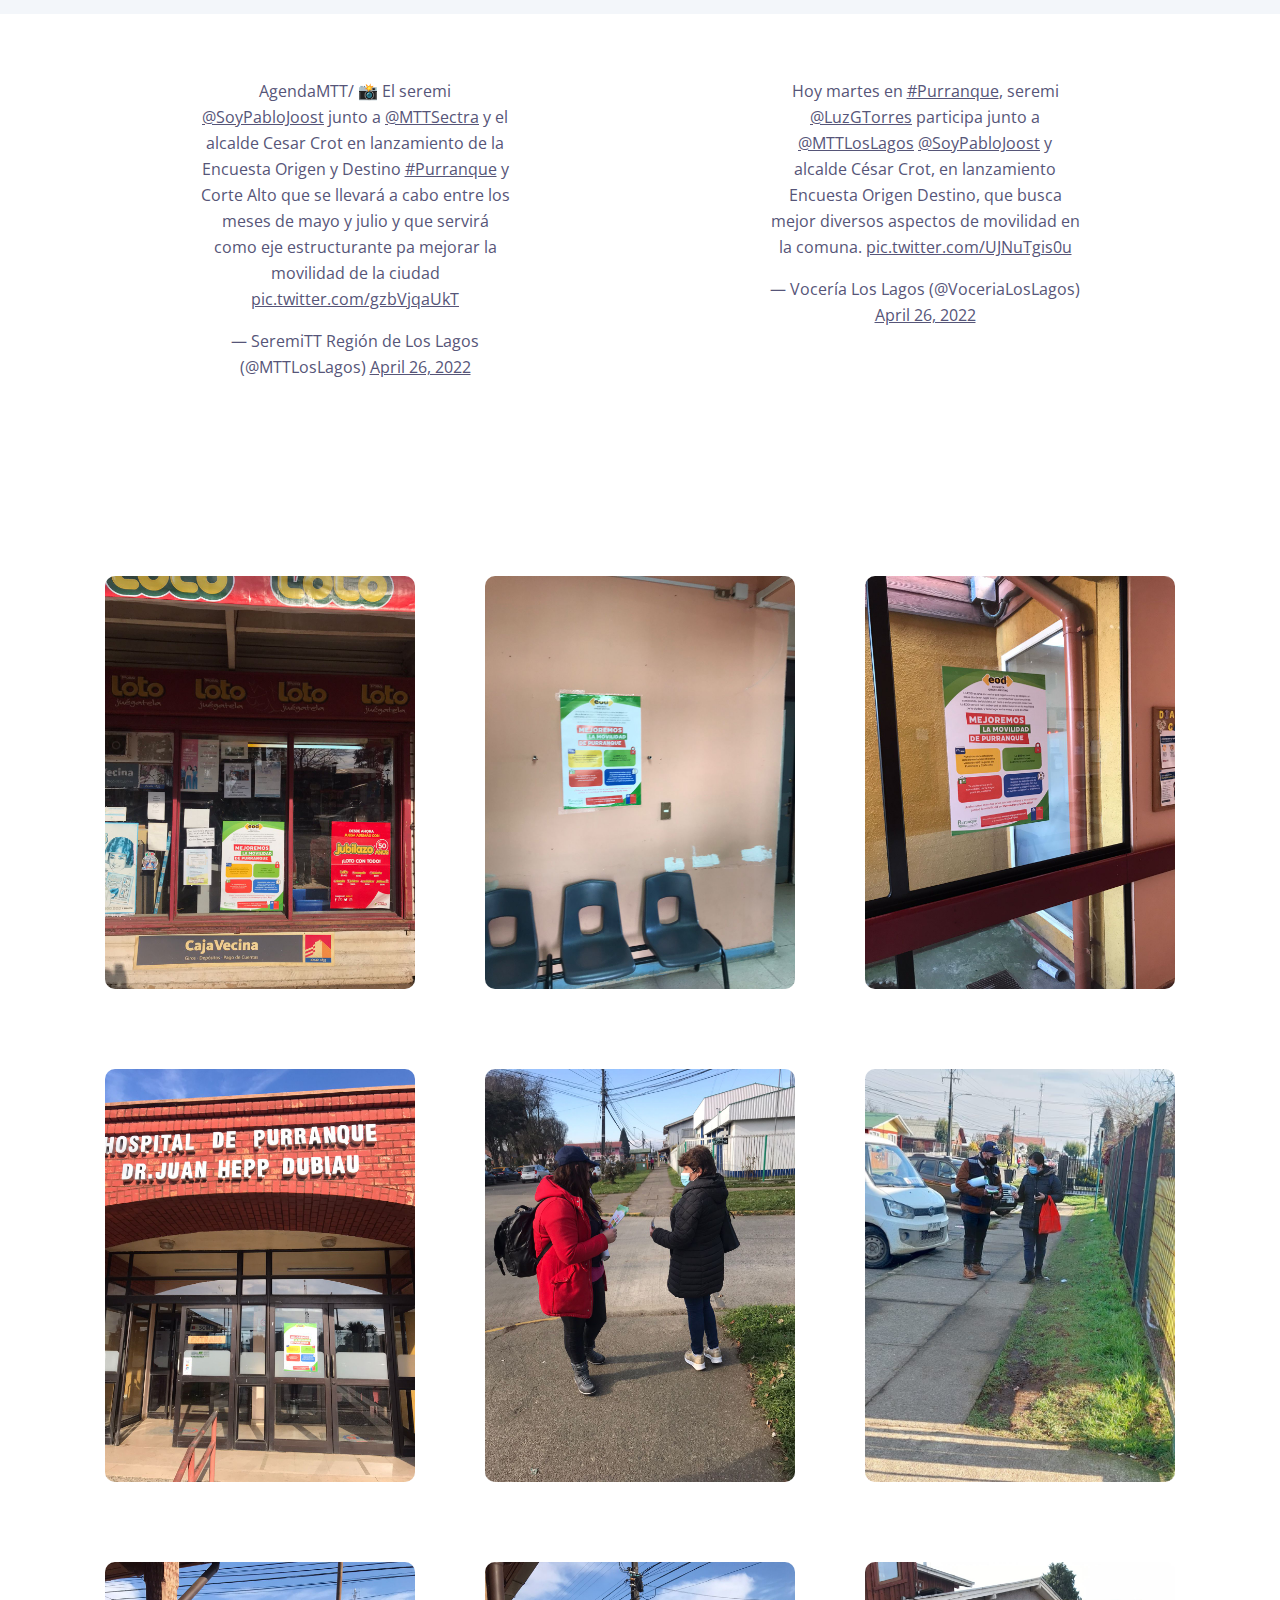
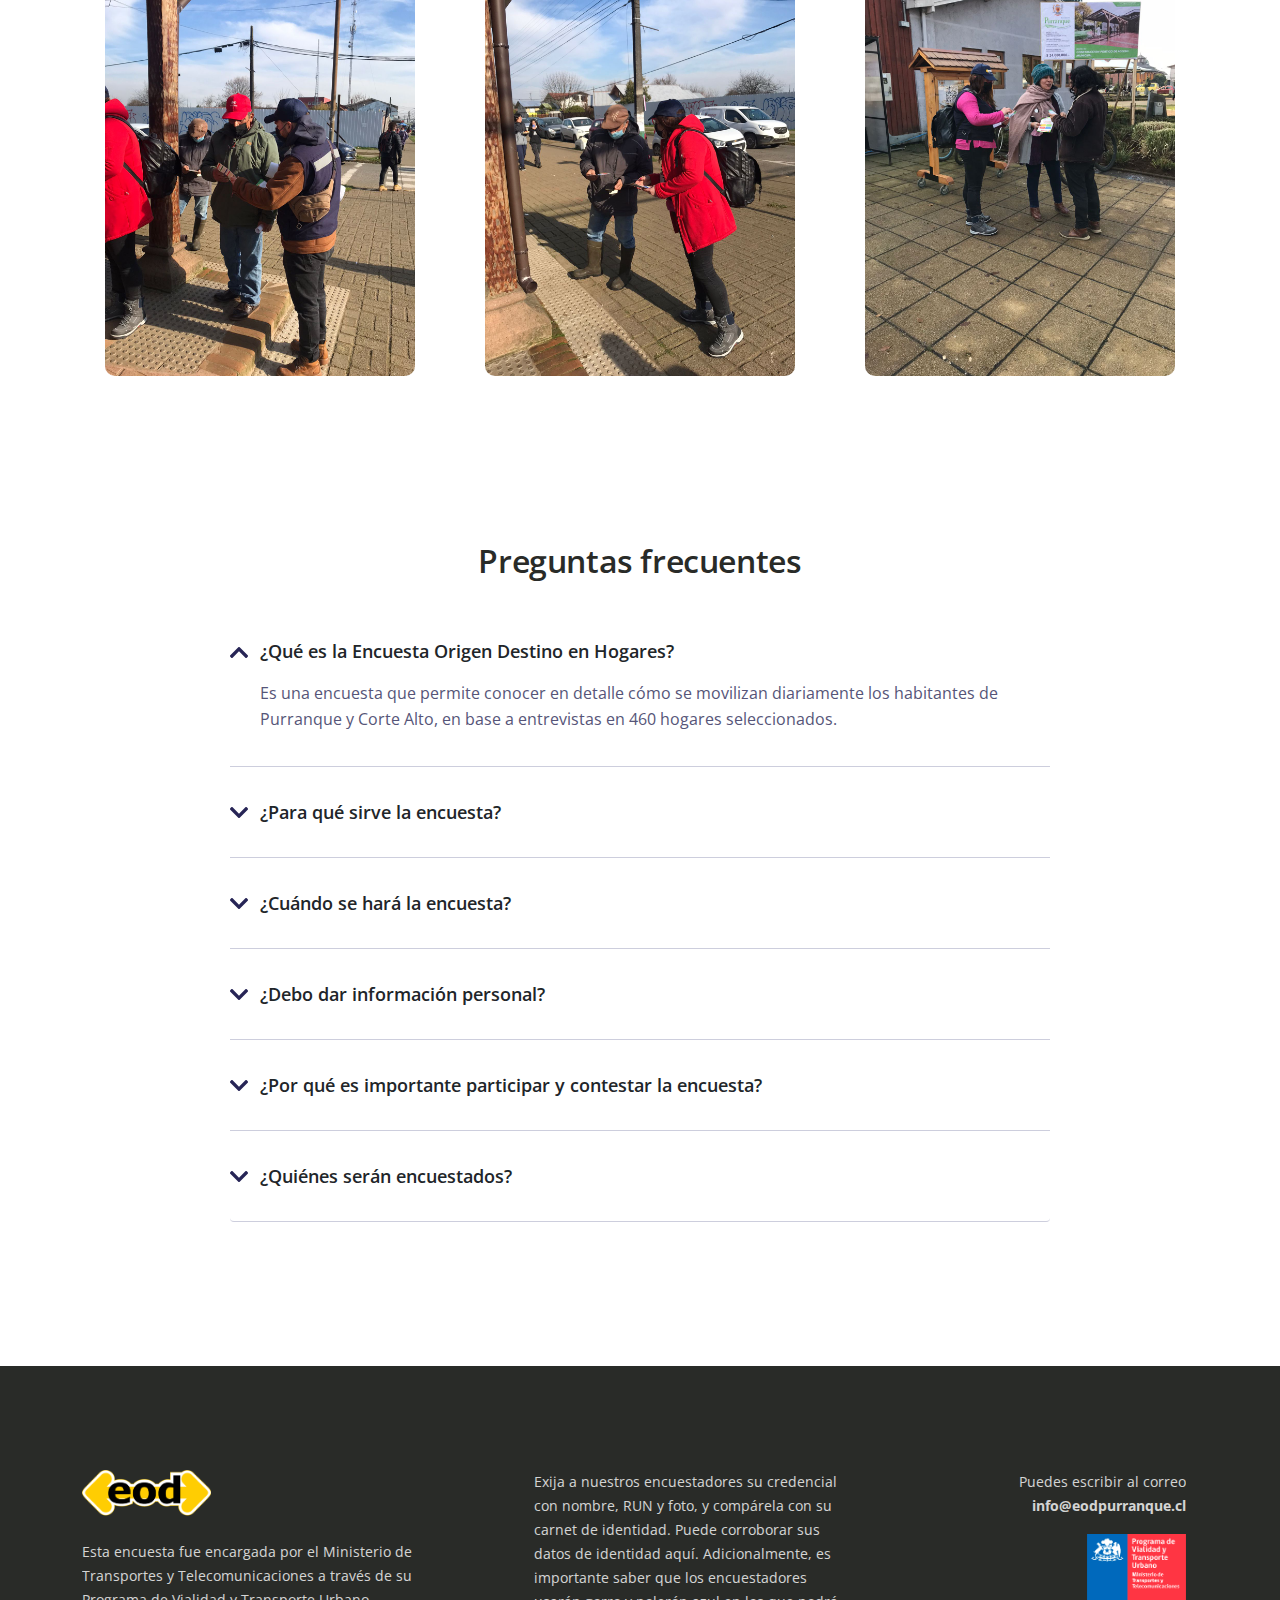
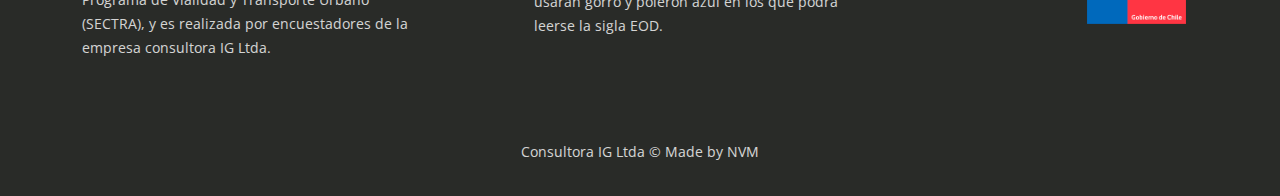
==== commit d5dc9269: "last commit :/" ====
--- a/index.html
+++ b/index.html
@@ -252,6 +252,66 @@
                     <div class="col-lg-6">
                         <div class="card">
                             <blockquote class="twitter-tweet"><p lang="es" dir="ltr">Hoy martes en <a href="https://twitter.com/hashtag/Purranque?src=hash&amp;ref_src=twsrc%5Etfw">#Purranque</a>, seremi <a href="https://twitter.com/LuzGTorres?ref_src=twsrc%5Etfw">@LuzGTorres</a> participa junto a <a href="https://twitter.com/MTTLosLagos?ref_src=twsrc%5Etfw">@MTTLosLagos</a> <a href="https://twitter.com/SoyPabloJoost?ref_src=twsrc%5Etfw">@SoyPabloJoost</a> y alcalde César Crot, en lanzamiento Encuesta Origen Destino, que busca mejor diversos aspectos de movilidad en la comuna. <a href="https://t.co/UJNuTgis0u">pic.twitter.com/UJNuTgis0u</a></p>&mdash; Vocería Los Lagos (@VoceriaLosLagos) <a href="https://twitter.com/VoceriaLosLagos/status/1518995515517677569?ref_src=twsrc%5Etfw">April 26, 2022</a></blockquote> <script async src="https://platform.twitter.com/widgets.js" charset="utf-8"></script>
+                        </div>
+                    </div>
+                </div> <!-- end of row -->
+            </div> <!-- end of container -->
+        </div> <!-- end of cards-1 -->
+        <!-- end of services -->
+
+         <!-- Pictura galery -->
+         <div id="galery" class="cards-1">
+            <div class="container">
+                <div class="row">
+                    <div class="col-lg-4">
+                        <!-- Card -->
+                        <div class="card">
+                            <img class="img-fluid" style="border-radius:10px" src="images/galeria1.jpeg" alt="alternative">
+                        </div>
+                        <!-- end of card -->
+                    </div>
+                    <div class="col-lg-4">
+                        <div class="card">
+                            <img class="img-fluid" style="border-radius:10px" src="images/galeria2.jpeg" alt="alternative">
+                        </div>
+                    </div>
+                    <div class="col-lg-4">
+                        <div class="card">
+                            <img class="img-fluid" style="border-radius:10px" src="images/galeria3.jpeg" alt="alternative">
+                        </div>
+                    </div>
+                </div>
+                <div class="row">
+                    <div class="col-lg-4">
+                        <div class="card">
+                            <img class="img-fluid" style="border-radius:10px" src="images/galeria4.jpeg" alt="alternative">
+                        </div>
+                    </div>
+                    <div class="col-lg-4">
+                        <div class="card">
+                            <img class="img-fluid" style="border-radius:10px" src="images/galeria7.jpeg" alt="alternative">
+                        </div>
+                    </div>
+                    <div class="col-lg-4">
+                        <div class="card">
+                            <img class="img-fluid" style="border-radius:10px" src="images/galeria6.jpeg" alt="alternative">
+                        </div>
+                    </div>
+                </div> <!-- end of row -->
+                <div class="row">
+                    <div class="col-lg-4">
+                        <div class="card">
+                            <img class="img-fluid" style="border-radius:10px" src="images/galeria8.jpeg" alt="alternative">
+                        </div>
+                    </div>
+                    <div class="col-lg-4">
+                        <div class="card">
+                            <img class="img-fluid" style="border-radius:10px" src="images/galeria9.jpeg" alt="alternative">
+                        </div>
+                    </div>
+                    <div class="col-lg-4">
+                        <div class="card">
+                            <img class="img-fluid" style="border-radius:10px" src="images/galeria10.jpeg" alt="alternative">
                         </div>
                     </div>
                 </div> <!-- end of row -->
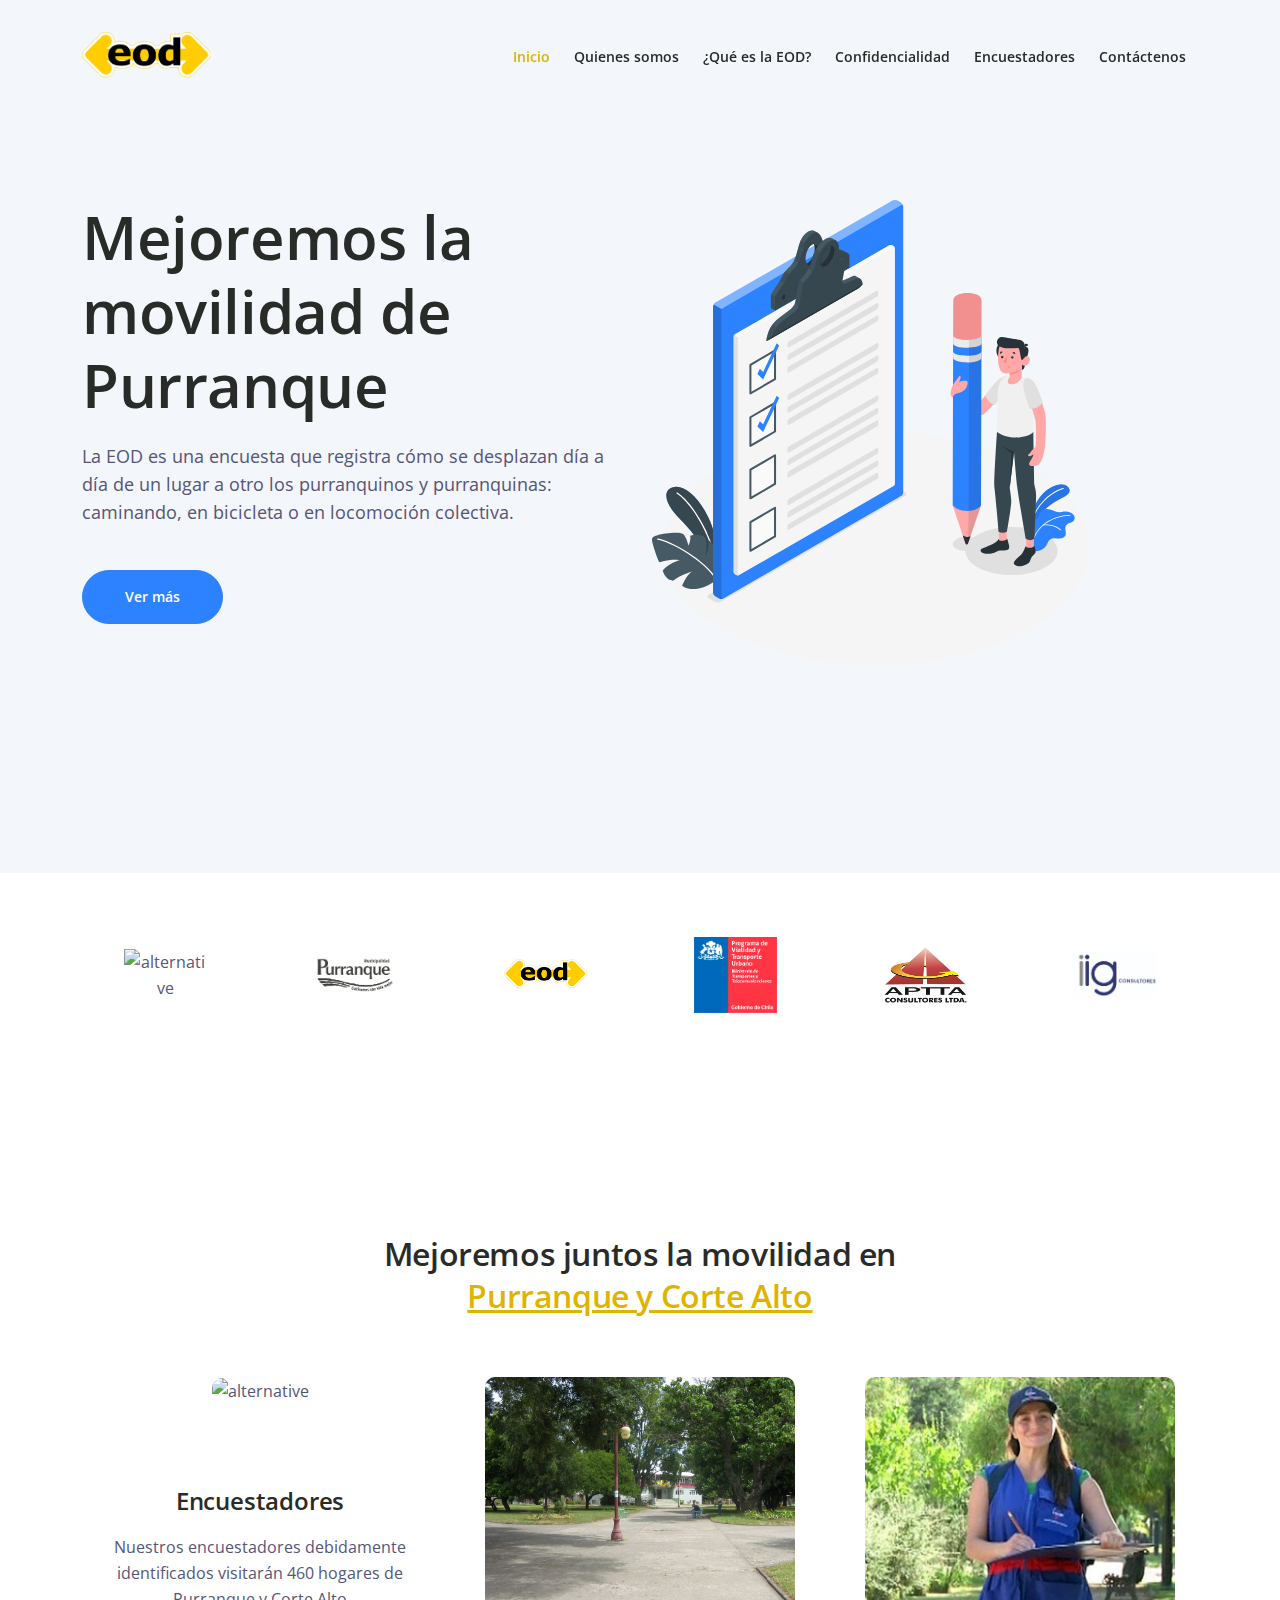
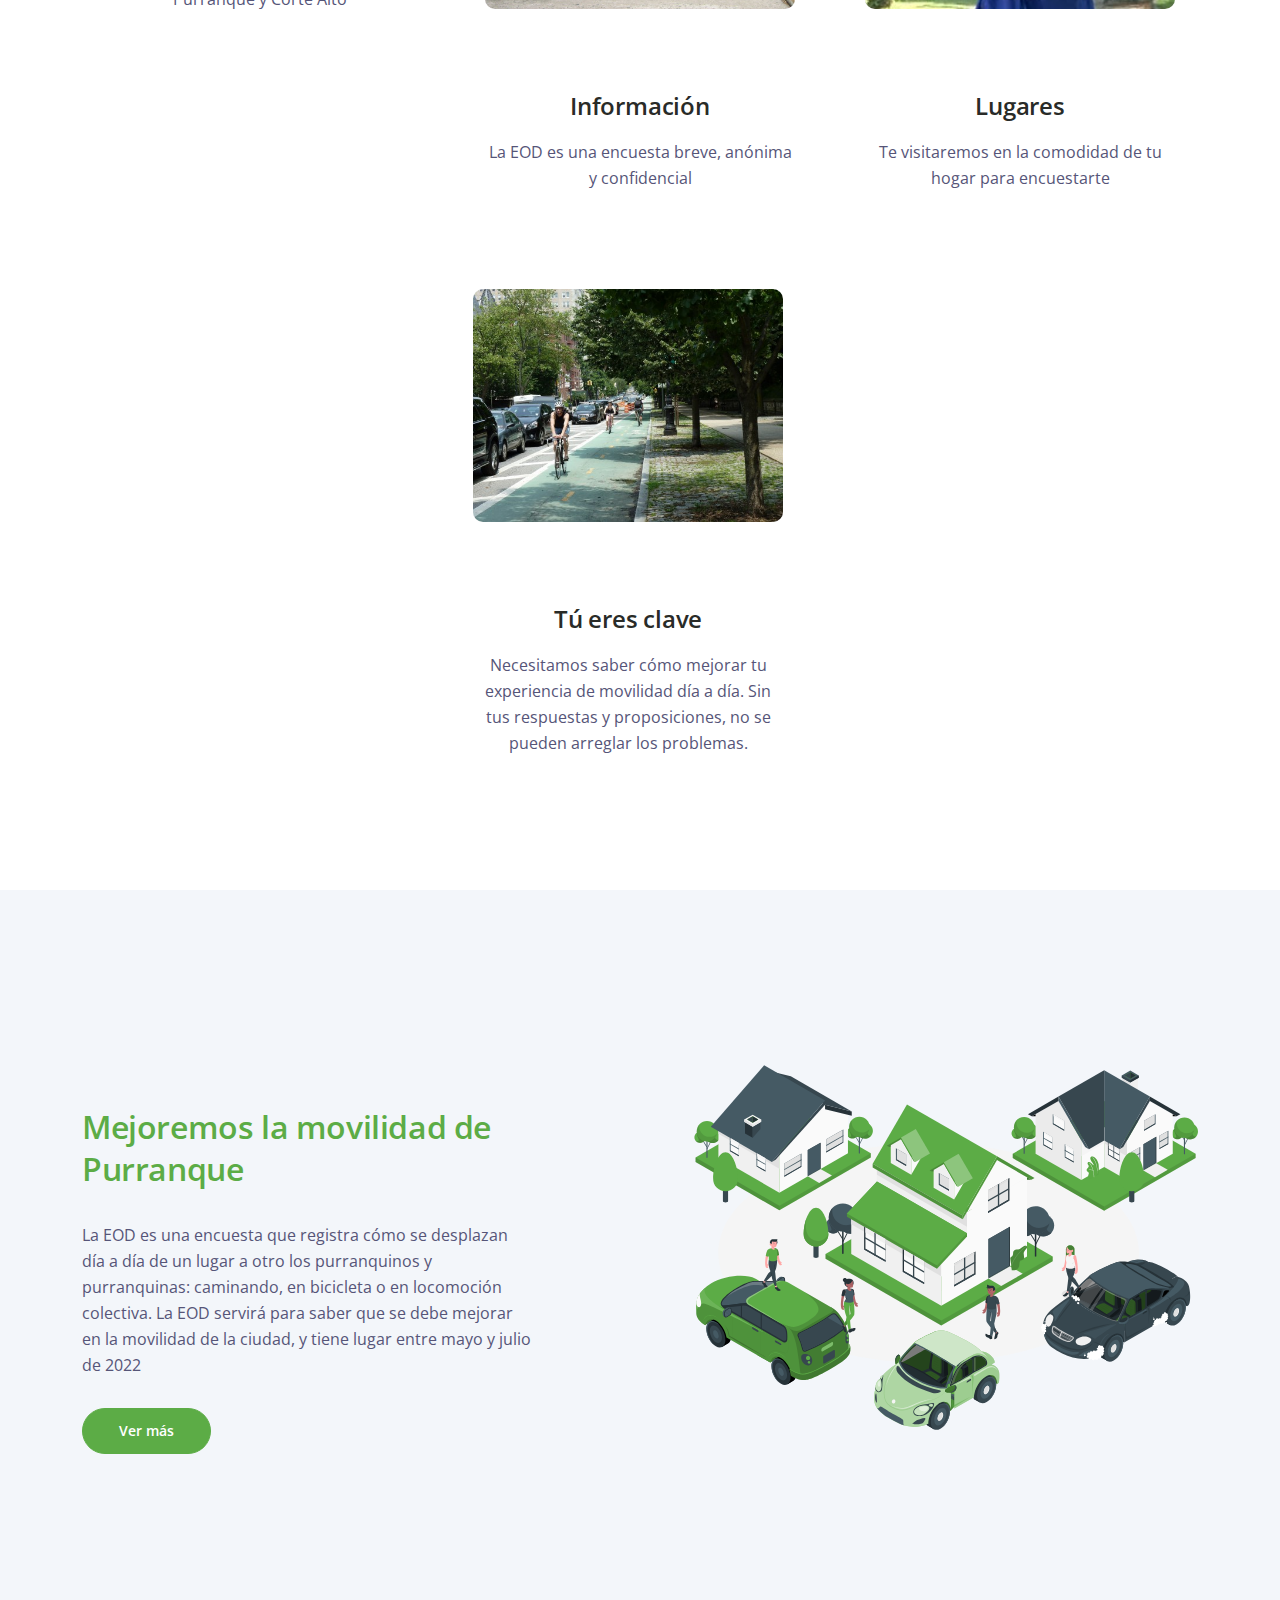
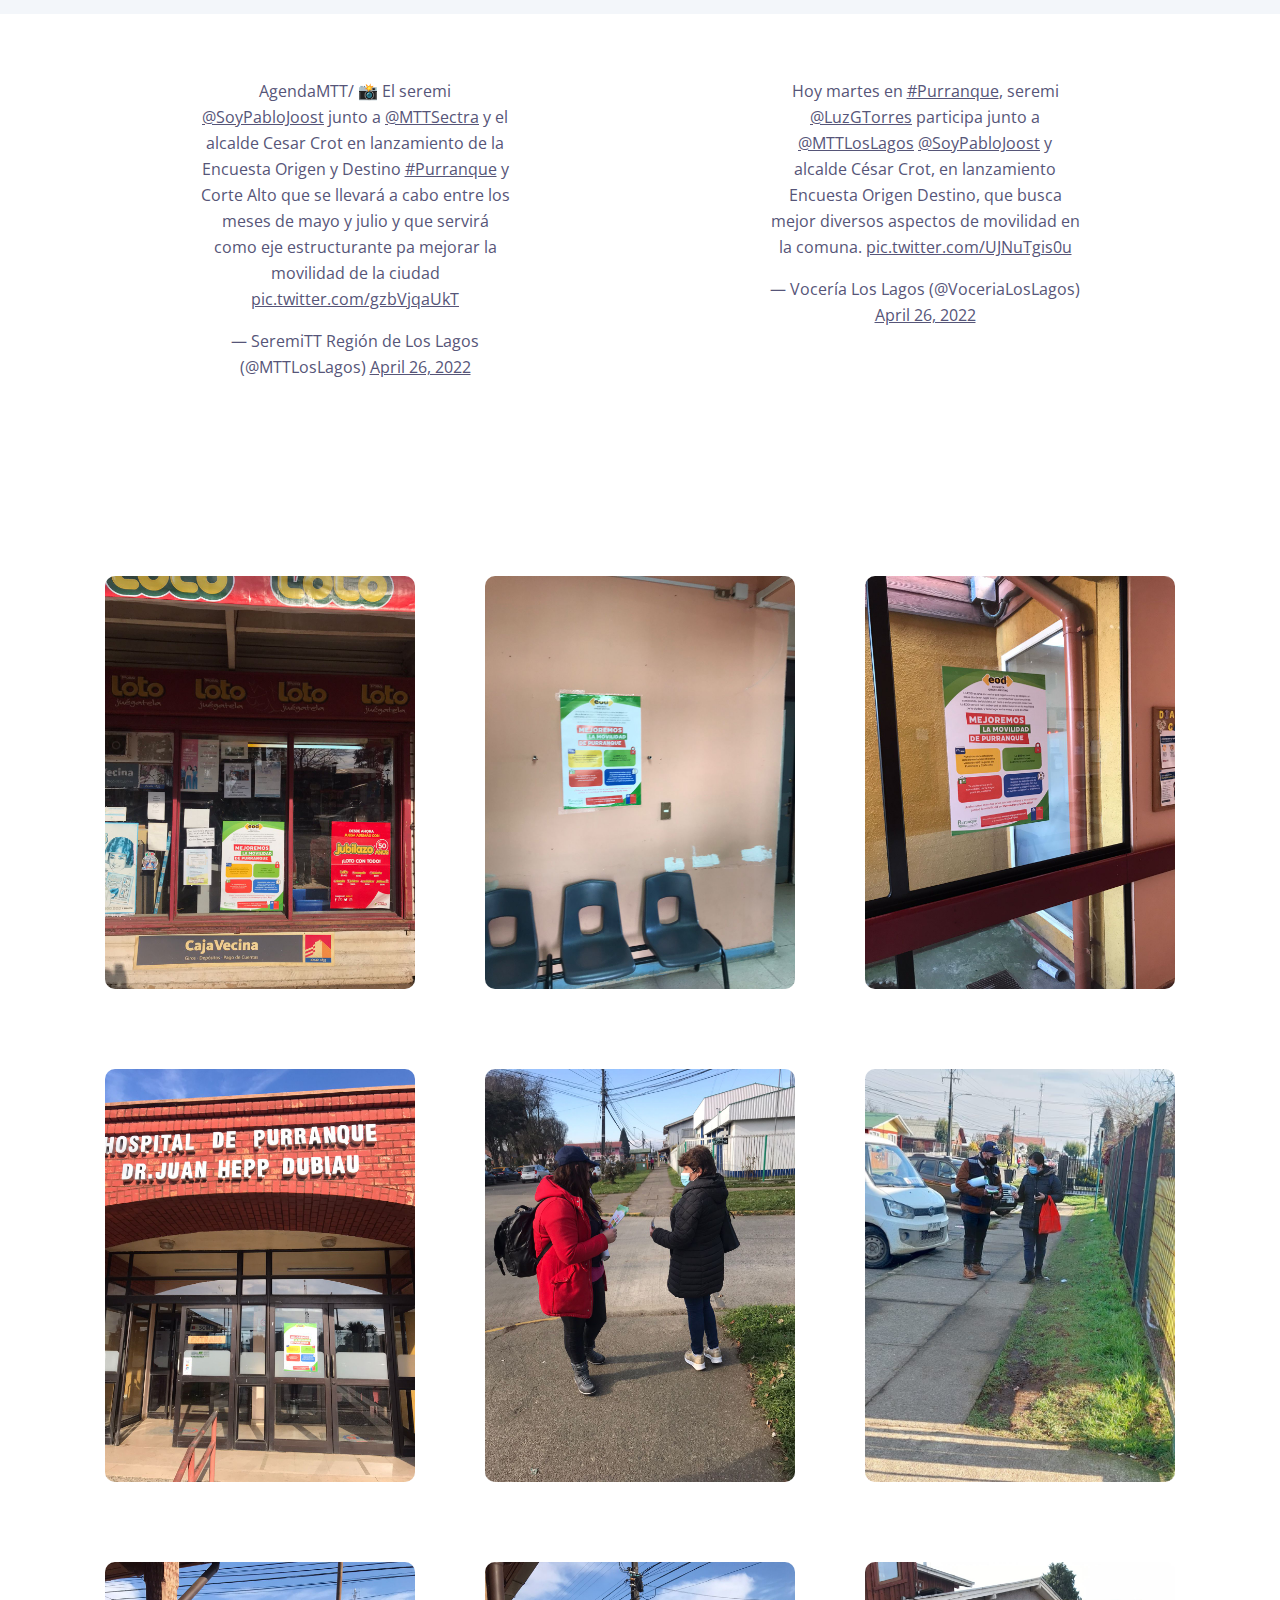
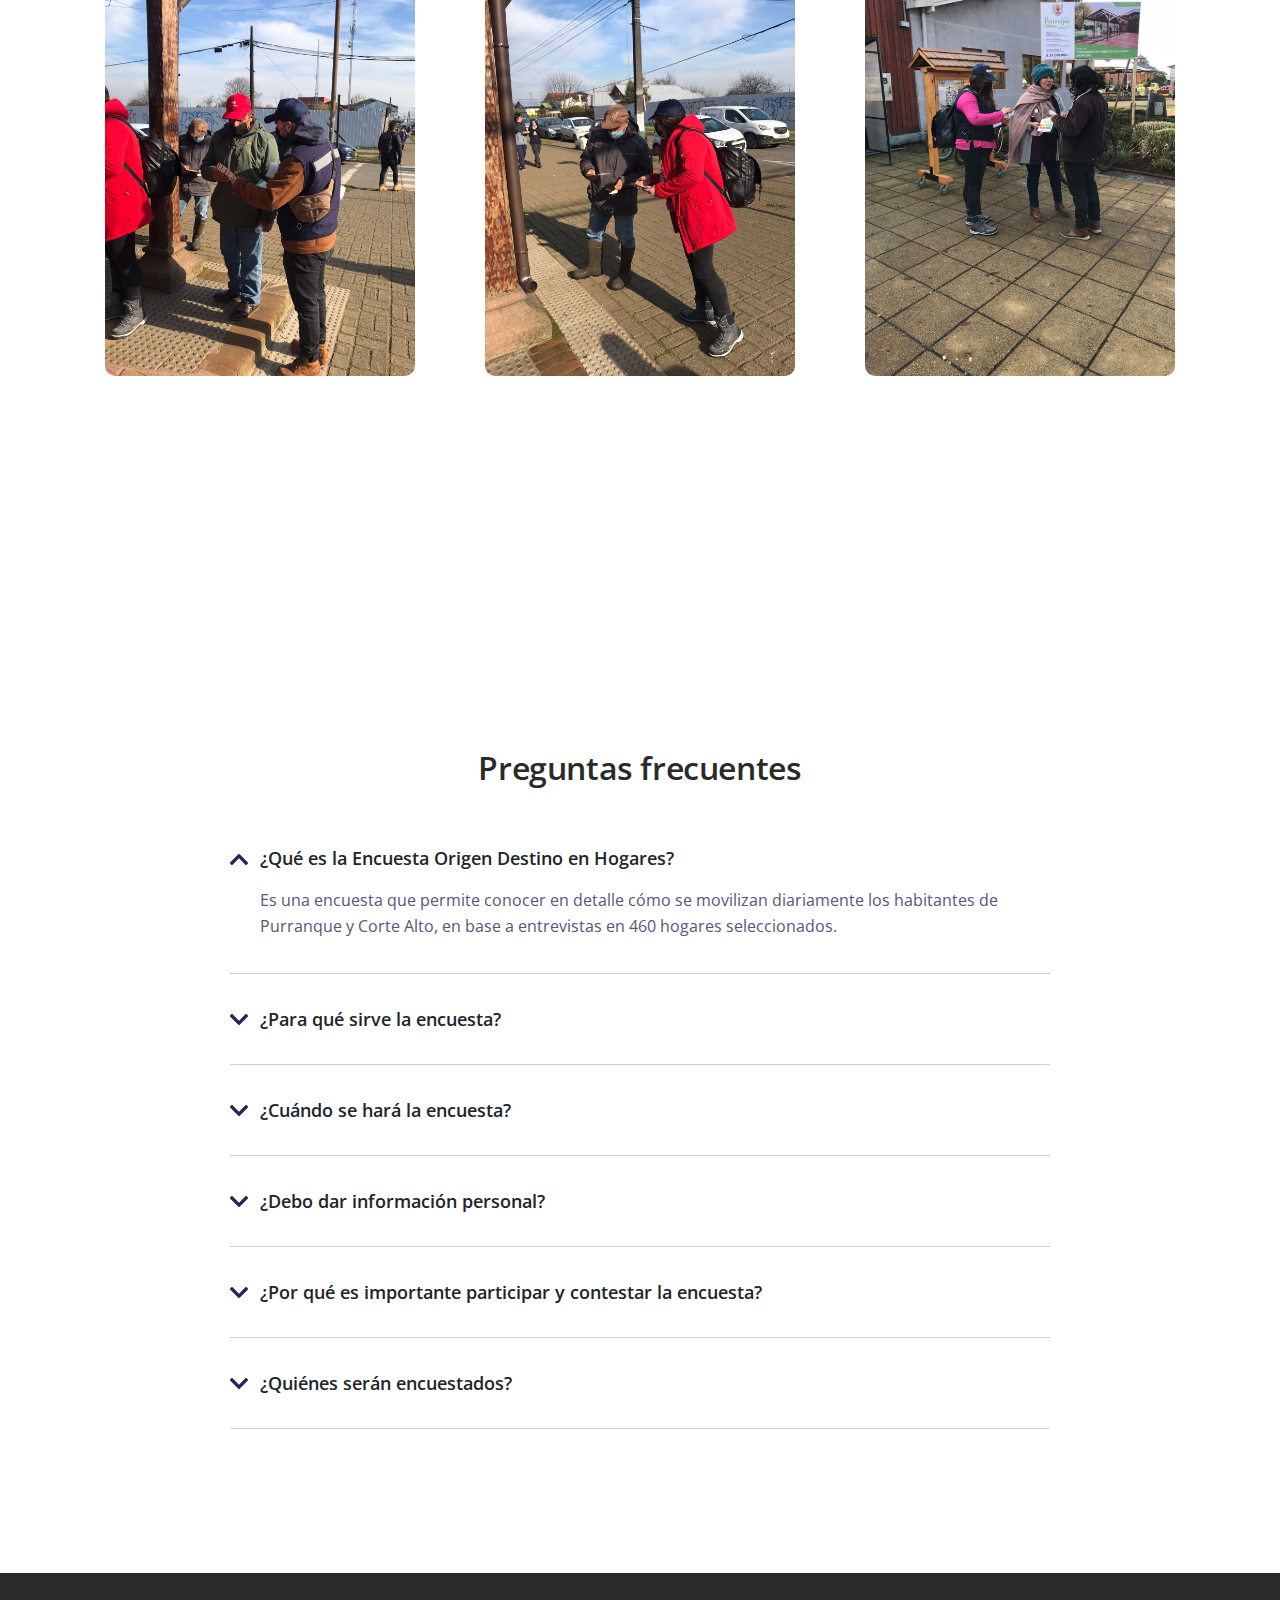
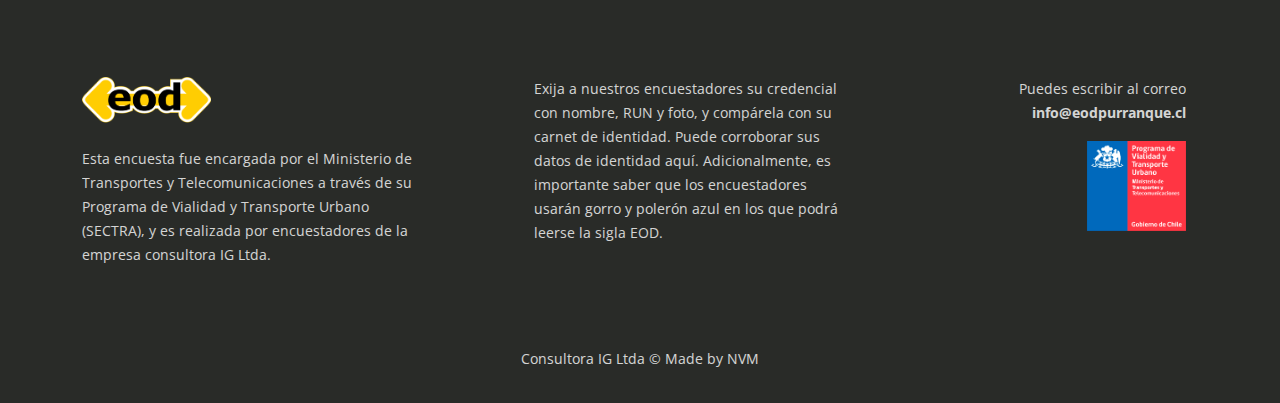
==== commit 4ff6be8a: "audio" ====
--- a/index.html
+++ b/index.html
@@ -315,6 +315,16 @@
                         </div>
                     </div>
                 </div> <!-- end of row -->
+                <div class="row">
+                    <div>
+                        <iframe
+                            frameborder="0"
+                            width="400"
+                            height="200"
+                            src="https://drive.google.com/file/d/1LnmCjf7hRABZy1TsP9Sj7nOJu1rnhszZ/preview">
+                        </iframe>
+                    </div>
+                </div>
             </div> <!-- end of container -->
         </div> <!-- end of cards-1 -->
         <!-- end of services -->
